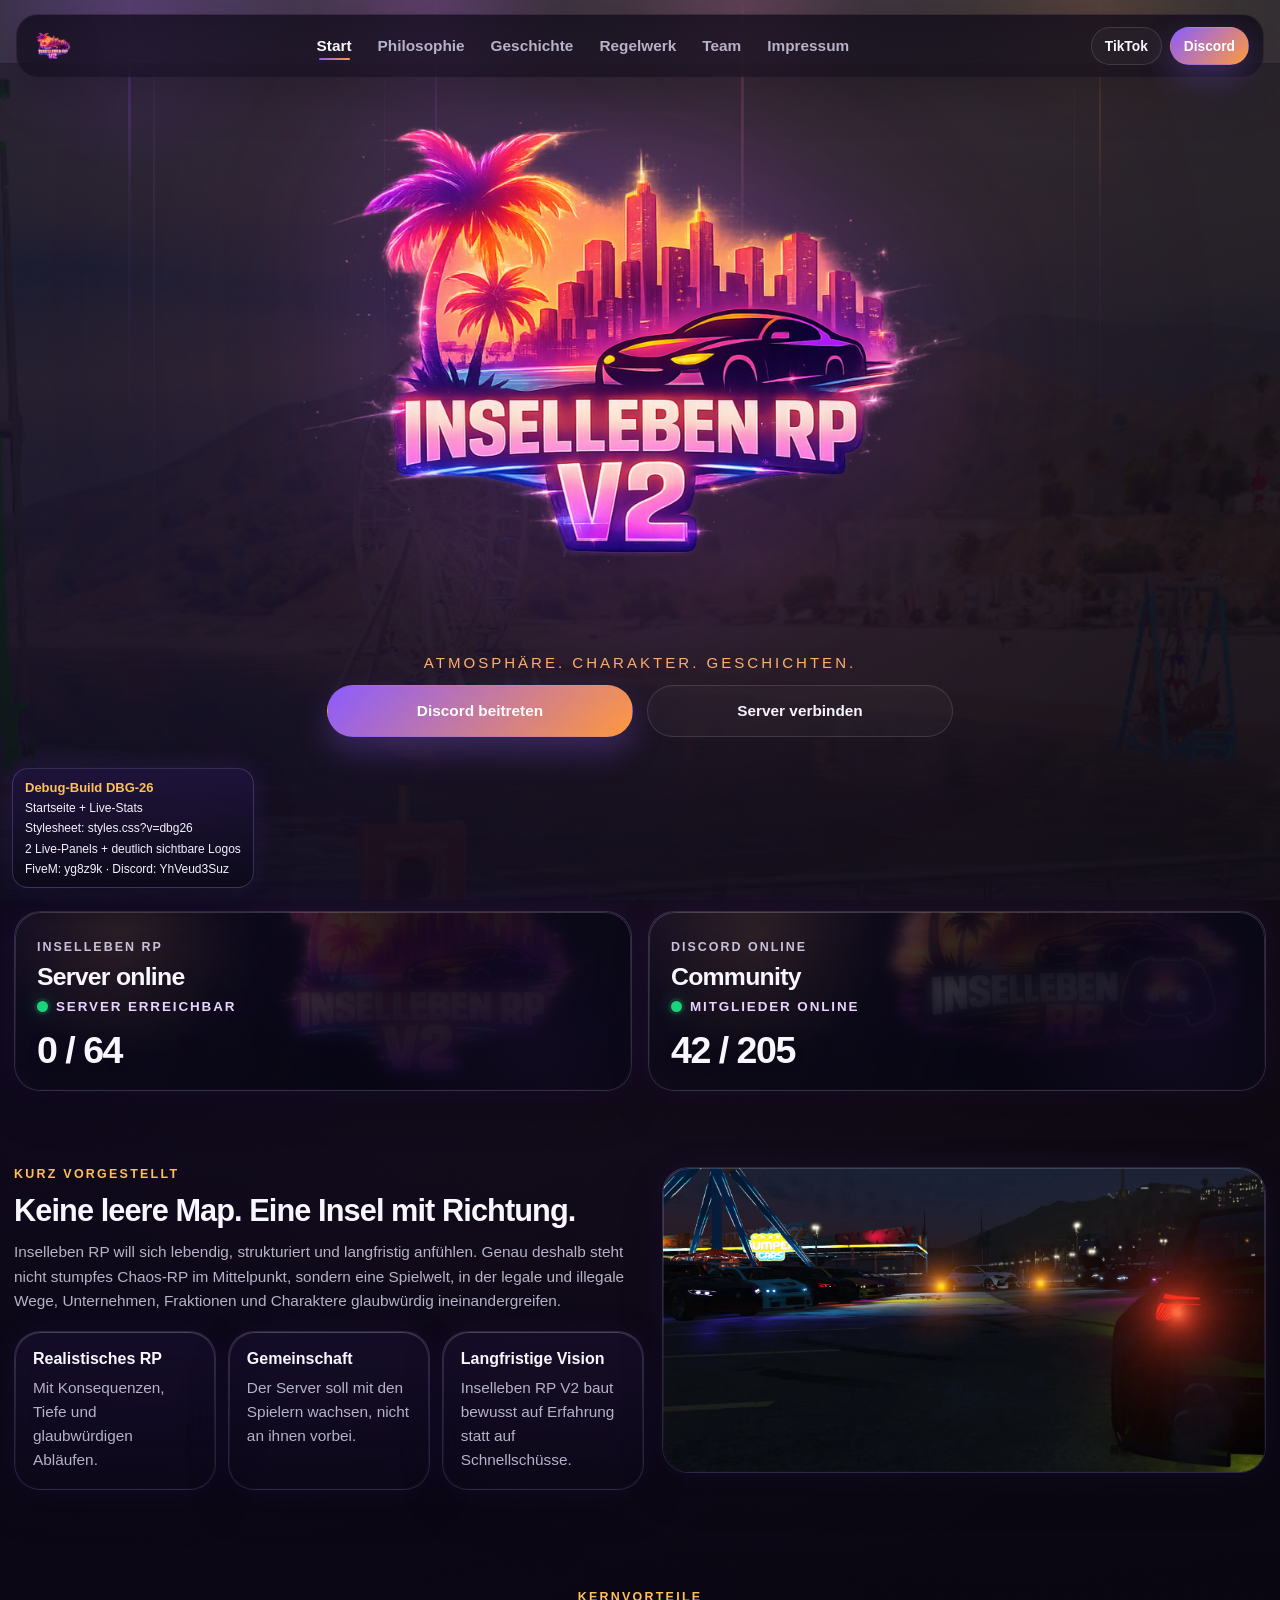
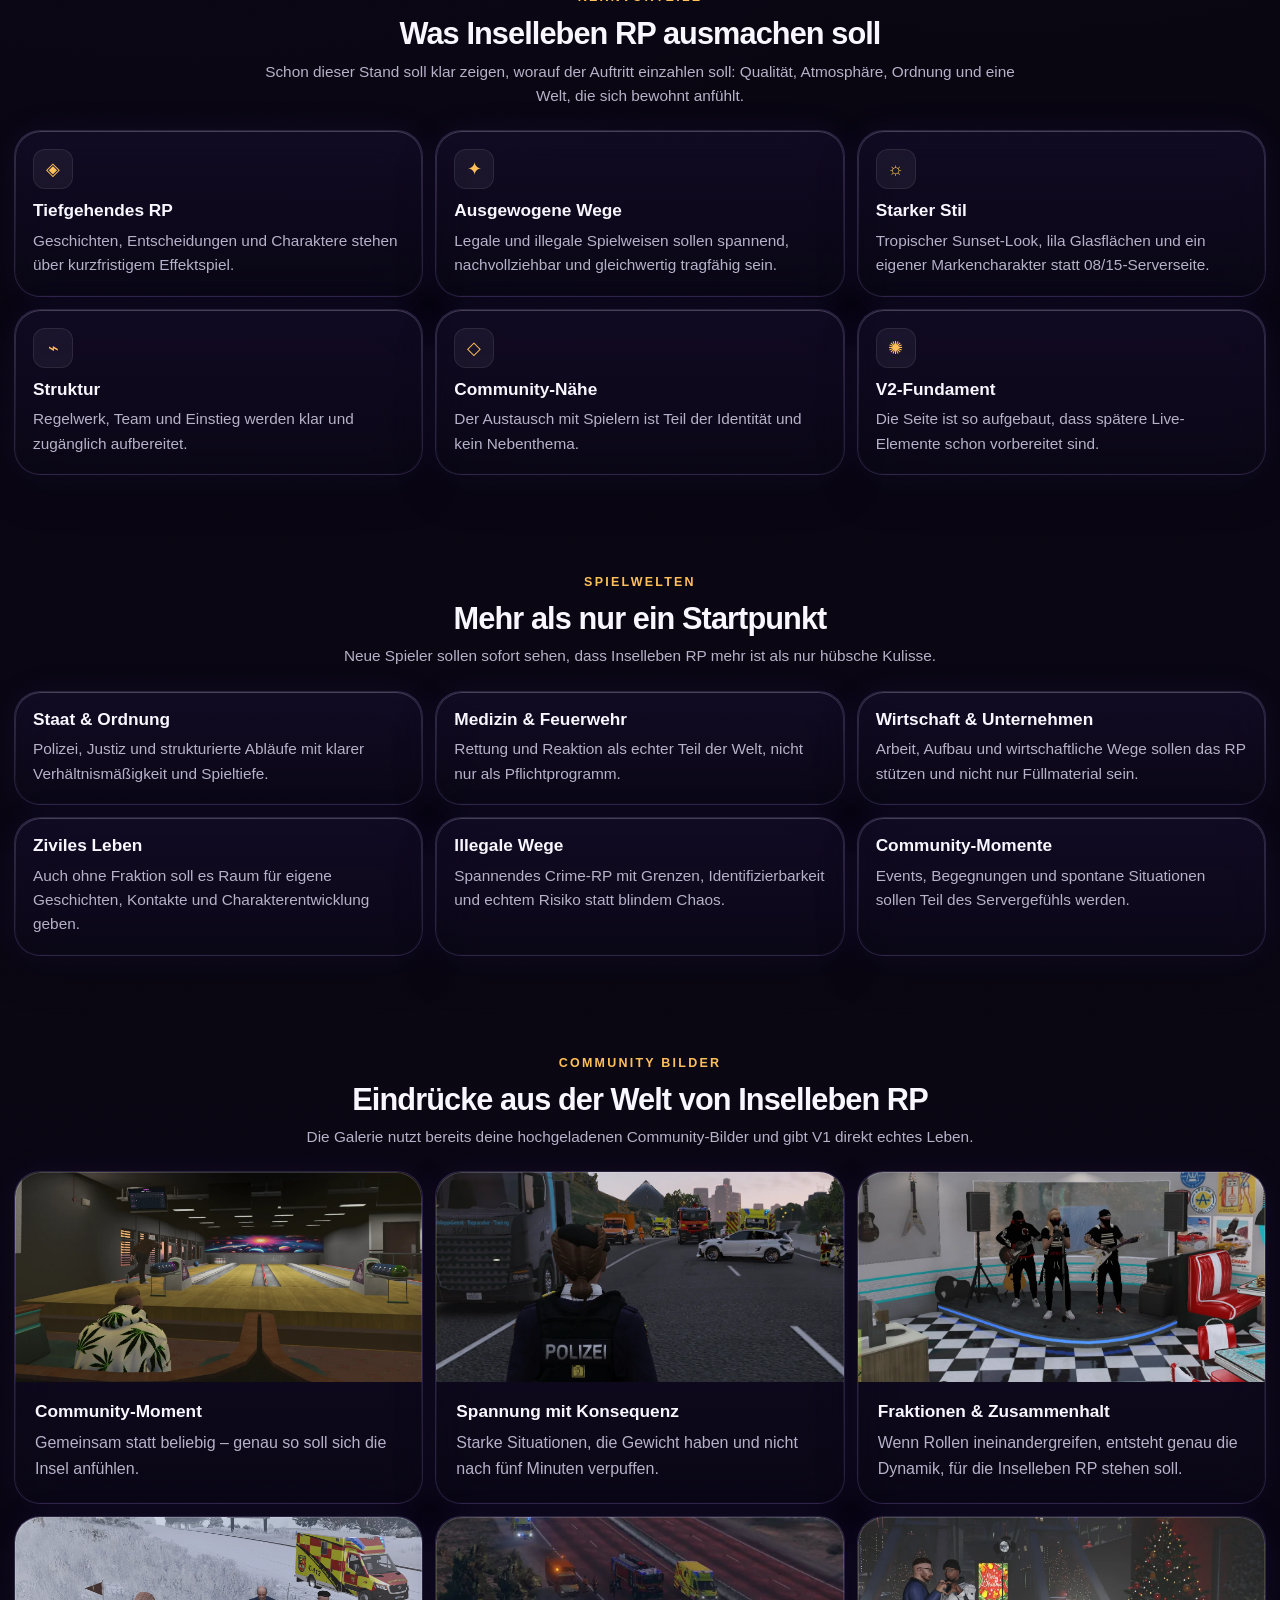
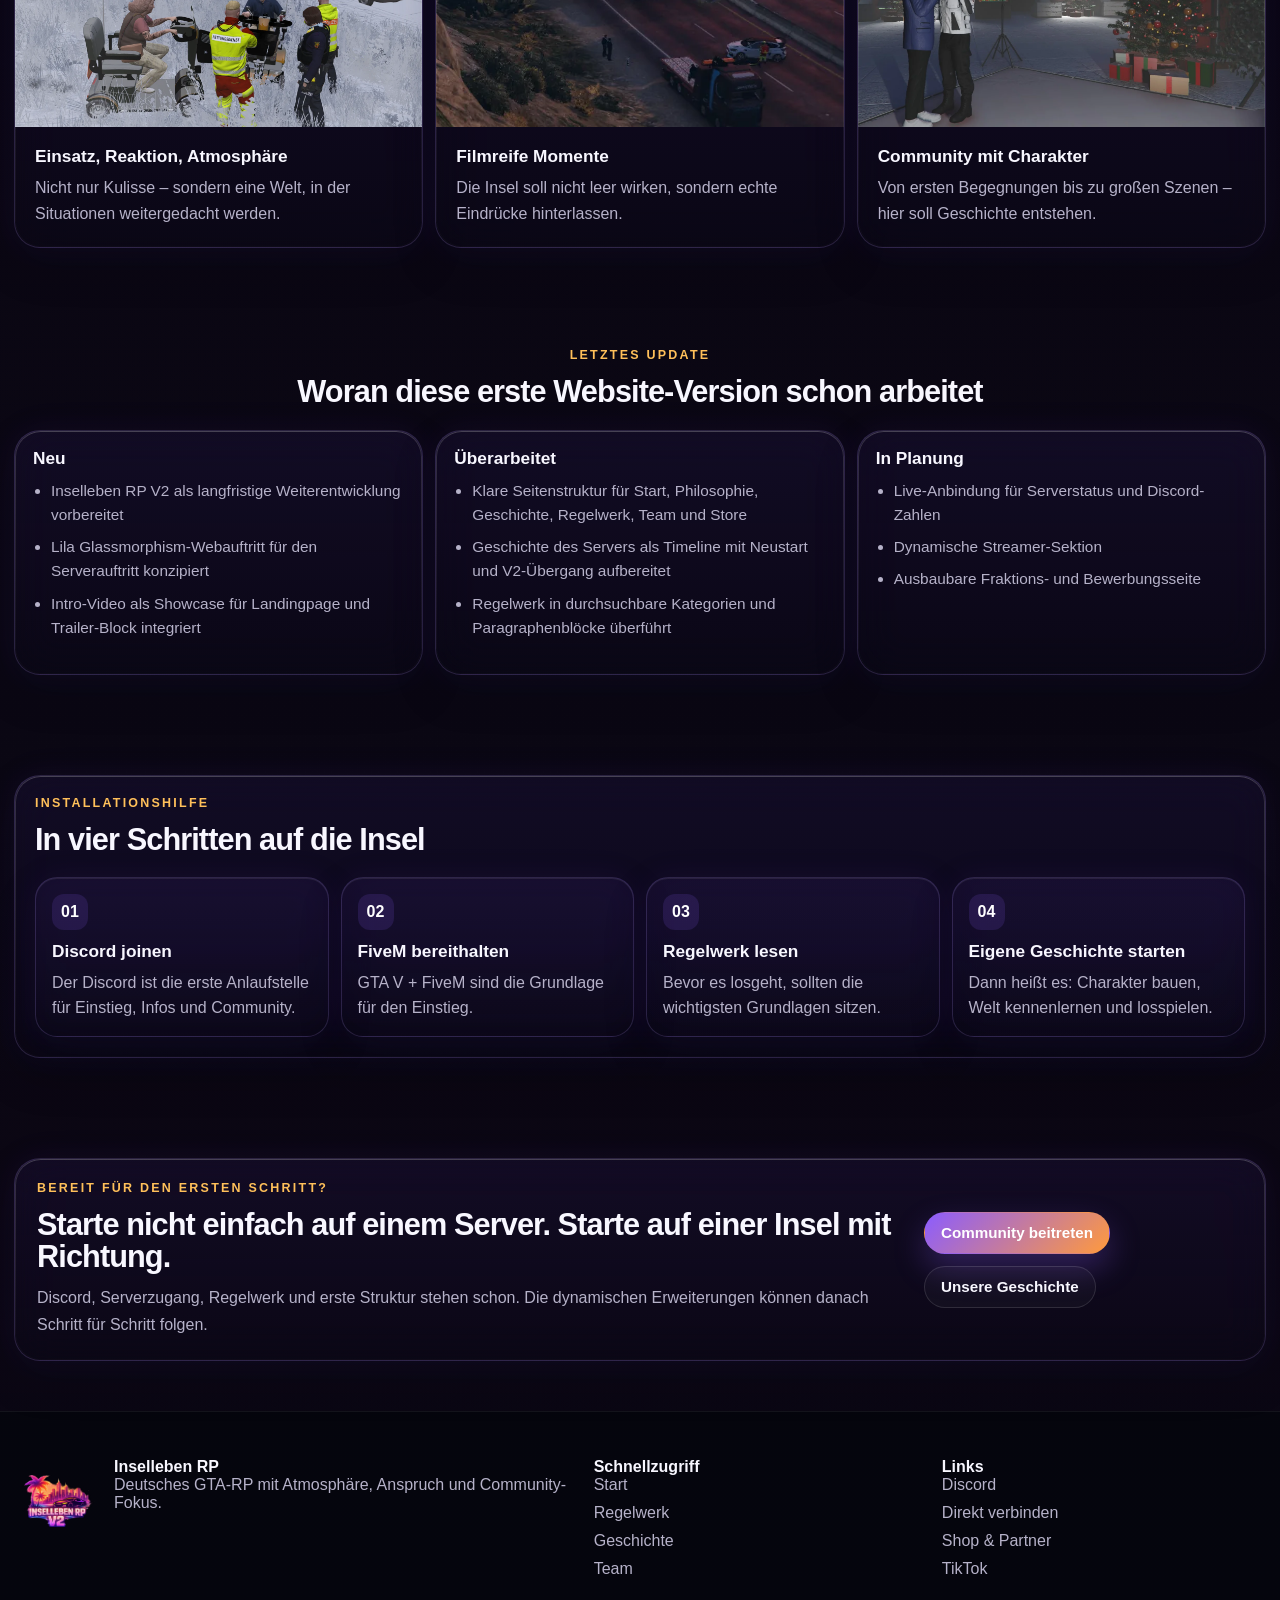
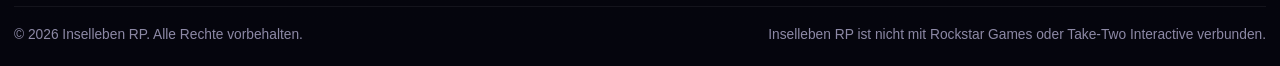
==== index.html @ b7d0c74d "Add files via upload" ====
<!doctype html>
<html lang="de">
<head>
  <meta charset="utf-8">
  <meta name="viewport" content="width=device-width, initial-scale=1">
  <title>Start – Inselleben RP – Inselleben RP</title>
  <meta name="description" content="Inselleben RP – deutscher GTA-RP-FiveM-Server mit Fokus auf tiefgehendes, realistisches und gemeinschaftliches Roleplay.">
  <link rel="stylesheet" href="assets/css/styles.css?v=dbg26">
  
</head>
<body class="page-home" data-page="Start">
  <div class="site-shell">
    <header class="site-header">
      <div class="container header-inner">
        <a href="index.html" class="brand">
          <img src="assets/media/logo-v4-cropped.png?v=dbg03" alt="Inselleben RP Logo">
          
        </a>

        <button class="mobile-menu-toggle" type="button" aria-label="Menü öffnen">
          <span></span><span></span><span></span>
        </button>

        <nav class="site-nav">
          <a href="index.html" data-page="index.html" class="nav-link is-active">Start</a>
<a href="philosophie.html" data-page="philosophie.html" class="nav-link">Philosophie</a>
<a href="geschichte.html" data-page="geschichte.html" class="nav-link">Geschichte</a>
<a href="regelwerk.html" data-page="regelwerk.html" class="nav-link">Regelwerk</a>
<a href="team.html" data-page="team.html" class="nav-link">Team</a>
<a href="impressum.html" data-page="impressum.html" class="nav-link">Impressum</a>
        </nav>

        <div class="header-actions">
          <a class="button button-secondary compact" href="https://www.tiktok.com/@insellebenrpv2" target="_blank" rel="noreferrer">TikTok</a>
          <a class="button button-primary compact" href="https://discord.gg/YhVeud3Suz" target="_blank" rel="noreferrer">Discord</a>
        </div>
      </div>
    </header>

    <main class="page-hero page-hero-bg-home.webp" style="--hero-image: url('assets/media/bg-home-beach-violet.webp')">
      
<section class="hero-section hero-focus-section">
  <div class="container hero-focus-inner">
    <div class="hero-logo-shell" aria-label="Inselleben RP Hero Logo">
      <img class="hero-logo hero-logo-main" src="assets/media/logo-hero-live-v7.png" alt="Inselleben RP V2 Logo">
    </div>
    <p class="hero-tagline hero-tagline-main">Atmosphäre. Charakter. Geschichten.</p>
    <div class="hero-buttons hero-buttons-centered">
      <a class="button button-primary hero-main-button" href="https://discord.gg/YhVeud3Suz" target="_blank" rel="noreferrer">Discord beitreten</a>
      <a class="button button-secondary hero-main-button" href="https://cfx.re/join/yg8z9k" target="_blank" rel="noreferrer">Server verbinden</a>
    </div>
  </div>
</section>


<section class="dual-live-section">
  <div class="container dual-live-grid">
    <article class="dual-live-card glass-card" data-live-card="server" aria-live="polite">
      <img class="dual-live-bg dual-live-bg-server" src="assets/media/logo-hero-live-v7.png" alt="Inselleben RP Hintergrundlogo">
      <div class="dual-live-overlay"></div>
      <div class="dual-live-content">
        <span class="dual-live-label">Inselleben RP</span>
        <strong class="dual-live-title">Server online</strong>
        <div class="dual-live-meta"><span class="status-dot is-live"></span><span class="dual-live-status">Server erreichbar</span></div>
        <div class="dual-live-count" data-live-server-count>0 / 64</div>
      </div>
    </article>

    <article class="dual-live-card glass-card" data-live-card="discord" aria-live="polite">
      <img class="dual-live-bg dual-live-bg-discord" src="assets/media/discord-panel-bg-dbg24.png" alt="Inselleben Discord Hintergrund">
      <div class="dual-live-overlay"></div>
      <div class="dual-live-content">
        <span class="dual-live-label">Discord online</span>
        <strong class="dual-live-title">Community</strong>
        <div class="dual-live-meta"><span class="status-dot is-live"></span><span class="dual-live-status">Mitglieder online</span></div>
        <div class="dual-live-count" data-live-discord-count>0 / 205</div>
      </div>
    </article>
  </div>
</section>

<section class="content-section">
  <div class="container split-section">
    <div class="section-copy">
      <div class="eyebrow">Kurz vorgestellt</div>
      <h2>Keine leere Map. Eine Insel mit Richtung.</h2>
      <p>Inselleben RP will sich lebendig, strukturiert und langfristig anfühlen. Genau deshalb steht nicht stumpfes Chaos-RP im Mittelpunkt, sondern eine Spielwelt, in der legale und illegale Wege, Unternehmen, Fraktionen und Charaktere glaubwürdig ineinandergreifen.</p>
      <div class="bullet-grid">
        <div class="bullet-card glass-card"><strong>Realistisches RP</strong><span>Mit Konsequenzen, Tiefe und glaubwürdigen Abläufen.</span></div>
        <div class="bullet-card glass-card"><strong>Gemeinschaft</strong><span>Der Server soll mit den Spielern wachsen, nicht an ihnen vorbei.</span></div>
        <div class="bullet-card glass-card"><strong>Langfristige Vision</strong><span>Inselleben RP V2 baut bewusst auf Erfahrung statt auf Schnellschüsse.</span></div>
      </div>
    </div>
    <div class="section-visual glass-card image-card">
      <img src="assets/media/bg-history.webp" alt="Inselleben RP Szene">
    </div>
  </div>
</section>

<section class="content-section">
  <div class="container">
    <div class="section-heading centered">
      <div class="eyebrow">Kernvorteile</div>
      <h2>Was Inselleben RP ausmachen soll</h2>
      <p>Schon dieser Stand soll klar zeigen, worauf der Auftritt einzahlen soll: Qualität, Atmosphäre, Ordnung und eine Welt, die sich bewohnt anfühlt.</p>
    </div>
    <div class="feature-grid">
      <article class="feature-card glass-card"><span class="feature-icon">◈</span><h3>Tiefgehendes RP</h3><p>Geschichten, Entscheidungen und Charaktere stehen über kurzfristigem Effektspiel.</p></article>
      <article class="feature-card glass-card"><span class="feature-icon">✦</span><h3>Ausgewogene Wege</h3><p>Legale und illegale Spielweisen sollen spannend, nachvollziehbar und gleichwertig tragfähig sein.</p></article>
      <article class="feature-card glass-card"><span class="feature-icon">☼</span><h3>Starker Stil</h3><p>Tropischer Sunset-Look, lila Glasflächen und ein eigener Markencharakter statt 08/15-Serverseite.</p></article>
      <article class="feature-card glass-card"><span class="feature-icon">⌁</span><h3>Struktur</h3><p>Regelwerk, Team und Einstieg werden klar und zugänglich aufbereitet.</p></article>
      <article class="feature-card glass-card"><span class="feature-icon">◇</span><h3>Community-Nähe</h3><p>Der Austausch mit Spielern ist Teil der Identität und kein Nebenthema.</p></article>
      <article class="feature-card glass-card"><span class="feature-icon">✺</span><h3>V2-Fundament</h3><p>Die Seite ist so aufgebaut, dass spätere Live-Elemente schon vorbereitet sind.</p></article>
    </div>
  </div>
</section>

<section class="content-section">
  <div class="container">
    <div class="section-heading centered">
      <div class="eyebrow">Spielwelten</div>
      <h2>Mehr als nur ein Startpunkt</h2>
      <p>Neue Spieler sollen sofort sehen, dass Inselleben RP mehr ist als nur hübsche Kulisse.</p>
    </div>
    <div class="world-grid">
      <article class="world-card glass-card"><h3>Staat & Ordnung</h3><p>Polizei, Justiz und strukturierte Abläufe mit klarer Verhältnismäßigkeit und Spieltiefe.</p></article>
      <article class="world-card glass-card"><h3>Medizin & Feuerwehr</h3><p>Rettung und Reaktion als echter Teil der Welt, nicht nur als Pflichtprogramm.</p></article>
      <article class="world-card glass-card"><h3>Wirtschaft & Unternehmen</h3><p>Arbeit, Aufbau und wirtschaftliche Wege sollen das RP stützen und nicht nur Füllmaterial sein.</p></article>
      <article class="world-card glass-card"><h3>Ziviles Leben</h3><p>Auch ohne Fraktion soll es Raum für eigene Geschichten, Kontakte und Charakterentwicklung geben.</p></article>
      <article class="world-card glass-card"><h3>Illegale Wege</h3><p>Spannendes Crime-RP mit Grenzen, Identifizierbarkeit und echtem Risiko statt blindem Chaos.</p></article>
      <article class="world-card glass-card"><h3>Community-Momente</h3><p>Events, Begegnungen und spontane Situationen sollen Teil des Servergefühls werden.</p></article>
    </div>
  </div>
</section>

<section class="content-section">
  <div class="container">
    <div class="section-heading centered">
      <div class="eyebrow">Community Bilder</div>
      <h2>Eindrücke aus der Welt von Inselleben RP</h2>
      <p>Die Galerie nutzt bereits deine hochgeladenen Community-Bilder und gibt V1 direkt echtes Leben.</p>
    </div>
    <div class="gallery-grid">
      <article class="gallery-card glass-card"><img src="assets/media/gallery-1.webp" alt="Community-Moment"><div class="gallery-copy"><h3>Community-Moment</h3><p>Gemeinsam statt beliebig – genau so soll sich die Insel anfühlen.</p></div></article><article class="gallery-card glass-card"><img src="assets/media/gallery-2.webp" alt="Spannung mit Konsequenz"><div class="gallery-copy"><h3>Spannung mit Konsequenz</h3><p>Starke Situationen, die Gewicht haben und nicht nach fünf Minuten verpuffen.</p></div></article><article class="gallery-card glass-card"><img src="assets/media/gallery-3.webp" alt="Fraktionen & Zusammenhalt"><div class="gallery-copy"><h3>Fraktionen & Zusammenhalt</h3><p>Wenn Rollen ineinandergreifen, entsteht genau die Dynamik, für die Inselleben RP stehen soll.</p></div></article><article class="gallery-card glass-card"><img src="assets/media/gallery-4.webp" alt="Einsatz, Reaktion, Atmosphäre"><div class="gallery-copy"><h3>Einsatz, Reaktion, Atmosphäre</h3><p>Nicht nur Kulisse – sondern eine Welt, in der Situationen weitergedacht werden.</p></div></article><article class="gallery-card glass-card"><img src="assets/media/gallery-5.webp" alt="Filmreife Momente"><div class="gallery-copy"><h3>Filmreife Momente</h3><p>Die Insel soll nicht leer wirken, sondern echte Eindrücke hinterlassen.</p></div></article><article class="gallery-card glass-card"><img src="assets/media/gallery-6.webp" alt="Community mit Charakter"><div class="gallery-copy"><h3>Community mit Charakter</h3><p>Von ersten Begegnungen bis zu großen Szenen – hier soll Geschichte entstehen.</p></div></article>
    </div>
  </div>
</section>

<section class="content-section">
  <div class="container">
    <div class="section-heading centered">
      <div class="eyebrow">Letztes Update</div>
      <h2>Woran diese erste Website-Version schon arbeitet</h2>
    </div>
    <div class="update-grid">
      <article class="update-card glass-card"><h3>Neu</h3><ul><li>Inselleben RP V2 als langfristige Weiterentwicklung vorbereitet</li><li>Lila Glassmorphism-Webauftritt für den Serverauftritt konzipiert</li><li>Intro-Video als Showcase für Landingpage und Trailer-Block integriert</li></ul></article><article class="update-card glass-card"><h3>Überarbeitet</h3><ul><li>Klare Seitenstruktur für Start, Philosophie, Geschichte, Regelwerk, Team und Store</li><li>Geschichte des Servers als Timeline mit Neustart und V2-Übergang aufbereitet</li><li>Regelwerk in durchsuchbare Kategorien und Paragraphenblöcke überführt</li></ul></article><article class="update-card glass-card"><h3>In Planung</h3><ul><li>Live-Anbindung für Serverstatus und Discord-Zahlen</li><li>Dynamische Streamer-Sektion</li><li>Ausbaubare Fraktions- und Bewerbungsseite</li></ul></article>
    </div>
  </div>
</section>

<section class="content-section">
  <div class="container steps-panel glass-card glow-card">
    <div class="section-heading">
      <div class="eyebrow">Installationshilfe</div>
      <h2>In vier Schritten auf die Insel</h2>
    </div>
    <div class="steps-grid">
      <article><span>01</span><h3>Discord joinen</h3><p>Der Discord ist die erste Anlaufstelle für Einstieg, Infos und Community.</p></article>
      <article><span>02</span><h3>FiveM bereithalten</h3><p>GTA V + FiveM sind die Grundlage für den Einstieg.</p></article>
      <article><span>03</span><h3>Regelwerk lesen</h3><p>Bevor es losgeht, sollten die wichtigsten Grundlagen sitzen.</p></article>
      <article><span>04</span><h3>Eigene Geschichte starten</h3><p>Dann heißt es: Charakter bauen, Welt kennenlernen und losspielen.</p></article>
    </div>
  </div>
</section>

<section class="content-section">
  <div class="container cta-panel glass-card glow-card">
    <div>
      <div class="eyebrow">Bereit für den ersten Schritt?</div>
      <h2>Starte nicht einfach auf einem Server. Starte auf einer Insel mit Richtung.</h2>
      <p>Discord, Serverzugang, Regelwerk und erste Struktur stehen schon. Die dynamischen Erweiterungen können danach Schritt für Schritt folgen.</p>
    </div>
    <div class="cta-actions">
      <a class="button button-primary" href="https://discord.gg/YhVeud3Suz" target="_blank" rel="noreferrer">Community beitreten</a>
      <a class="button button-secondary" href="geschichte.html">Unsere Geschichte</a>
    </div>
  </div>
</section>

    </main>

    <footer class="site-footer">
      <div class="container footer-grid">
        <div>
          <div class="footer-brand">
            <img src="assets/media/logo-v4-cropped.png" alt="Inselleben RP">
            <div>
              <strong>Inselleben RP</strong>
              <p>Deutsches GTA-RP mit Atmosphäre, Anspruch und Community-Fokus.</p>
            </div>
          </div>
        </div>
        <div>
          <h4>Schnellzugriff</h4>
          <ul class="footer-links">
            <li><a href="index.html">Start</a></li>
            <li><a href="regelwerk.html">Regelwerk</a></li>
            <li><a href="geschichte.html">Geschichte</a></li>
            <li><a href="team.html">Team</a></li>
          </ul>
        </div>
        <div>
          <h4>Links</h4>
          <ul class="footer-links">
            <li><a href="https://discord.gg/YhVeud3Suz" target="_blank" rel="noreferrer">Discord</a></li>
            <li><a href="cfx.re/join/yg8z9k" target="_blank" rel="noreferrer">Direkt verbinden</a></li>
            <li><a href="https://hammermodding.pages.dev/" target="_blank" rel="noreferrer">Shop & Partner</a></li>
            <li><a href="https://www.tiktok.com/@insellebenrpv2" target="_blank" rel="noreferrer">TikTok</a></li>
          </ul>
        </div>
      </div>
      <div class="container footer-bottom">
        <p>© 2026 Inselleben RP. Alle Rechte vorbehalten.</p>
        <p>Inselleben RP ist nicht mit Rockstar Games oder Take-Two Interactive verbunden.</p>
      </div>
    </footer>
  </div>
  <script src="assets/js/site.js?v=dbg25"></script>
</body>
</html>
---- assets/css/styles.css ----
:root{
  --bg:#080a14;
  --bg-soft:#0e1220;
  --panel:rgba(19,24,42,.62);
  --panel-strong:rgba(26,22,48,.72);
  --line:rgba(255,255,255,.08);
  --line-strong:rgba(255,255,255,.14);
  --text:#f8f7ff;
  --text-soft:#e7e5f2;
  --muted:#b6b2c9;
  --subtle:#8d89a6;
  --violet:#8b5cff;
  --violet-soft:#a77bff;
  --pink:#d45bff;
  --rose:#ff6fb3;
  --orange:#ff9a3d;
  --gold:#ffc05a;
  --cyan:#39d5ff;
  --green:#24d47a;
  --shadow:0 22px 70px rgba(0,0,0,.35);
  --radius-xl:26px;
  --radius-lg:18px;
  --radius-md:14px;
  --container:1360px;
  --transition:220ms ease;
}

*{box-sizing:border-box}
html{scroll-behavior:smooth}
body{
  margin:0;
  font-family:Inter,Segoe UI,Arial,sans-serif;
  color:var(--text);
  background:
    radial-gradient(circle at top left, rgba(139,92,255,.12), transparent 28%),
    radial-gradient(circle at top right, rgba(255,154,61,.10), transparent 32%),
    linear-gradient(180deg, #06070f 0%, #0a0d18 55%, #070910 100%);
  min-height:100vh;
  overflow-x:hidden;
}
body::before{
  content:"";
  position:fixed;
  inset:0;
  background:
    linear-gradient(180deg, rgba(7,9,16,.42), rgba(7,9,16,.82)),
    var(--global-page-image, url("../media/bg-default.webp")) center/cover no-repeat;
  opacity:.26;
  z-index:-2;
}
body::after{
  content:"";
  position:fixed;
  inset:0;
  pointer-events:none;
  z-index:-1;
  opacity:.72;
  mix-blend-mode:screen;
  background:
    radial-gradient(circle at 9% -2%, rgba(57,213,255,.18), transparent 13%),
    radial-gradient(circle at 28% -3%, rgba(82,168,255,.16), transparent 12%),
    radial-gradient(circle at 56% -2%, rgba(57,213,255,.14), transparent 13%),
    radial-gradient(circle at 82% -3%, rgba(82,168,255,.16), transparent 12%),
    linear-gradient(180deg, rgba(70,174,255,.0) 0%, rgba(70,174,255,.38) 12%, rgba(70,174,255,.06) 36%, rgba(70,174,255,0) 64%) 9% -8%/2px 118% no-repeat,
    linear-gradient(180deg, rgba(70,174,255,.0) 0%, rgba(70,174,255,.32) 10%, rgba(70,174,255,.05) 34%, rgba(70,174,255,0) 62%) 28% -16%/1px 122% no-repeat,
    linear-gradient(180deg, rgba(70,174,255,.0) 0%, rgba(70,174,255,.40) 13%, rgba(70,174,255,.08) 38%, rgba(70,174,255,0) 68%) 56% -12%/2px 120% no-repeat,
    linear-gradient(180deg, rgba(70,174,255,.0) 0%, rgba(70,174,255,.34) 12%, rgba(70,174,255,.05) 36%, rgba(70,174,255,0) 64%) 82% -4%/1px 120% no-repeat;
  filter:drop-shadow(0 0 18px rgba(57,213,255,.22));
  animation:lightningPulse 8s ease-in-out infinite;
}


@keyframes lightningPulse{
  0%,100%{opacity:.32;transform:translateY(0);}
  10%{opacity:.72;transform:translateY(4px);}
  13%{opacity:.54;transform:translateY(0);}
  28%{opacity:.58;transform:translateY(8px);}
  31%{opacity:.3;transform:translateY(0);}
  52%{opacity:.76;transform:translateY(6px);}
  56%{opacity:.34;transform:translateY(0);}
  78%{opacity:.62;transform:translateY(10px);}
}

img{max-width:100%;display:block}
a{color:inherit;text-decoration:none}
button,input{font:inherit}

.container{width:min(calc(100% - 28px), var(--container));margin:0 auto}
.narrow{width:min(calc(100% - 32px), 820px)}
.site-shell{position:relative}

.site-header{
  position:sticky;
  top:0;
  z-index:40;
  backdrop-filter:blur(18px);
  background:rgba(8,10,20,.64);
  border-bottom:1px solid rgba(255,255,255,.06);
}
.header-inner{
  display:flex;
  align-items:center;
  justify-content:space-between;
  gap:14px;
  min-height:72px;
}
.brand{
  display:flex;
  align-items:center;
  gap:12px;
  min-width:0;
}
.brand img{
  width:auto;
  height:48px;
  object-fit:contain;
  filter:drop-shadow(0 8px 18px rgba(0,0,0,.30));
}
.brand span{
  font-weight:800;
  letter-spacing:.02em;
  white-space:nowrap;
}
.site-nav{
  display:flex;
  align-items:center;
  gap:8px;
  flex-wrap:wrap;
  justify-content:center;
}
.nav-link{
  padding:10px 12px;
  border-radius:999px;
  color:var(--muted);
  transition:color var(--transition), background var(--transition), transform var(--transition);
  position:relative;
}
.nav-link:hover,.nav-link.is-active{
  color:var(--text);
  background:rgba(255,255,255,.04);
}
.nav-link.is-active::after{
  content:"";
  position:absolute;
  left:14px;right:14px;bottom:6px;height:2px;
  border-radius:999px;
  background:linear-gradient(90deg,var(--violet),var(--orange));
}
.header-actions{
  display:flex;align-items:center;gap:10px;flex-shrink:0;
}

.mobile-menu-toggle{
  display:none;
  width:48px;height:48px;border:1px solid var(--line);border-radius:14px;
  background:rgba(255,255,255,.03);color:white;
}
.mobile-menu-toggle span{display:block;width:18px;height:2px;background:#fff;margin:5px auto;border-radius:999px}

.button{
  display:inline-flex;align-items:center;justify-content:center;
  min-height:46px;padding:0 18px;border-radius:999px;
  transition:transform var(--transition), box-shadow var(--transition), border-color var(--transition), background var(--transition);
  border:1px solid transparent;font-weight:700;
}
.button:hover{transform:translateY(-2px)}
.button.compact{min-height:40px;padding:0 14px;font-size:.9rem}
.button-primary{
  color:#fff;
  background:linear-gradient(135deg,var(--violet),var(--orange));
  box-shadow:0 14px 32px rgba(139,92,255,.28);
}
.button-primary:hover{box-shadow:0 18px 44px rgba(139,92,255,.36)}
.button-secondary{
  color:var(--text);
  background:rgba(255,255,255,.03);
  border-color:rgba(255,255,255,.12);
}
.button-ghost{
  color:var(--muted);
  background:transparent;
  border-color:transparent;
}

.page-hero{
  padding:20px 0 78px;
  background:
    linear-gradient(180deg, rgba(8,10,20,.42), rgba(8,10,20,.9)),
    var(--hero-image) center/cover no-repeat;
}

.hero-section{padding-top:24px}
.hero-grid{
  display:grid;
  grid-template-columns:1.06fr .94fr;
  gap:18px;
  align-items:stretch;
}
.glass-card{
  position:relative;
  background:linear-gradient(180deg, rgba(24,28,49,.66), rgba(18,20,37,.72));
  border:1px solid var(--line);
  border-radius:var(--radius-xl);
  box-shadow:var(--shadow);
  backdrop-filter:blur(20px);
}
.glass-card::before{
  content:"";
  position:absolute;inset:0;border-radius:inherit;padding:1px;
  background:linear-gradient(180deg, rgba(255,255,255,.08), rgba(255,255,255,0));
  -webkit-mask:linear-gradient(#000 0 0) content-box, linear-gradient(#000 0 0);
  -webkit-mask-composite:xor;mask-composite:exclude;
  pointer-events:none;
}
.glow-card{
  box-shadow:var(--shadow), 0 0 0 1px rgba(139,92,255,.08), 0 0 60px rgba(139,92,255,.15);
}

.hero-copy,.hero-media,.inner-hero,.notice-panel,.milestone-panel,.steps-panel,.cta-panel,.rules-toolbar,.rules-aside,.store-placeholder,.legal-card{
  padding:20px;
}
.hero-logo{
  width:144px;
  margin-bottom:18px;
  filter:drop-shadow(0 16px 32px rgba(0,0,0,.34));
}
.eyebrow{
  color:var(--gold);
  text-transform:uppercase;
  letter-spacing:.18em;
  font-size:.78rem;
  font-weight:700;
  margin-bottom:14px;
}
h1,h2,h3,h4,p{margin:0}
h1{
  font-size:clamp(2.2rem, 4vw, 3.95rem);
  line-height:.98;
  letter-spacing:-.03em;
  max-width:10.2ch;
  margin-bottom:18px;
}
.inner-hero h1{max-width:none}
h2{
  font-size:clamp(1.9rem, 3.4vw, 3rem);
  line-height:1.02;
  letter-spacing:-.03em;
  margin-bottom:12px;
}
h3{
  font-size:1.24rem;
  line-height:1.15;
  margin-bottom:10px;
}
.lead{
  font-size:1rem;
  line-height:1.62;
  color:var(--text-soft);
}
.hero-buttons{
  display:flex;gap:12px;flex-wrap:wrap;
  margin-top:20px;
}
.hero-pill-row{
  display:flex;gap:10px;flex-wrap:wrap;margin-top:18px
}
.mini-pill{
  padding:8px 12px;border-radius:999px;
  background:rgba(255,255,255,.05);
  border:1px solid rgba(255,255,255,.08);
  color:var(--muted);font-size:.86rem
}

.hero-media{
  display:flex;flex-direction:column;gap:14px;justify-content:center
}
.video-frame{
  border-radius:22px;overflow:hidden;background:#06070f;border:1px solid rgba(255,255,255,.06);
  aspect-ratio:9/16;max-height:450px;
}
.video-frame video{width:100%;height:100%;object-fit:cover}
.video-copy p{color:var(--muted);line-height:1.68}

.stats-section{
  margin-top:-38px;
  position:relative;
  z-index:2;
}
.stats-grid{
  display:grid;grid-template-columns:repeat(4,1fr);gap:12px
}
.stat-card{padding:18px}
.stat-label{
  display:block;color:var(--subtle);text-transform:uppercase;letter-spacing:.14em;font-size:.75rem;margin-bottom:12px
}
.stat-card strong{display:block;font-size:1.08rem;margin-bottom:10px}
.stat-card p{color:var(--muted);line-height:1.55}

.content-section{padding:64px 0}
.split-section{
  display:grid;grid-template-columns:1fr .96fr;gap:20px;align-items:center
}
.section-copy p{
  color:var(--muted);
  line-height:1.8;
  margin-top:14px;
}
.bullet-grid{
  display:grid;grid-template-columns:repeat(3,1fr);gap:14px;margin-top:18px
}
.bullet-card{padding:20px}
.bullet-card strong{display:block;margin-bottom:8px}
.bullet-card span{color:var(--muted);line-height:1.55;font-size:.96rem}
.image-card{overflow:hidden;padding:0}
.image-card img{width:100%;height:100%;object-fit:cover;min-height:340px}

.section-heading{margin-bottom:22px}
.section-heading.centered{text-align:center}
.section-heading.centered p{
  width:min(100%,780px);margin:0 auto;color:var(--muted);line-height:1.75
}
.feature-grid,.world-grid,.update-grid,.team-grid,.legal-grid,.value-grid{
  display:grid;gap:12px
}
.feature-grid,.world-grid{grid-template-columns:repeat(3,1fr)}
.value-grid{grid-template-columns:repeat(3,1fr)}
.update-grid{grid-template-columns:repeat(3,1fr)}
.team-grid{grid-template-columns:repeat(3,1fr)}
.legal-grid{grid-template-columns:repeat(2,1fr)}
.feature-card,.world-card,.update-card,.team-card,.value-card{padding:20px}
.feature-icon,.value-card span{
  display:inline-grid;place-items:center;
  width:40px;height:40px;border-radius:12px;margin-bottom:12px;
  background:rgba(255,255,255,.05);border:1px solid rgba(255,255,255,.08);
  font-size:1.15rem;color:var(--gold);
}
.feature-card p,.world-card p,.update-card ul,.value-card p,.team-card p,.legal-card p{
  color:var(--muted);line-height:1.65
}
.world-card h3,.feature-card h3,.value-card h3{margin-bottom:10px}
.update-card ul{padding-left:18px;margin-top:10px}
.update-card li+li{margin-top:8px}

.gallery-grid{
  display:grid;grid-template-columns:repeat(3,1fr);gap:16px
}
.gallery-card{overflow:hidden;padding:0}
.gallery-card img{width:100%;height:220px;object-fit:cover}
.gallery-copy{padding:20px}
.gallery-copy p{color:var(--muted);line-height:1.65}

.steps-panel{padding:32px}
.steps-grid{
  display:grid;grid-template-columns:repeat(4,1fr);gap:14px;margin-top:18px
}
.steps-grid article{
  padding:20px;border-radius:22px;background:rgba(255,255,255,.03);border:1px solid rgba(255,255,255,.06)
}
.steps-grid span{
  display:inline-flex;align-items:center;justify-content:center;
  width:42px;height:42px;border-radius:14px;background:rgba(139,92,255,.14);color:#fff;font-weight:800;margin-bottom:12px
}
.steps-grid p{color:var(--muted);line-height:1.58}

.cta-panel{
  display:flex;align-items:center;justify-content:space-between;gap:18px;padding:26px
}
.cta-panel p{color:var(--muted);line-height:1.7;margin-top:12px}
.cta-actions{display:flex;gap:12px;flex-wrap:wrap}

.inner-hero{
  text-align:center;
  margin:28px auto 0;
  padding:30px 24px;
}
.inner-hero .lead{max-width:760px;margin:0 auto}

.timeline-shell{
  position:relative;
  display:grid;
  gap:14px;
}
.timeline-line{
  position:absolute;
  left:50%;top:0;bottom:0;width:2px;transform:translateX(-50%);
  background:linear-gradient(180deg, rgba(255,192,90,.0), rgba(255,192,90,.9), rgba(139,92,255,.75), rgba(255,192,90,0));
  opacity:.6;
}
.timeline-item{
  width:min(48%, 560px);
  padding:20px;
}
.timeline-item:nth-child(odd){margin-left:auto}
.timeline-date{
  display:inline-flex;
  padding:8px 12px;border-radius:999px;
  background:rgba(255,154,61,.12);color:var(--gold);border:1px solid rgba(255,154,61,.26);margin-bottom:12px;
  text-transform:uppercase;letter-spacing:.14em;font-size:.76rem;font-weight:700
}
.timeline-item p{color:var(--muted);line-height:1.7}

.milestone-panel,.notice-panel{text-align:left}
.notice-panel h2,.milestone-panel h2{margin-bottom:14px}
.notice-panel p,.milestone-panel p{color:var(--muted);line-height:1.76}
.notice-panel p + p{margin-top:14px}

.rules-shell{display:grid;gap:18px}
.rules-toolbar{
  display:grid;grid-template-columns:1fr;gap:18px
}
.tab-list{display:flex;flex-wrap:wrap;gap:10px}
.tab-pill{
  border:1px solid rgba(255,255,255,.1);background:rgba(255,255,255,.03);color:var(--muted);
  padding:10px 14px;border-radius:999px;cursor:pointer;transition:all var(--transition);font-weight:600
}
.tab-pill.is-active,.tab-pill:hover{
  color:var(--text);background:rgba(139,92,255,.14);border-color:rgba(139,92,255,.28)
}
.rules-search input{
  width:100%;min-height:52px;border-radius:18px;border:1px solid rgba(255,255,255,.08);
  background:rgba(255,255,255,.04);color:var(--text);padding:0 18px;outline:none
}
.rules-layout{
  display:grid;grid-template-columns:300px 1fr;gap:14px;align-items:start
}
.rules-aside ul{margin:14px 0 0;padding-left:18px;color:var(--muted);line-height:1.7}
.rules-content{display:grid;gap:12px}
.rule-section{padding:0;overflow:hidden}
.rule-section-header{
  padding:20px;display:flex;align-items:center;justify-content:space-between;gap:14px;cursor:pointer
}
.rule-section-header h3{margin:0}
.rule-section-header p{color:var(--muted);line-height:1.6;max-width:75ch}
.rule-chevron{width:18px;height:18px;border-right:2px solid var(--muted);border-bottom:2px solid var(--muted);transform:rotate(45deg);transition:transform var(--transition)}
.rule-section.is-open .rule-chevron{transform:rotate(225deg)}
.rule-section-body{
  display:none;padding:0 20px 20px
}
.rule-section.is-open .rule-section-body{display:block}
.rule-list{display:grid;gap:12px}
.rule-item{
  padding:16px;border-radius:16px;background:rgba(255,255,255,.03);border:1px solid rgba(255,255,255,.06)
}
.rule-item strong{display:block;margin-bottom:8px}
.rule-item p{color:var(--muted);line-height:1.7}
.hidden{display:none!important}

.store-placeholder{
  min-height:320px;display:flex;flex-direction:column;justify-content:center;align-items:flex-start
}
.store-placeholder ul{margin:16px 0 0;padding-left:18px;color:var(--text-soft);line-height:1.8}

.team-avatar{
  width:60px;height:60px;border-radius:18px;background:linear-gradient(135deg,var(--violet),var(--orange));
  display:grid;place-items:center;font-size:1.4rem;font-weight:800;margin-bottom:16px
}
.team-role{margin-bottom:14px}
.badge-row{display:flex;flex-wrap:wrap;gap:10px}
.badge-row span{
  padding:9px 12px;border-radius:999px;background:rgba(255,255,255,.04);border:1px solid rgba(255,255,255,.08);color:var(--text-soft);font-size:.88rem
}
.team-card.accent-sunset .team-avatar{background:linear-gradient(135deg,var(--orange),var(--gold))}
.team-card.accent-violet .team-avatar{background:linear-gradient(135deg,var(--violet),var(--pink))}
.team-card.accent-cyan .team-avatar{background:linear-gradient(135deg,var(--cyan),var(--violet))}
.team-card.accent-pink .team-avatar{background:linear-gradient(135deg,var(--rose),var(--pink))}
.team-card.accent-green .team-avatar{background:linear-gradient(135deg,var(--green),var(--cyan))}

.site-footer{
  padding:54px 0 28px;
  border-top:1px solid rgba(255,255,255,.06);
  background:rgba(6,8,15,.58);
}
.footer-grid{
  display:grid;grid-template-columns:1.2fr .7fr .7fr;gap:24px
}
.footer-brand{display:flex;gap:14px;align-items:flex-start}
.footer-brand img{width:86px;height:86px;object-fit:contain}
.footer-brand p,.footer-links{color:var(--muted)}
.footer-links{list-style:none;padding:0;margin:0}
.footer-links li+li{margin-top:10px}
.footer-bottom{
  display:flex;justify-content:space-between;gap:14px;flex-wrap:wrap;
  color:var(--subtle);font-size:.86rem;margin-top:28px;padding-top:20px;border-top:1px solid rgba(255,255,255,.06)
}

.hero-copy,.hero-media{align-self:start}
.hero-media .video-copy{padding-right:8px}
.rule-section-header > div{min-width:0}

@media (max-width: 1080px){
  .hero-grid,.split-section,.rules-layout,.cta-panel,.footer-grid{grid-template-columns:1fr}
  .stats-grid,.feature-grid,.world-grid,.gallery-grid,.update-grid,.team-grid,.value-grid,.steps-grid,.legal-grid,.bullet-grid{grid-template-columns:repeat(2,1fr)}
  .timeline-line{left:20px;transform:none}
  .timeline-item,.timeline-item:nth-child(odd){width:100%;margin-left:0;padding-left:54px}
}

@media (max-width: 820px){
  .mobile-menu-toggle{display:block}
  .site-nav{
    position:fixed;top:84px;left:16px;right:16px;display:none;flex-direction:column;align-items:stretch;
    padding:18px;border-radius:24px;background:rgba(9,11,22,.94);border:1px solid rgba(255,255,255,.08);box-shadow:var(--shadow)
  }
  body.menu-open .site-nav{display:flex}
  .nav-link{padding:14px 16px}
  .header-actions{display:none}
  .stats-grid,.feature-grid,.world-grid,.gallery-grid,.update-grid,.team-grid,.value-grid,.steps-grid,.legal-grid,.bullet-grid{grid-template-columns:1fr}
  .hero-copy,.hero-media,.inner-hero,.notice-panel,.milestone-panel,.steps-panel,.cta-panel,.rules-toolbar,.rules-aside,.store-placeholder,.legal-card{padding:20px}
  h1{font-size:clamp(2.2rem, 11vw, 3.6rem)}
  .hero-logo{width:132px}
  .video-frame{max-height:none}
  .brand span{display:none}
}

@media (max-width: 560px){
  .page-hero{padding-bottom:72px}
  .stats-section{margin-top:-34px}
  .container{width:min(calc(100% - 16px), var(--container))}
  .button{width:100%}
  .hero-buttons,.cta-actions{flex-direction:column}
  .mini-pill{width:100%;text-align:center}
  .timeline-item{padding-left:44px}
  .timeline-line{left:14px}
}


/* --- V4 overrides: tatsächlich kompakter + Blitz-Effekt + Regelwerk-Fix --- */
:root{--container:1440px;}
.page-hero{padding:14px 0 56px !important;}
.hero-section{padding-top:12px !important;}
.hero-grid{grid-template-columns:1.02fr .98fr !important;gap:16px !important;align-items:start !important;}
.hero-copy,.hero-media,.inner-hero,.notice-panel,.milestone-panel,.steps-panel,.cta-panel,.rules-toolbar,.rules-aside,.store-placeholder,.legal-card{padding:20px !important;}
.hero-logo{width:130px !important;margin-bottom:14px !important;}
h1{font-size:clamp(2rem,3.25vw,3.35rem) !important;max-width:10.2ch !important;margin-bottom:14px !important;}
h2{font-size:clamp(1.7rem,2.4vw,2.45rem) !important;margin-bottom:10px !important;}
h3{font-size:1.08rem !important;margin-bottom:8px !important;}
.lead,.section-copy p,.section-heading.centered p,.video-copy p,.stat-card p,.feature-card p,.world-card p,.update-card ul,.value-card p,.team-card p,.legal-card p,.notice-panel p,.milestone-panel p,.rule-item p{font-size:.96rem !important;line-height:1.58 !important;}
.button{min-height:42px !important;padding:0 16px !important;font-size:.95rem !important;}
.button.compact{min-height:38px !important;padding:0 13px !important;font-size:.86rem !important;}
.hero-buttons{gap:10px !important;margin-top:16px !important;}
.hero-pill-row{gap:8px !important;margin-top:14px !important;}
.mini-pill{padding:7px 11px !important;font-size:.82rem !important;}
.video-frame{max-height:380px !important;border-radius:18px !important;}
.stats-section{margin-top:-24px !important;}
.stats-grid{gap:10px !important;}
.stat-card{padding:16px !important;min-height:144px;}
.stat-card strong{font-size:1rem !important;margin-bottom:8px !important;}
.content-section{padding:50px 0 !important;}
.split-section{gap:18px !important;align-items:start !important;}
.bullet-grid,.feature-grid,.world-grid,.gallery-grid,.update-grid,.team-grid,.value-grid,.steps-grid,.legal-grid{gap:12px !important;}
.bullet-card,.feature-card,.world-card,.update-card,.team-card,.value-card{padding:18px !important;}
.image-card img{min-height:300px !important;}
.gallery-card img{height:210px !important;}
.steps-grid article{padding:16px !important;}
.steps-grid span{width:36px !important;height:36px !important;border-radius:12px !important;}
.cta-panel{padding:22px !important;gap:18px !important;}
.site-footer{padding:46px 0 24px !important;}
.rules-toolbar{padding:18px !important;gap:14px !important;}
.rules-layout{grid-template-columns:250px 1fr !important;gap:14px !important;align-items:start !important;}
.tab-list{gap:8px !important;}
.tab-pill{padding:9px 13px !important;font-size:.95rem !important;}
.rules-search input{min-height:50px !important;padding:0 16px !important;}
.rule-section{overflow:hidden !important;}
.rule-section-header{width:100% !important;text-align:left !important;border:0 !important;background:transparent !important;color:inherit !important;padding:16px 18px !important;display:flex !important;align-items:center !important;justify-content:space-between !important;gap:14px !important;appearance:none !important;-webkit-appearance:none !important;box-shadow:none !important;}
.rule-section-header:hover{background:rgba(255,255,255,.02) !important;}
.rule-section-header h3{font-size:1rem !important;}
.rule-section-header p{font-size:.92rem !important;line-height:1.45 !important;color:var(--muted) !important;}
.rule-section-body{padding:0 18px 18px !important;}
.rule-list{gap:10px !important;}
.rule-item{padding:14px !important;border-radius:14px !important;}
.rule-item strong{margin-bottom:6px !important;}
.site-shell::before{
  content:"";
  position:fixed;
  inset:0;
  pointer-events:none;
  z-index:-1;
  background:
    radial-gradient(circle at 10% 0%, rgba(160,92,255,.18), transparent 12%),
    radial-gradient(circle at 34% 0%, rgba(190,95,255,.14), transparent 10%),
    radial-gradient(circle at 58% 0%, rgba(255,118,188,.12), transparent 11%),
    radial-gradient(circle at 86% 0%, rgba(255,154,61,.10), transparent 10%),
    linear-gradient(180deg, rgba(53,163,255,0) 0%, rgba(160,92,255,.42) 10%, rgba(160,92,255,.10) 23%, rgba(53,163,255,0) 56%) 10% 0/3px 100% no-repeat,
    linear-gradient(180deg, rgba(53,163,255,0) 0%, rgba(190,95,255,.28) 11%, rgba(190,95,255,.08) 25%, rgba(53,163,255,0) 54%) 34% 0/2px 100% no-repeat,
    linear-gradient(180deg, rgba(53,163,255,0) 0%, rgba(255,118,188,.32) 9%, rgba(255,118,188,.08) 24%, rgba(53,163,255,0) 55%) 58% 0/3px 100% no-repeat,
    linear-gradient(180deg, rgba(53,163,255,0) 0%, rgba(255,154,61,.24) 12%, rgba(190,95,255,.08) 26%, rgba(53,163,255,0) 57%) 86% 0/2px 100% no-repeat;
  filter:drop-shadow(0 0 14px rgba(170,90,255,.28)) drop-shadow(0 0 32px rgba(255,154,61,.10));
  opacity:.9;
  animation:ilrpBoltPulse 6.2s linear infinite;
}
@keyframes ilrpBoltPulse{
  0%,100%{opacity:.42;}
  6%{opacity:.95;}
  9%{opacity:.46;}
  22%{opacity:.82;}
  25%{opacity:.58;}
  47%{opacity:.98;}
  50%{opacity:.4;}
  73%{opacity:.86;}
  76%{opacity:.44;}
}
@media (max-width:1080px){
  .rules-layout,.hero-grid,.split-section,.cta-panel,.footer-grid{grid-template-columns:1fr !important;}
}
@media (max-width:820px){
  .hero-copy,.hero-media,.inner-hero,.notice-panel,.milestone-panel,.steps-panel,.cta-panel,.rules-toolbar,.rules-aside,.store-placeholder,.legal-card{padding:18px !important;}
  h1{font-size:clamp(1.95rem,10vw,3rem) !important;}
}


/* --- Logo Reset V1 overrides --- */
:root{
  --container: 1440px;
}
body{
  background:
    radial-gradient(circle at 14% 12%, rgba(147,84,255,.14), transparent 28%),
    radial-gradient(circle at 78% 10%, rgba(255,154,61,.10), transparent 26%),
    linear-gradient(180deg, #05040b 0%, #090612 52%, #06040d 100%);
}
body::before{
  background:
    linear-gradient(180deg, rgba(8,5,14,.42), rgba(8,5,14,.82)),
    var(--global-page-image, url("../media/bg-home-beach-violet-v2.webp")) center/cover no-repeat;
  opacity:.34;
}
body::after{
  opacity:.48;
  background:
    radial-gradient(circle at 14% -4%, rgba(154,98,255,.20), transparent 14%),
    radial-gradient(circle at 52% -4%, rgba(255,129,92,.14), transparent 14%),
    radial-gradient(circle at 84% -4%, rgba(154,98,255,.16), transparent 14%),
    linear-gradient(180deg, rgba(170,104,255,.0) 0%, rgba(170,104,255,.26) 12%, rgba(170,104,255,.05) 42%, rgba(170,104,255,0) 75%) 14% -10%/2px 122% no-repeat,
    linear-gradient(180deg, rgba(255,146,84,.0) 0%, rgba(255,146,84,.22) 14%, rgba(255,146,84,.04) 44%, rgba(255,146,84,0) 76%) 52% -12%/1px 122% no-repeat,
    linear-gradient(180deg, rgba(170,104,255,.0) 0%, rgba(170,104,255,.24) 15%, rgba(170,104,255,.05) 44%, rgba(170,104,255,0) 78%) 84% -8%/2px 122% no-repeat;
  filter:drop-shadow(0 0 16px rgba(164,97,255,.18));
}
.site-header{
  position:sticky;
  top:14px;
  width:min(calc(100% - 32px), 1760px);
  margin:0 auto;
  border:1px solid rgba(255,255,255,.07);
  border-radius:22px;
  background:linear-gradient(180deg, rgba(12,8,22,.72), rgba(10,7,20,.58));
  box-shadow:0 18px 44px rgba(0,0,0,.22);
  backdrop-filter:blur(18px);
  -webkit-backdrop-filter:blur(18px);
  border-bottom:none;
}
.header-inner{
  min-height:62px;
  gap:12px;
}
.brand img{
  width:34px;
  height:34px;
}
.brand{
  gap:0;
}
.brand span{display:none !important}
.site-nav{
  gap:2px;
}
.nav-link{
  padding:9px 12px;
  font-size:.96rem;
  font-weight:700;
}
.nav-link.is-active, .nav-link:hover{
  background:transparent;
}
.nav-link.is-active::after{
  bottom:4px;
}
.header-actions{
  gap:8px;
}
.button.compact{
  min-height:36px;
  padding:0 14px;
  font-size:.84rem;
}
.page-hero{
  padding:16px 0 78px;
  background:
    linear-gradient(180deg, rgba(8,5,14,.34), rgba(8,5,14,.88)),
    var(--hero-image) center/cover no-repeat;
}
.hero-focus-section{
  min-height:calc(100vh - 130px);
  display:flex;
  align-items:center;
  justify-content:center;
  padding:12px 0 28px;
}
.hero-focus-inner{
  display:flex;
  flex-direction:column;
  align-items:center;
  justify-content:center;
  gap:16px;
  text-align:center;
}
.hero-logo-shell{
  position:relative;
  width:min(920px, 78vw);
  animation:heroFloat 6.8s ease-in-out infinite;
  transform-origin:center center;
  will-change:transform;
}
.hero-logo-shell::before{
  content:"";
  position:absolute;
  inset:11% 16% 16%;
  background:
    radial-gradient(circle at 50% 50%, rgba(255,149,76,.18), transparent 44%),
    radial-gradient(circle at 50% 40%, rgba(166,94,255,.16), transparent 52%);
  filter:blur(28px);
  z-index:0;
}
.hero-logo-main{
  position:relative;
  z-index:1;
  width:100%;
  max-width:none;
  margin:0 auto;
  transition:transform 220ms ease, filter 220ms ease;
  filter:
    drop-shadow(0 18px 36px rgba(0,0,0,.34))
    drop-shadow(0 0 44px rgba(161,93,255,.22))
    drop-shadow(0 0 88px rgba(255,113,179,.12));
}

.hero-logo-shell:hover .hero-logo-main{
  transform:scale(1.035);
  filter:
    drop-shadow(0 20px 40px rgba(0,0,0,.38))
    drop-shadow(0 0 56px rgba(161,93,255,.34))
    drop-shadow(0 0 110px rgba(255,113,179,.22))
    drop-shadow(0 0 150px rgba(255,154,61,.18));
}
@keyframes heroFloat{
  0%,100%{transform:translateY(0px);}
  50%{transform:translateY(-14px);}
}

.hero-tagline-main{
  margin:-2px 0 0;
  font-size:clamp(1rem, 1.22vw, 1.28rem);
  letter-spacing:.20em;
  text-transform:uppercase;
  color:#ffb46d;
  text-shadow:0 0 18px rgba(255,159,67,.18);
}
.hero-buttons-centered{
  justify-content:center;
  margin-top:0;
  gap:18px;
}
.hero-main-button{
  min-width:320px;
  min-height:56px;
  font-size:1rem;
}
.hero-copy .hero-logo{display:none;}
.hero-grid{
  grid-template-columns:1fr;
}
.hero-copy,
.hero-media{display:none;}
@media (max-width: 1040px){
  .site-header{
    width:calc(100% - 20px);
    top:10px;
  }
  .hero-focus-section{
    min-height:calc(100vh - 116px);
  }
  .hero-logo-shell{
    width:min(760px, 84vw);
  }
}
@media (max-width: 760px){
  .site-header{
    border-radius:18px;
  }
  .header-inner{
    min-height:56px;
  }
  .hero-focus-section{
    min-height:calc(100vh - 108px);
    padding:6px 0 20px;
  }
  .hero-logo-shell{
    width:min(92vw, 560px);
  }
  .hero-tagline-main{
    font-size:.92rem;
    letter-spacing:.14em;
    max-width:94%;
  }
  .hero-buttons-centered{
    width:100%;
    gap:12px;
  }
  .hero-main-button{
    min-width:0;
    width:100%;
    min-height:50px;
  }
}


/* V5 huge hero overrides */
.page-home .page-hero{padding:12px 0 24px;}
.page-home .hero-focus-section{
  min-height:calc(100vh - 86px);
  align-items:flex-start;
  padding:28px 0 10px;
}
.page-home .hero-focus-inner{
  min-height:calc(100vh - 130px);
  justify-content:flex-start;
  gap:10px;
}
.page-home .hero-logo-shell{
  width:min(1500px, 92vw);
  max-width:1500px;
}
.page-home .hero-logo-shell::before{
  inset:8% 14% 10%;
  filter:blur(44px);
}
.page-home .hero-logo-main{
  filter:
    drop-shadow(0 24px 40px rgba(0,0,0,.36))
    drop-shadow(0 0 64px rgba(161,93,255,.28))
    drop-shadow(0 0 120px rgba(255,113,179,.18));
}
.page-home .hero-logo-shell:hover .hero-logo-main{
  transform:scale(1.045);
  filter:
    drop-shadow(0 24px 44px rgba(0,0,0,.38))
    drop-shadow(0 0 80px rgba(161,93,255,.40))
    drop-shadow(0 0 140px rgba(255,113,179,.28))
    drop-shadow(0 0 180px rgba(255,154,61,.22));
}
.page-home .hero-tagline-main{
  margin-top:-12px;
  font-size:clamp(1.08rem, 1.34vw, 1.4rem);
}
.page-home .hero-buttons-centered{
  margin-top:8px;
}
.page-home .stats-section{
  margin-top:18px !important;
}
@media (max-width: 1280px){
  .page-home .hero-logo-shell{width:min(1300px, 94vw);}
}
@media (max-width: 1040px){
  .page-home .hero-focus-section{min-height:calc(100vh - 82px); padding-top:24px;}
  .page-home .hero-focus-inner{min-height:calc(100vh - 120px);}
  .page-home .hero-logo-shell{width:min(1120px, 96vw);}
}
@media (max-width: 760px){
  .page-home .hero-focus-section{min-height:calc(100vh - 76px); padding-top:18px;}
  .page-home .hero-focus-inner{min-height:calc(100vh - 104px); gap:12px;}
  .page-home .hero-logo-shell{width:min(98vw, 900px);}
  .page-home .hero-tagline-main{margin-top:-4px; font-size:.94rem; letter-spacing:.16em;}
  .page-home .stats-section{margin-top:12px !important;}
}


/* V6 hero size correction */
.page-home .page-hero{padding:12px 0 0 !important;}
.page-home .hero-focus-section{
  min-height:calc(100vh - 84px) !important;
  align-items:flex-start !important;
  justify-content:flex-start !important;
  padding:20px 0 0 !important;
}
.page-home .hero-focus-inner{
  min-height:calc(100vh - 110px) !important;
  justify-content:flex-start !important;
  gap:12px !important;
}
.page-home .hero-logo-shell{
  width:min(1040px, 68vw) !important;
  max-width:1040px !important;
  margin:0 auto !important;
  animation:heroFloatV6 8s ease-in-out infinite !important;
}
.page-home .hero-logo-shell::before{
  inset:8% 10% 12% !important;
  filter:blur(50px) !important;
  background:
    radial-gradient(circle at 50% 45%, rgba(255,149,76,.22), transparent 40%),
    radial-gradient(circle at 50% 38%, rgba(166,94,255,.18), transparent 48%) !important;
}
.page-home .hero-logo-main{
  filter:
    drop-shadow(0 28px 44px rgba(0,0,0,.38))
    drop-shadow(0 0 72px rgba(161,93,255,.32))
    drop-shadow(0 0 140px rgba(255,113,179,.20)) !important;
}
.page-home .hero-logo-shell:hover .hero-logo-main{
  transform:scale(1.035) !important;
  filter:
    drop-shadow(0 30px 48px rgba(0,0,0,.40))
    drop-shadow(0 0 88px rgba(161,93,255,.48))
    drop-shadow(0 0 160px rgba(255,113,179,.30))
    drop-shadow(0 0 210px rgba(255,154,61,.24)) !important;
}
.page-home .hero-tagline-main{
  margin-top:-26px !important;
  font-size:clamp(1.06rem, 1.35vw, 1.42rem) !important;
  letter-spacing:.22em !important;
}
.page-home .hero-buttons-centered{
  margin-top:6px !important;
  gap:18px !important;
}
.page-home .hero-main-button{
  min-width:376px !important;
  min-height:58px !important;
}
.page-home .stats-section{
  margin-top:48px !important;
}
@keyframes heroFloatV6{
  0%,100%{transform:translateY(0px);}
  50%{transform:translateY(-16px);}
}
@media (max-width: 1440px){
  .page-home .hero-logo-shell{width:min(960px, 70vw) !important; max-width:960px !important;}
}
@media (max-width: 1040px){
  .page-home .hero-focus-section{min-height:calc(100vh - 82px) !important; padding-top:18px !important;}
  .page-home .hero-focus-inner{min-height:calc(100vh - 108px) !important;}
  .page-home .hero-logo-shell{width:min(820px, 82vw) !important; max-width:820px !important;}
  .page-home .hero-tagline-main{margin-top:-18px !important;}
}
@media (max-width: 760px){
  .page-home .hero-focus-section{min-height:calc(100vh - 74px) !important; padding-top:14px !important;}
  .page-home .hero-focus-inner{min-height:calc(100vh - 96px) !important; gap:10px !important;}
  .page-home .hero-logo-shell{width:min(94vw, 660px) !important; max-width:660px !important;}
  .page-home .hero-tagline-main{margin-top:-10px !important; font-size:.94rem !important; letter-spacing:.16em !important;}
  .page-home .hero-main-button{min-width:0 !important; width:100% !important; min-height:52px !important;}
}


/* V7 live hero alignment fix */
.page-home .hero-focus-section{
  min-height:calc(100vh - 82px) !important;
  padding:22px 0 8px !important;
  display:flex !important;
  align-items:flex-start !important;
  justify-content:center !important;
}
.page-home .hero-focus-inner{
  min-height:calc(100vh - 112px) !important;
  width:100% !important;
  display:flex !important;
  flex-direction:column !important;
  align-items:center !important;
  justify-content:flex-start !important;
  gap:14px !important;
  text-align:center !important;
}
.page-home .hero-logo-shell{
  width:min(980px, 74vw) !important;
  max-width:980px !important;
  margin:0 auto !important;
  animation:heroFloatV6 8s ease-in-out infinite !important;
}
.page-home .hero-logo-main{
  width:100% !important;
  max-width:none !important;
}
.page-home .hero-tagline-main{
  margin-top:-18px !important;
  margin-bottom:4px !important;
  font-size:clamp(1rem, 1.18vw, 1.22rem) !important;
  letter-spacing:.22em !important;
}
.page-home .hero-buttons-centered{
  margin-top:0 !important;
  gap:16px !important;
  justify-content:center !important;
  align-items:center !important;
}
.page-home .hero-main-button{
  min-width:340px !important;
  min-height:56px !important;
}
.page-home .stats-section{
  margin-top:36px !important;
}
@media (max-width: 1440px){
  .page-home .hero-logo-shell{width:min(900px, 76vw) !important; max-width:900px !important;}
}
@media (max-width: 1040px){
  .page-home .hero-focus-section{min-height:calc(100vh - 80px) !important; padding-top:20px !important;}
  .page-home .hero-focus-inner{min-height:calc(100vh - 106px) !important;}
  .page-home .hero-logo-shell{width:min(760px, 84vw) !important; max-width:760px !important;}
  .page-home .hero-tagline-main{margin-top:-10px !important;}
  .page-home .hero-main-button{min-width:300px !important; min-height:54px !important;}
}
@media (max-width: 760px){
  .page-home .hero-focus-section{min-height:calc(100vh - 74px) !important; padding-top:18px !important;}
  .page-home .hero-focus-inner{min-height:calc(100vh - 96px) !important; gap:12px !important;}
  .page-home .hero-logo-shell{width:min(96vw, 620px) !important; max-width:620px !important;}
  .page-home .hero-tagline-main{margin-top:-4px !important; font-size:.92rem !important; letter-spacing:.16em !important;}
  .page-home .hero-main-button{min-width:0 !important; width:100% !important;}
}


/* Home background patch: beach image + more purple, less blue */
.page-home::before{
  background:
    linear-gradient(180deg, rgba(10,7,18,.36), rgba(10,7,18,.78)),
    var(--global-page-image, url("../media/bg-home-beach-purple-fix-v3.png")) center/cover no-repeat !important;
  opacity:.34 !important;
}
.page-home::after{
  opacity:.58 !important;
  background:
    radial-gradient(circle at 12% -3%, rgba(170,90,255,.20), transparent 14%),
    radial-gradient(circle at 30% -2%, rgba(215,91,255,.18), transparent 14%),
    radial-gradient(circle at 58% -4%, rgba(255,111,179,.12), transparent 15%),
    radial-gradient(circle at 84% -2%, rgba(255,154,61,.10), transparent 14%),
    linear-gradient(180deg, rgba(162,88,255,0) 0%, rgba(162,88,255,.24) 14%, rgba(162,88,255,.05) 36%, rgba(162,88,255,0) 66%) 12% -8%/2px 118% no-repeat,
    linear-gradient(180deg, rgba(215,91,255,0) 0%, rgba(215,91,255,.20) 13%, rgba(215,91,255,.04) 34%, rgba(215,91,255,0) 63%) 30% -14%/1px 122% no-repeat,
    linear-gradient(180deg, rgba(255,111,179,0) 0%, rgba(255,111,179,.16) 15%, rgba(255,111,179,.04) 38%, rgba(255,111,179,0) 68%) 58% -10%/2px 120% no-repeat,
    linear-gradient(180deg, rgba(255,154,61,0) 0%, rgba(255,154,61,.14) 14%, rgba(255,154,61,.03) 36%, rgba(255,154,61,0) 64%) 84% -4%/1px 120% no-repeat !important;
  filter:drop-shadow(0 0 18px rgba(170,90,255,.16)) !important;
}
.page-home .page-hero{
  background:
    linear-gradient(180deg, rgba(12,8,21,.34), rgba(12,8,21,.84)),
    var(--hero-image) center/cover no-repeat !important;
}


/* DBG-02: home hero ca. 10% kleiner + Header-Logo sichtbar */
.site-header .brand{gap:10px !important;}
.site-header .brand img{
  width:44px !important;
  height:44px !important;
  object-fit:contain !important;
  filter:drop-shadow(0 8px 18px rgba(0,0,0,.28)) !important;
}
.page-home .hero-focus-section{
  min-height:calc(100vh - 76px) !important;
  padding:18px 0 6px !important;
}
.page-home .hero-focus-inner{
  min-height:calc(100vh - 100px) !important;
  gap:12px !important;
}
.page-home .hero-logo-shell{
  width:min(880px, 66vw) !important;
  max-width:880px !important;
}
.page-home .hero-tagline-main{
  margin-top:-12px !important;
  margin-bottom:2px !important;
  font-size:clamp(.94rem, 1.06vw, 1.12rem) !important;
  letter-spacing:.20em !important;
}
.page-home .hero-buttons-centered{
  gap:14px !important;
}
.page-home .hero-main-button{
  min-width:306px !important;
  min-height:52px !important;
  font-size:.96rem !important;
}
.page-home .stats-section{
  margin-top:26px !important;
}
@media (max-width: 1440px){
  .page-home .hero-logo-shell{width:min(820px, 68vw) !important; max-width:820px !important;}
}
@media (max-width: 1040px){
  .page-home .hero-focus-section{min-height:calc(100vh - 74px) !important; padding-top:16px !important;}
  .page-home .hero-focus-inner{min-height:calc(100vh - 96px) !important;}
  .page-home .hero-logo-shell{width:min(700px, 80vw) !important; max-width:700px !important;}
  .page-home .hero-tagline-main{margin-top:-6px !important;}
  .page-home .hero-main-button{min-width:280px !important; min-height:50px !important;}
}
@media (max-width: 760px){
  .site-header .brand img{width:40px !important; height:40px !important;}
  .page-home .hero-focus-section{min-height:calc(100vh - 72px) !important; padding-top:16px !important;}
  .page-home .hero-focus-inner{min-height:calc(100vh - 92px) !important; gap:10px !important;}
  .page-home .hero-logo-shell{width:min(92vw, 580px) !important; max-width:580px !important;}
  .page-home .hero-tagline-main{font-size:.88rem !important; letter-spacing:.16em !important; margin-top:0 !important;}
  .page-home .hero-main-button{min-width:0 !important; width:100% !important; min-height:50px !important;}
}


/* === DBG-17 LIVE MERGE OVERRIDES === */
.glass-card,
.rule-item,
.steps-grid article,
.badge-row span,
.mini-pill,
.tab-pill,
.rules-search input{
  background: linear-gradient(180deg, rgba(44,28,86,.24), rgba(14,12,30,.14)) !important;
  border: 1px solid rgba(182,155,255,.18) !important;
  box-shadow:
    0 18px 42px rgba(6,7,18,.22),
    inset 0 1px 0 rgba(255,255,255,.08),
    0 0 34px rgba(139,92,255,.08) !important;
  backdrop-filter: blur(20px) saturate(120%) !important;
  -webkit-backdrop-filter: blur(20px) saturate(120%) !important;
}
.glass-card::before{
  background: linear-gradient(180deg, rgba(255,255,255,.16), rgba(255,255,255,.02)) !important;
}
.glass-card:hover,
.rule-item:hover,
.steps-grid article:hover,
.badge-row span:hover,
.tab-pill:hover,
.rules-search input:hover,
.rules-search input:focus{
  background: linear-gradient(180deg, rgba(74,42,132,.28), rgba(18,13,40,.18)) !important;
  border-color: rgba(215,188,255,.34) !important;
  box-shadow:
    0 20px 48px rgba(7,8,20,.26),
    inset 0 1px 0 rgba(255,255,255,.12),
    0 0 48px rgba(139,92,255,.18),
    0 0 22px rgba(255,154,61,.12) !important;
  transform: translateY(-3px);
}
.stat-card,
.bullet-card,
.feature-card,
.world-card,
.update-card,
.value-card,
.team-card,
.legal-card,
.notice-panel,
.milestone-panel,
.cta-panel,
.rules-toolbar,
.rules-aside,
.store-placeholder{
  transition: transform 220ms ease, box-shadow 220ms ease, border-color 220ms ease, background 220ms ease !important;
}

/* Subpage hero titles centered */
.page-philo .inner-hero,
.page-history .inner-hero,
.page-rules .inner-hero,
.page-team .inner-hero,
.page-imprint .inner-hero{
  width: min(calc(100% - 36px), 1120px) !important;
  margin: 28px auto 0 !important;
  padding: 34px 28px !important;
  text-align: center !important;
  display: flex !important;
  flex-direction: column !important;
  align-items: center !important;
  justify-content: center !important;
}
.page-philo .inner-hero .container.narrow,
.page-history .inner-hero .container.narrow,
.page-rules .inner-hero .container.narrow,
.page-team .inner-hero .container.narrow,
.page-imprint .inner-hero .container.narrow{
  width: min(100%, 980px) !important;
  max-width: 980px !important;
  margin: 0 auto !important;
  text-align: center !important;
  display: flex !important;
  flex-direction: column !important;
  align-items: center !important;
}
.page-philo .inner-hero h1,
.page-history .inner-hero h1,
.page-rules .inner-hero h1,
.page-team .inner-hero h1,
.page-imprint .inner-hero h1{
  width: min(100%, 860px) !important;
  max-width: 860px !important;
  text-wrap: balance !important;
  margin: 0 auto 18px !important;
  text-align: center !important;
  line-height: .98 !important;
}
.page-philo .inner-hero .lead,
.page-history .inner-hero .lead,
.page-rules .inner-hero .lead,
.page-team .inner-hero .lead,
.page-imprint .inner-hero .lead{
  width: min(100%, 900px) !important;
  max-width: 900px !important;
  margin: 0 auto !important;
  text-align: center !important;
}

.debug-badge{
  position: fixed;
  left: 12px;
  bottom: 12px;
  z-index: 9999;
  display: flex;
  flex-direction: column;
  gap: 4px;
  max-width: min(92vw, 420px);
  padding: 10px 12px;
  border-radius: 16px;
  background: linear-gradient(180deg, rgba(33,20,66,.72), rgba(10,9,22,.72));
  border: 1px solid rgba(182,155,255,.24);
  box-shadow: 0 16px 36px rgba(4,5,14,.42), 0 0 28px rgba(139,92,255,.18);
  backdrop-filter: blur(16px) saturate(120%);
  -webkit-backdrop-filter: blur(16px) saturate(120%);
  font-size: 12px;
  line-height: 1.35;
  color: #f6f2ff;
}
.debug-badge strong{color:#ffc05a; font-size:13px;}
@media (max-width: 900px){
  .page-philo .inner-hero,
  .page-history .inner-hero,
  .page-rules .inner-hero,
  .page-team .inner-hero,
  .page-imprint .inner-hero{
    width:min(calc(100% - 24px), 96vw) !important;
    padding:28px 18px !important;
  }
  .page-philo .inner-hero h1,
  .page-history .inner-hero h1,
  .page-rules .inner-hero h1,
  .page-team .inner-hero h1,
  .page-imprint .inner-hero h1{
    width:min(100%, 11ch) !important;
    max-width:11ch !important;
  }
  .debug-badge{font-size:11px; left:8px; right:8px; max-width:none;}
}


/* === DBG-17 START CARD / SUBPAGE CENTER FIX === */
.page-home .stats-grid{grid-template-columns:repeat(3,minmax(0,1fr)) !important;}
.page-home .stat-card{min-height:136px !important;}
.page-home .stat-card strong{display:flex !important;align-items:center !important;gap:10px !important;margin-bottom:0 !important;}
.page-home .stat-card p:empty{display:none !important;}
.status-dot{width:11px;height:11px;border-radius:999px;display:inline-block;flex:0 0 11px;}
.status-dot.is-live{background:#19d37d;box-shadow:0 0 0 3px rgba(25,211,125,.12),0 0 18px rgba(25,211,125,.42);}

.page-philo .inner-hero h1,
.page-history .inner-hero h1,
.page-rules .inner-hero h1,
.page-team .inner-hero h1,
.page-imprint .inner-hero h1{
  width:min(100%, 860px) !important;
  max-width:860px !important;
  margin:0 auto 18px !important;
  text-align:center !important;
  text-wrap:balance !important;
}
.page-philo .inner-hero .container.narrow,
.page-history .inner-hero .container.narrow,
.page-rules .inner-hero .container.narrow,
.page-team .inner-hero .container.narrow,
.page-imprint .inner-hero .container.narrow{
  width:min(100%, 980px) !important;
  max-width:980px !important;
  margin:0 auto !important;
  display:flex !important;
  flex-direction:column !important;
  align-items:center !important;
  justify-content:center !important;
  text-align:center !important;
}
@media (max-width: 1200px){
  .page-home .stats-grid{grid-template-columns:repeat(3,minmax(0,1fr)) !important;}
}
@media (max-width: 900px){
  .page-home .stats-grid{grid-template-columns:1fr !important;}
  .page-philo .inner-hero h1,
  .page-history .inner-hero h1,
  .page-rules .inner-hero h1,
  .page-team .inner-hero h1,
  .page-imprint .inner-hero h1{max-width:16ch !important;}
}


/* === DBG-17 FINAL CARD + SUBPAGE HERO CENTER === */
.page-home .stats-grid{grid-template-columns:repeat(4,minmax(0,1fr)) !important;gap:12px !important;}
.page-home .stat-card{min-height:132px !important;display:flex !important;flex-direction:column !important;justify-content:flex-start !important;}
.page-home .stat-card strong{display:flex !important;align-items:center !important;gap:10px !important;margin-bottom:10px !important;}
.page-home .stat-card p{display:block !important;margin-top:0 !important;}
.page-home .stat-card p:empty{display:none !important;}
.page-home .stat-card:nth-child(1) p,
.page-home .stat-card:nth-child(2) p{display:none !important;}

.page-philo .inner-hero .container.narrow,
.page-history .inner-hero .container.narrow,
.page-rules .inner-hero .container.narrow,
.page-team .inner-hero .container.narrow,
.page-imprint .inner-hero .container.narrow{
  max-width:1180px !important;
  width:min(100%,1180px) !important;
  margin:0 auto !important;
  display:flex !important;
  flex-direction:column !important;
  align-items:center !important;
  justify-content:center !important;
  text-align:center !important;
}
.page-philo .inner-hero h1,
.page-history .inner-hero h1,
.page-rules .inner-hero h1,
.page-team .inner-hero h1,
.page-imprint .inner-hero h1{
  max-width:12.5ch !important;
  width:auto !important;
  margin:0 auto 18px !important;
  text-align:center !important;
}
.page-philo .inner-hero .lead,
.page-history .inner-hero .lead,
.page-rules .inner-hero .lead,
.page-team .inner-hero .lead,
.page-imprint .inner-hero .lead{
  max-width:900px !important;
  width:min(100%,900px) !important;
  margin:0 auto !important;
  text-align:center !important;
}

@media (max-width: 1280px){
  .page-home .stats-grid{grid-template-columns:repeat(2,minmax(0,1fr)) !important;}
}
@media (max-width: 760px){
  .page-home .stats-grid{grid-template-columns:1fr !important;}
  .page-philo .inner-hero h1,
  .page-history .inner-hero h1,
  .page-rules .inner-hero h1,
  .page-team .inner-hero h1,
  .page-imprint .inner-hero h1{max-width:10ch !important;}
}


/* === DBG-18 LIVE CARD + HEADER STATUS === */
.live-spotlight-section{
  padding: 8px 0 20px;
}
.live-spotlight-wrap{
  display:flex;
  justify-content:center;
}
.live-spotlight-card{
  width:min(100%, 760px);
  padding:22px 24px 20px;
  background:
    radial-gradient(circle at 18% 18%, rgba(139,92,255,.16), transparent 34%),
    radial-gradient(circle at 82% 18%, rgba(57,213,255,.10), transparent 26%),
    linear-gradient(180deg, rgba(33,24,60,.38), rgba(13,14,28,.34)) !important;
  border-color: rgba(196,166,255,.22) !important;
  box-shadow:
    0 20px 52px rgba(5,8,16,.28),
    inset 0 1px 0 rgba(255,255,255,.12),
    0 0 42px rgba(139,92,255,.10) !important;
  backdrop-filter: blur(28px) saturate(138%) !important;
  -webkit-backdrop-filter: blur(28px) saturate(138%) !important;
}
.live-spotlight-card:hover{
  transform: translateY(-3px);
  border-color: rgba(211,186,255,.3) !important;
  box-shadow:
    0 26px 64px rgba(5,8,16,.34),
    inset 0 1px 0 rgba(255,255,255,.14),
    0 0 56px rgba(139,92,255,.16) !important;
}
.live-spotlight-top{
  display:flex;
  align-items:center;
  justify-content:space-between;
  gap:18px;
  margin-bottom:18px;
}
.live-spotlight-brand{
  display:flex;
  align-items:center;
  gap:16px;
}
.live-spotlight-logo{
  width:68px;
  height:68px;
  border-radius:20px;
  display:flex;
  align-items:center;
  justify-content:center;
  background:linear-gradient(180deg, rgba(52,32,94,.55), rgba(23,18,42,.46));
  border:1px solid rgba(207,184,255,.2);
  box-shadow: inset 0 1px 0 rgba(255,255,255,.08);
}
.live-spotlight-logo img{
  width:46px;
  height:46px;
  object-fit:contain;
  filter:drop-shadow(0 10px 18px rgba(0,0,0,.28));
}
.live-spotlight-copy{
  display:flex;
  flex-direction:column;
  gap:6px;
}
.live-spotlight-name{
  font-size:1.36rem;
  letter-spacing:-.02em;
}
.live-spotlight-state{
  display:inline-flex;
  align-items:center;
  gap:8px;
  color:#14f6a4;
  font-weight:800;
  letter-spacing:.1em;
  text-transform:uppercase;
  font-size:.78rem;
}
.live-spotlight-signal{
  display:flex;
  align-items:flex-end;
  gap:6px;
  min-width:46px;
  justify-content:flex-end;
}
.live-spotlight-signal span{
  display:block;
  width:6px;
  border-radius:999px;
  background:linear-gradient(180deg, rgba(40,245,174,.96), rgba(21,188,118,.86));
  box-shadow:0 0 16px rgba(36,212,122,.34);
}
.live-spotlight-signal span:nth-child(1){height:10px; opacity:.56;}
.live-spotlight-signal span:nth-child(2){height:18px; opacity:.8;}
.live-spotlight-signal span:nth-child(3){height:26px;}
.live-spotlight-metric{
  display:flex;
  align-items:flex-end;
  justify-content:space-between;
  gap:16px;
  margin-bottom:14px;
}
.live-spotlight-label{
  color:var(--muted);
  text-transform:uppercase;
  letter-spacing:.18em;
  font-size:.78rem;
  font-weight:700;
}
.live-spotlight-count{
  font-size:clamp(1.8rem, 3vw, 2.4rem);
  line-height:1;
  letter-spacing:-.03em;
  white-space:nowrap;
}
.live-spotlight-progress{
  width:100%;
  height:12px;
  border-radius:999px;
  background:rgba(255,255,255,.08);
  overflow:hidden;
  box-shadow: inset 0 1px 0 rgba(255,255,255,.08);
}
.live-spotlight-progress-bar{
  display:block;
  height:100%;
  width:0;
  border-radius:inherit;
  background:linear-gradient(90deg, var(--violet), #b46dff 38%, #ff9a3d 100%);
  box-shadow:0 0 20px rgba(139,92,255,.28);
  transition:width 320ms ease;
}

.header-live-badge{
  min-height:40px;
  padding:6px 12px 6px 8px;
  display:inline-flex;
  align-items:center;
  gap:10px;
  border-radius:18px;
  border:1px solid rgba(207,184,255,.18);
  background:
    radial-gradient(circle at 18% 24%, rgba(139,92,255,.14), transparent 38%),
    linear-gradient(180deg, rgba(25,20,46,.44), rgba(10,12,22,.34));
  box-shadow:0 14px 28px rgba(0,0,0,.18), inset 0 1px 0 rgba(255,255,255,.08);
  backdrop-filter:blur(16px) saturate(132%);
  -webkit-backdrop-filter:blur(16px) saturate(132%);
}
.header-live-badge-logo{
  width:28px;
  height:28px;
  border-radius:10px;
  display:flex;
  align-items:center;
  justify-content:center;
  background:rgba(255,255,255,.05);
  border:1px solid rgba(255,255,255,.06);
}
.header-live-badge-logo img{
  width:18px;
  height:18px;
  object-fit:contain;
}
.header-live-badge-copy{
  display:flex;
  flex-direction:column;
  gap:2px;
}
.header-live-badge-state{
  display:inline-flex;
  align-items:center;
  gap:6px;
  font-size:.64rem;
  text-transform:uppercase;
  letter-spacing:.14em;
  color:var(--muted);
  line-height:1;
}
.header-live-badge-value{
  font-size:1rem;
  line-height:1.05;
  letter-spacing:-.02em;
}
.header-live-badge:hover{
  transform:translateY(-2px);
  border-color: rgba(221,201,255,.26);
  box-shadow:0 18px 34px rgba(0,0,0,.22), 0 0 28px rgba(139,92,255,.16);
}

.page-home .stats-grid{
  grid-template-columns:repeat(4,minmax(0,1fr)) !important;
  gap:12px !important;
}
.page-home .stat-card{
  min-height:150px !important;
  padding:18px 18px 16px !important;
  display:flex !important;
  flex-direction:column !important;
  justify-content:flex-start !important;
}
.page-home .stat-card strong{
  display:block !important;
  margin-bottom:10px !important;
  font-size:1.08rem !important;
}
.page-home .stat-card p{
  display:block !important;
  color:var(--text-soft) !important;
  opacity:.92;
}
.page-home .stat-card[data-stat-card="discord"] p:empty{
  display:none !important;
}

@media (max-width: 1280px){
  .header-live-badge{
    display:none;
  }
  .page-home .stats-grid{
    grid-template-columns:repeat(2,minmax(0,1fr)) !important;
  }
}
@media (max-width: 900px){
  .live-spotlight-card{
    width:100%;
    padding:20px 18px 18px;
  }
  .live-spotlight-top{
    gap:12px;
  }
  .live-spotlight-logo{
    width:58px;
    height:58px;
  }
  .live-spotlight-logo img{
    width:40px;
    height:40px;
  }
  .live-spotlight-name{
    font-size:1.16rem;
  }
  .live-spotlight-count{
    font-size:1.7rem;
  }
  .page-home .stats-grid{
    grid-template-columns:1fr !important;
  }
}


/* === DBG-19 DISCORD PANEL VISUAL === */
.page-home .stat-card[data-stat-card="discord"]{
  position:relative !important;
  overflow:hidden !important;
  isolation:isolate;
  background:
    linear-gradient(180deg, rgba(21,14,43,.24), rgba(15,11,30,.30)) !important;
  border:1px solid rgba(216,190,255,.18) !important;
  box-shadow:
    inset 0 1px 0 rgba(255,255,255,.05),
    0 20px 38px rgba(0,0,0,.24),
    0 0 34px rgba(124,58,237,.12) !important;
}
.page-home .stat-card[data-stat-card="discord"]::before{
  content:"";
  position:absolute;
  inset:0;
  background:
    radial-gradient(circle at 16% 18%, rgba(255,181,85,.18), transparent 28%),
    radial-gradient(circle at 82% 76%, rgba(168,85,247,.20), transparent 36%),
    linear-gradient(135deg, rgba(16,10,34,.22), rgba(11,9,24,.08)),
    var(--discord-bg, url("../media/discord-panel-bg-dbg19.webp")) center/cover no-repeat;
  opacity:.34;
  transform:scale(1.06);
  filter:saturate(1.06) contrast(1.02);
  z-index:-2;
}
.page-home .stat-card[data-stat-card="discord"]::after{
  content:"";
  position:absolute;
  inset:0;
  background:
    linear-gradient(120deg, rgba(10,7,21,.22) 0%, rgba(10,7,21,.08) 30%, rgba(255,255,255,.02) 48%, rgba(10,7,21,.18) 100%);
  backdrop-filter: blur(8px) saturate(1.05);
  -webkit-backdrop-filter: blur(8px) saturate(1.05);
  z-index:-1;
}
.page-home .stat-card[data-stat-card="discord"] .stat-label{
  position:relative;
  z-index:1;
}
.page-home .stat-card[data-stat-card="discord"] strong{
  display:flex !important;
  flex-direction:column !important;
  align-items:flex-start !important;
  gap:6px !important;
  margin-top:auto;
  position:relative;
  z-index:1;
}
.page-home .stat-card[data-stat-card="discord"] .discord-count-number{
  font-size:1.45rem;
  line-height:1;
  font-weight:800;
  letter-spacing:-.03em;
  text-shadow:0 2px 10px rgba(0,0,0,.22);
}
.page-home .stat-card[data-stat-card="discord"] .discord-count-copy{
  display:inline-flex;
  align-items:center;
  gap:8px;
  font-size:.86rem;
  text-transform:uppercase;
  letter-spacing:.16em;
  color:#e9d4ff;
  opacity:.94;
}
.page-home .stat-card[data-stat-card="discord"] .discord-count-copy::before{
  content:"";
  width:10px;
  height:10px;
  border-radius:999px;
  background:#22c55e;
  box-shadow:0 0 14px rgba(34,197,94,.6);
}
.page-home .stat-card[data-stat-card="discord"] p{
  position:relative;
  z-index:1;
  margin-top:6px !important;
  font-size:.95rem !important;
  color:rgba(244,239,255,.86) !important;
  text-shadow:0 1px 8px rgba(0,0,0,.16);
}
.page-home .stat-card[data-stat-card="discord"]:hover::before{
  opacity:.46;
  transform:scale(1.09);
}
.page-home .stat-card[data-stat-card="discord"]:hover{
  border-color:rgba(236,216,255,.26) !important;
  box-shadow:
    inset 0 1px 0 rgba(255,255,255,.06),
    0 24px 42px rgba(0,0,0,.28),
    0 0 40px rgba(168,85,247,.18) !important;
}
@media (max-width:900px){
  .page-home .stat-card[data-stat-card="discord"] .discord-count-number{
    font-size:1.28rem;
  }
}


/* === DBG-24 TWO LIVE PANELS === */
.dual-live-section{padding:12px 0 26px;}
.dual-live-grid{display:grid;grid-template-columns:repeat(2,minmax(0,1fr));gap:16px;align-items:stretch;}
.dual-live-card{position:relative;overflow:hidden;min-height:180px;padding:0;isolation:isolate;background:linear-gradient(180deg, rgba(23,18,43,.36), rgba(12,11,24,.44)) !important;border:1px solid rgba(216,190,255,.18) !important;box-shadow:inset 0 1px 0 rgba(255,255,255,.05),0 20px 38px rgba(0,0,0,.24),0 0 34px rgba(124,58,237,.12) !important;}
.dual-live-card:hover{transform:translateY(-3px);border-color:rgba(236,216,255,.28) !important;box-shadow:inset 0 1px 0 rgba(255,255,255,.06),0 24px 42px rgba(0,0,0,.28),0 0 40px rgba(168,85,247,.18) !important;}
.dual-live-bg{position:absolute;inset:auto -2% -14% auto;max-width:none;pointer-events:none;z-index:-3;opacity:.38;filter:drop-shadow(0 18px 30px rgba(0,0,0,.26)) saturate(1.04);transition:transform .3s ease,opacity .3s ease;user-select:none;}
.dual-live-bg-server{width:72%;right:-3%;bottom:-18%;object-fit:contain;filter:drop-shadow(0 18px 30px rgba(0,0,0,.26)) saturate(1.06) brightness(1.03);}
.dual-live-bg-discord{width:82%;right:-8%;bottom:-14%;object-fit:contain;filter:drop-shadow(0 18px 30px rgba(0,0,0,.26)) saturate(1.08) brightness(1.05);}
.dual-live-card:hover .dual-live-bg{opacity:.82;transform:scale(1.03);}
.dual-live-overlay{position:absolute;inset:0;z-index:-2;background:linear-gradient(110deg, rgba(8,7,20,.08) 0%, rgba(8,7,20,.20) 16%, rgba(8,7,20,.58) 42%, rgba(8,7,20,.78) 58%, rgba(8,7,20,.76) 100%),radial-gradient(circle at 84% 76%, rgba(168,85,247,.20), transparent 28%),radial-gradient(circle at 18% 12%, rgba(255,181,85,.14), transparent 24%);backdrop-filter:blur(8px) saturate(1.06);-webkit-backdrop-filter:blur(8px) saturate(1.06);}
.dual-live-content{position:relative;z-index:1;display:flex;flex-direction:column;justify-content:flex-end;height:100%;padding:20px 22px;}
.dual-live-label{display:block;margin-bottom:10px;color:#c7c2db;text-transform:uppercase;letter-spacing:.16em;font-size:.78rem;font-weight:700;}
.dual-live-title{display:block;font-size:1.55rem;line-height:1.03;letter-spacing:-.03em;margin-bottom:10px;max-width:14ch;}
.dual-live-meta{display:inline-flex;align-items:center;gap:8px;color:#e9d4ff;font-size:.84rem;text-transform:uppercase;letter-spacing:.14em;font-weight:700;margin-bottom:18px;}
.dual-live-count{font-size:2.35rem;line-height:1;letter-spacing:-.04em;font-weight:800;text-shadow:0 2px 10px rgba(0,0,0,.22);}
.page-home .stats-grid{display:none !important;}
.page-home .live-spotlight-section{display:none !important;}
@media (max-width: 980px){.dual-live-grid{grid-template-columns:1fr;}.dual-live-card{min-height:168px;}.dual-live-bg-server,.dual-live-bg-discord{width:62%;opacity:.52;}.dual-live-title{font-size:1.34rem;}.dual-live-count{font-size:2rem;}}
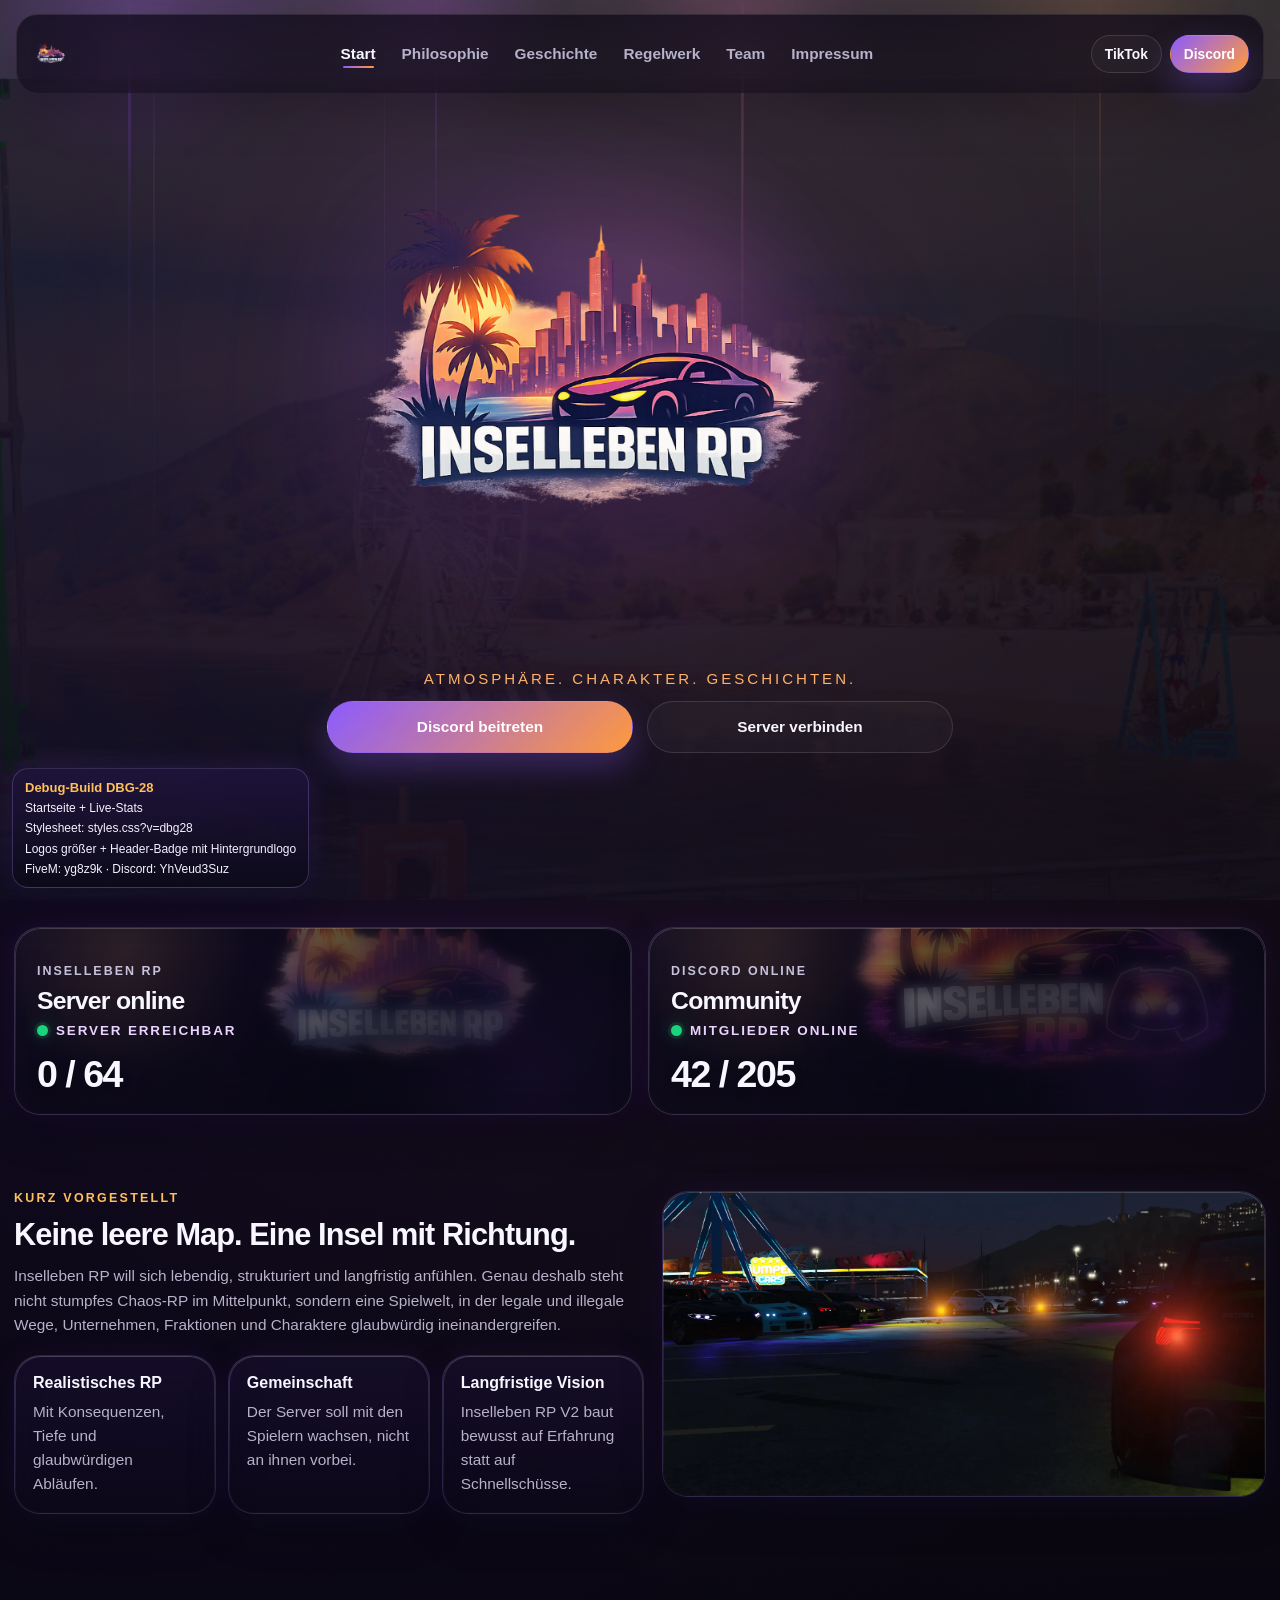
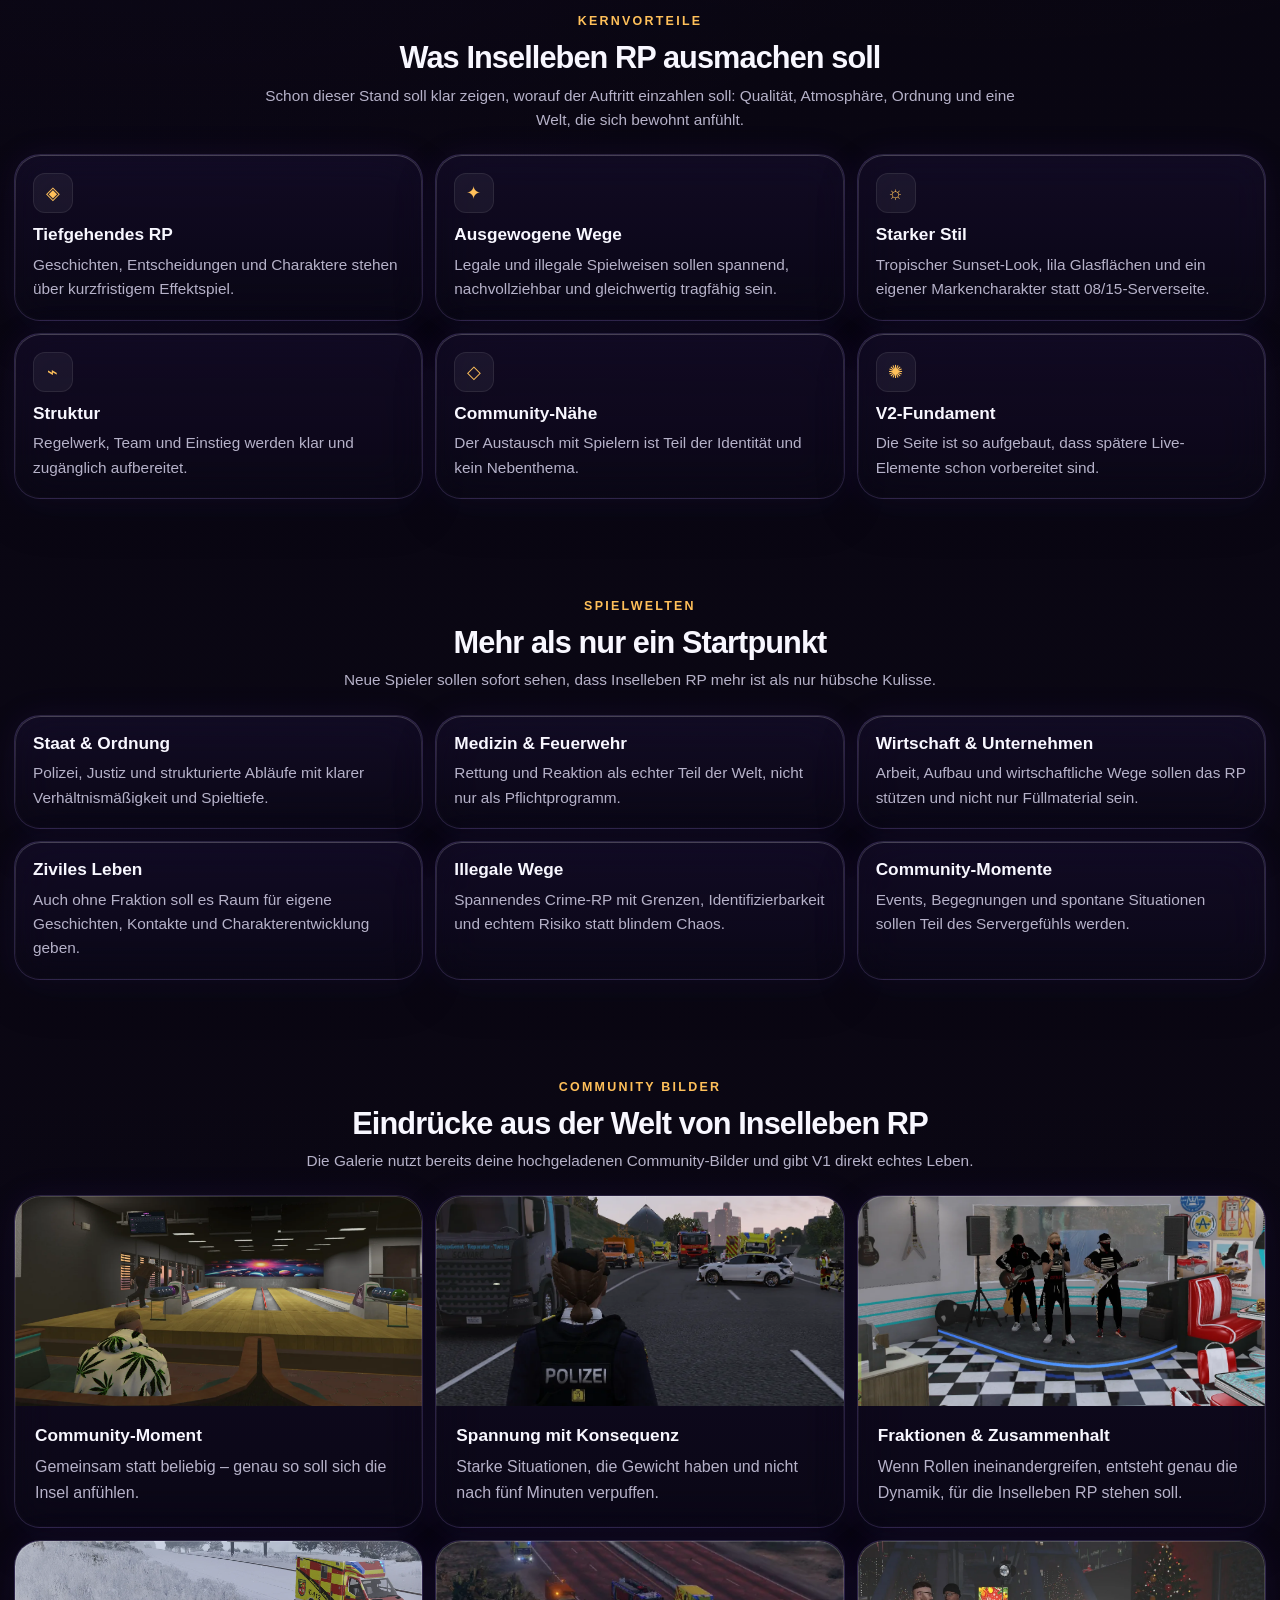
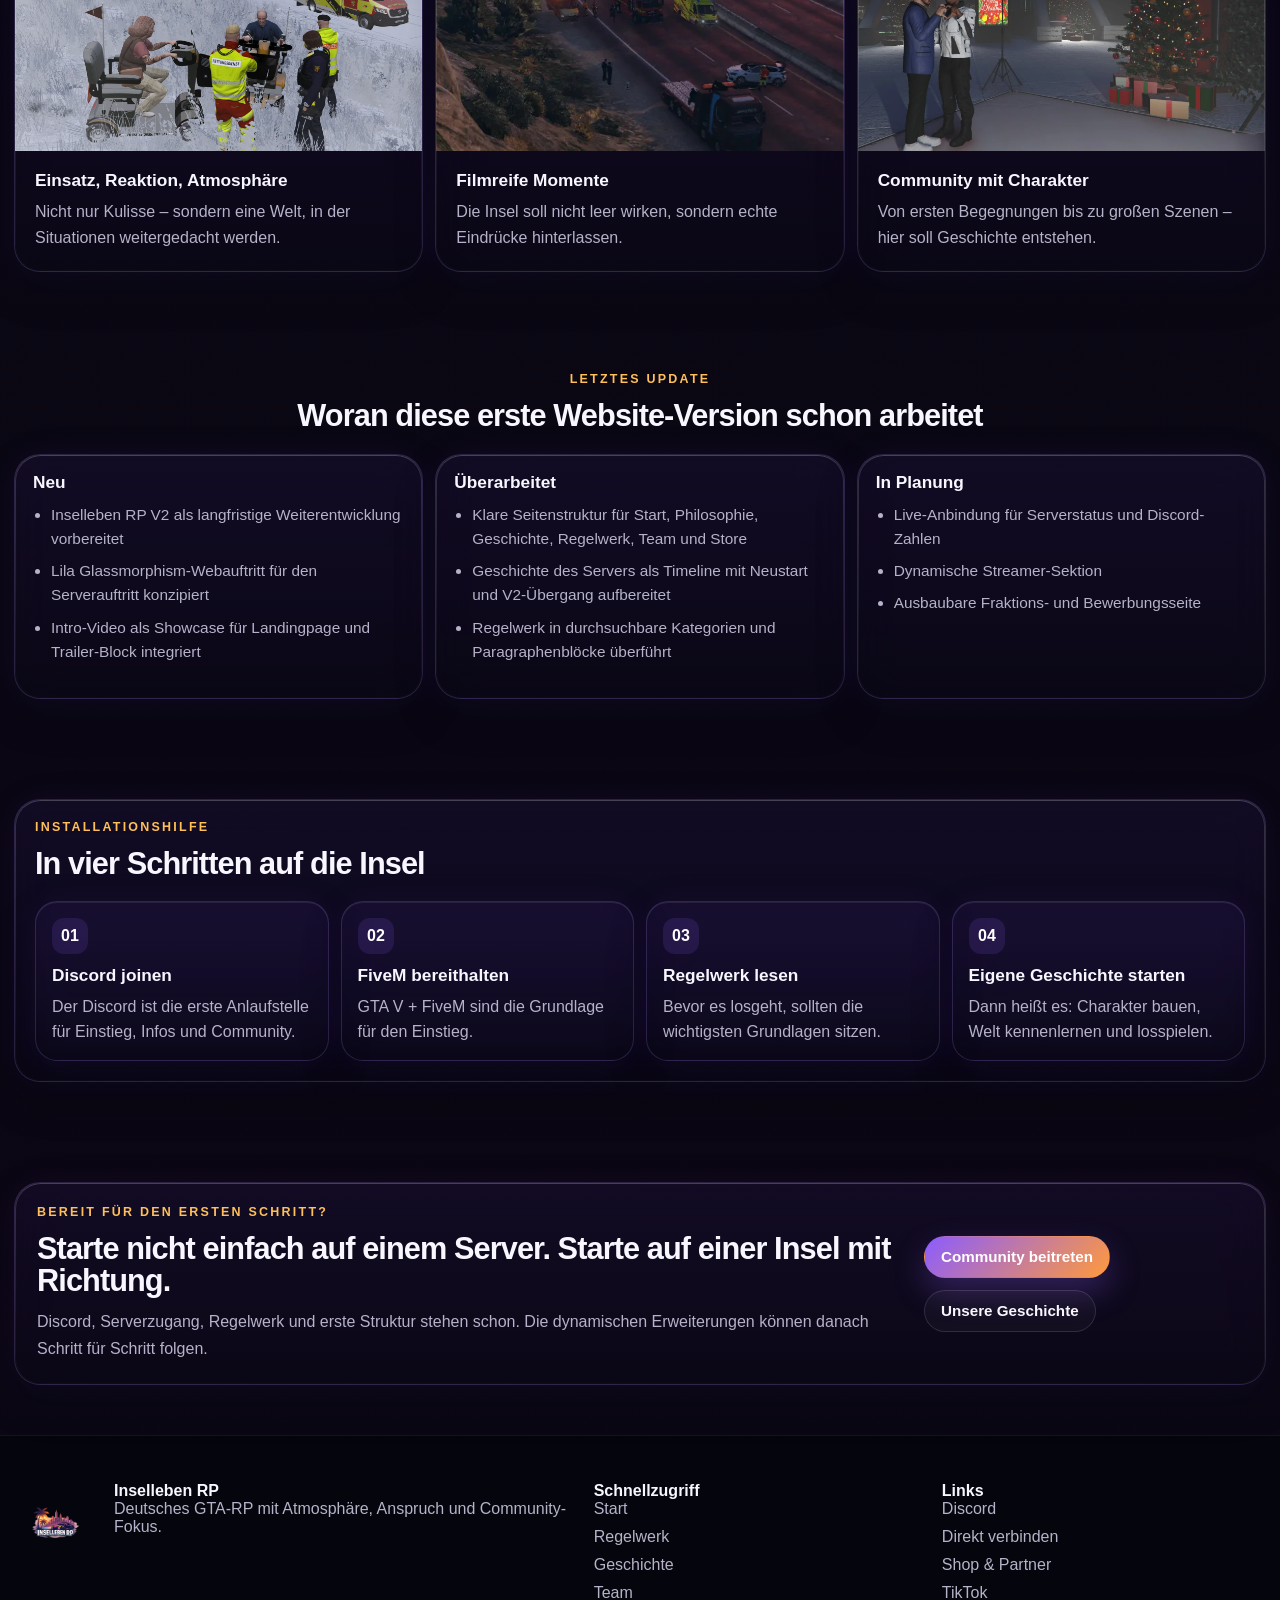
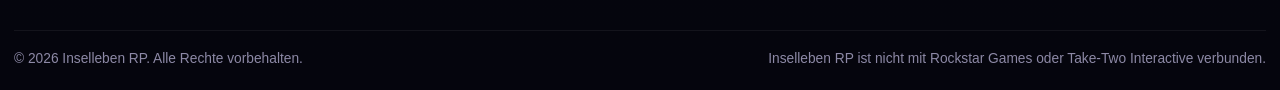
==== commit e1187423: "new" ====
--- a/index.html
+++ b/index.html
@@ -5,7 +5,7 @@
   <meta name="viewport" content="width=device-width, initial-scale=1">
   <title>Start – Inselleben RP – Inselleben RP</title>
   <meta name="description" content="Inselleben RP – deutscher GTA-RP-FiveM-Server mit Fokus auf tiefgehendes, realistisches und gemeinschaftliches Roleplay.">
-  <link rel="stylesheet" href="assets/css/styles.css?v=dbg26">
+  <link rel="stylesheet" href="assets/css/styles.css?v=dbg28">
   
 </head>
 <body class="page-home" data-page="Start">
@@ -13,7 +13,7 @@
     <header class="site-header">
       <div class="container header-inner">
         <a href="index.html" class="brand">
-          <img src="assets/media/logo-v4-cropped.png?v=dbg03" alt="Inselleben RP Logo">
+          <img src="assets/media/logo-v4-cropped.png?v=dbg28" alt="Inselleben RP Logo">
           
         </a>
 
@@ -42,7 +42,7 @@
 <section class="hero-section hero-focus-section">
   <div class="container hero-focus-inner">
     <div class="hero-logo-shell" aria-label="Inselleben RP Hero Logo">
-      <img class="hero-logo hero-logo-main" src="assets/media/logo-hero-live-v7.png" alt="Inselleben RP V2 Logo">
+      <img class="hero-logo hero-logo-main" src="assets/media/logo-hero-live-v7.png?v=dbg28" alt="Inselleben RP V2 Logo">
     </div>
     <p class="hero-tagline hero-tagline-main">Atmosphäre. Charakter. Geschichten.</p>
     <div class="hero-buttons hero-buttons-centered">
@@ -56,7 +56,7 @@
 <section class="dual-live-section">
   <div class="container dual-live-grid">
     <article class="dual-live-card glass-card" data-live-card="server" aria-live="polite">
-      <img class="dual-live-bg dual-live-bg-server" src="assets/media/logo-hero-live-v7.png" alt="Inselleben RP Hintergrundlogo">
+      <img class="dual-live-bg dual-live-bg-server" src="assets/media/logo-hero-live-v7.png?v=dbg28" alt="Inselleben RP Hintergrundlogo">
       <div class="dual-live-overlay"></div>
       <div class="dual-live-content">
         <span class="dual-live-label">Inselleben RP</span>
@@ -193,7 +193,7 @@
       <div class="container footer-grid">
         <div>
           <div class="footer-brand">
-            <img src="assets/media/logo-v4-cropped.png" alt="Inselleben RP">
+            <img src="assets/media/logo-v4-cropped.png?v=dbg28" alt="Inselleben RP">
             <div>
               <strong>Inselleben RP</strong>
               <p>Deutsches GTA-RP mit Atmosphäre, Anspruch und Community-Fokus.</p>
@@ -225,6 +225,6 @@
       </div>
     </footer>
   </div>
-  <script src="assets/js/site.js?v=dbg25"></script>
+  <script src="assets/js/site.js?v=dbg28"></script>
 </body>
 </html>
--- a/assets/css/styles.css
+++ b/assets/css/styles.css
@@ -1721,3 +1721,142 @@
 .page-home .stats-grid{display:none !important;}
 .page-home .live-spotlight-section{display:none !important;}
 @media (max-width: 980px){.dual-live-grid{grid-template-columns:1fr;}.dual-live-card{min-height:168px;}.dual-live-bg-server,.dual-live-bg-discord{width:62%;opacity:.52;}.dual-live-title{font-size:1.34rem;}.dual-live-count{font-size:2rem;}}
+
+
+/* === DBG-28 LOGO SCALE + HEADER LIVE BADGE WATERMARK === */
+.site-header .header-inner{
+  min-height:78px;
+}
+.site-header .brand{
+  width:92px;
+  height:58px;
+  flex:0 0 92px;
+  overflow:hidden;
+  display:flex;
+  align-items:center;
+  justify-content:flex-start;
+}
+.site-header .brand img{
+  height:92px;
+  max-width:none;
+  width:auto;
+  transform:translateX(-5px) translateY(1px) scale(1.18);
+  transform-origin:left center;
+  filter:drop-shadow(0 10px 24px rgba(0,0,0,.34));
+}
+
+.page-home .hero-logo-shell{
+  width:min(1020px, 80vw);
+}
+.page-home .hero-logo-main{
+  width:108%;
+  max-width:108%;
+  margin-left:-4%;
+}
+
+.header-live-badge{
+  position:relative;
+  overflow:hidden;
+  min-height:46px;
+  min-width:144px;
+  padding:7px 16px 7px 14px;
+  border-radius:18px;
+  border:1px solid rgba(208,184,255,.18);
+  background:
+    radial-gradient(circle at 18% 24%, rgba(139,92,255,.16), transparent 40%),
+    linear-gradient(180deg, rgba(23,18,43,.40), rgba(11,12,24,.36));
+  box-shadow:0 16px 30px rgba(0,0,0,.18), inset 0 1px 0 rgba(255,255,255,.08);
+}
+.header-live-badge::before{
+  content:"";
+  position:absolute;
+  inset:0;
+  background:linear-gradient(120deg, rgba(255,255,255,.04), rgba(255,255,255,0) 30%, rgba(255,255,255,.02) 55%, rgba(0,0,0,.05) 100%);
+  pointer-events:none;
+}
+.header-live-badge-bg{
+  position:absolute;
+  right:-12px;
+  top:50%;
+  width:74px;
+  max-width:none;
+  transform:translateY(-50%) scale(1.1);
+  opacity:.24;
+  filter:drop-shadow(0 14px 20px rgba(0,0,0,.18)) saturate(1.08);
+  pointer-events:none;
+  user-select:none;
+}
+.header-live-badge .header-live-badge-logo{display:none !important;}
+.header-live-badge-copy{
+  position:relative;
+  z-index:1;
+  display:flex;
+  flex-direction:column;
+  align-items:flex-start;
+  gap:4px;
+}
+.header-live-badge-state{
+  gap:6px;
+  font-size:.64rem;
+  letter-spacing:.18em;
+}
+.header-live-badge-value{
+  font-size:1.12rem;
+  line-height:1;
+  letter-spacing:-.03em;
+}
+.header-live-badge:hover{
+  transform:translateY(-2px);
+  border-color:rgba(225,205,255,.28);
+  box-shadow:0 18px 34px rgba(0,0,0,.22), 0 0 30px rgba(139,92,255,.18);
+}
+.header-live-badge:hover .header-live-badge-bg{
+  opacity:.34;
+  transform:translateY(-50%) scale(1.16);
+}
+
+.dual-live-card{
+  min-height:188px;
+}
+.dual-live-bg{
+  opacity:.54;
+}
+.dual-live-bg-server{
+  width:80%;
+  right:-4%;
+  bottom:-18%;
+  opacity:.58;
+  filter:drop-shadow(0 18px 30px rgba(0,0,0,.24)) saturate(1.08) brightness(1.06);
+}
+.dual-live-bg-discord{
+  width:88%;
+  right:-8%;
+  bottom:-12%;
+  opacity:.56;
+  filter:drop-shadow(0 18px 30px rgba(0,0,0,.24)) saturate(1.08) brightness(1.06);
+}
+.dual-live-overlay{
+  background:
+    linear-gradient(110deg, rgba(8,7,20,.12) 0%, rgba(8,7,20,.20) 18%, rgba(8,7,20,.46) 42%, rgba(8,7,20,.66) 60%, rgba(8,7,20,.70) 100%),
+    radial-gradient(circle at 84% 76%, rgba(168,85,247,.20), transparent 28%),
+    radial-gradient(circle at 18% 12%, rgba(255,181,85,.14), transparent 24%);
+  backdrop-filter:blur(7px) saturate(1.05);
+  -webkit-backdrop-filter:blur(7px) saturate(1.05);
+}
+.dual-live-card:hover .dual-live-bg{
+  opacity:.88;
+  transform:scale(1.035);
+}
+
+@media (max-width: 1040px){
+  .page-home .hero-logo-shell{
+    width:min(860px, 84vw);
+  }
+}
+@media (max-width: 760px){
+  .site-header .header-inner{min-height:64px;}
+  .site-header .brand{width:72px;height:46px;flex-basis:72px;}
+  .site-header .brand img{height:70px;transform:translateX(-4px) scale(1.12);}
+  .page-home .hero-logo-shell{width:min(94vw, 620px);}
+  .page-home .hero-logo-main{width:104%;max-width:104%;margin-left:-2%;}
+}
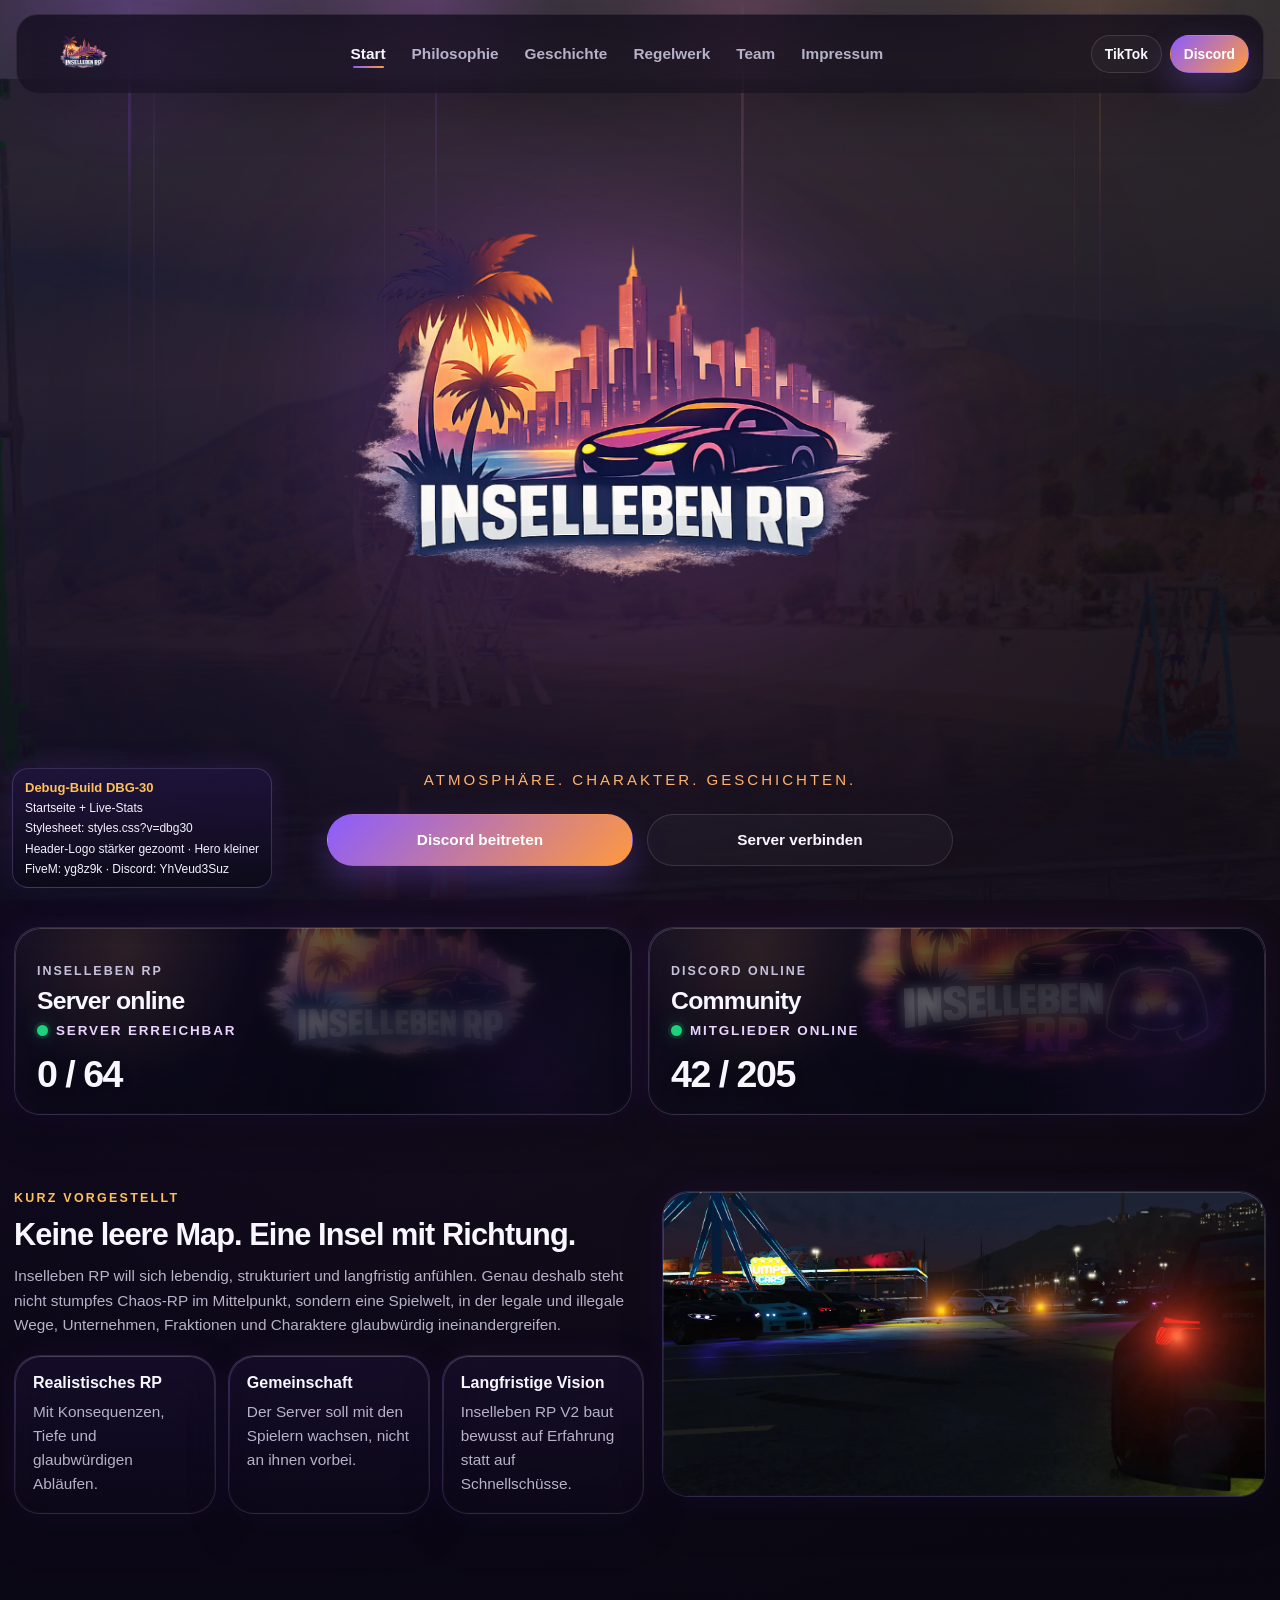
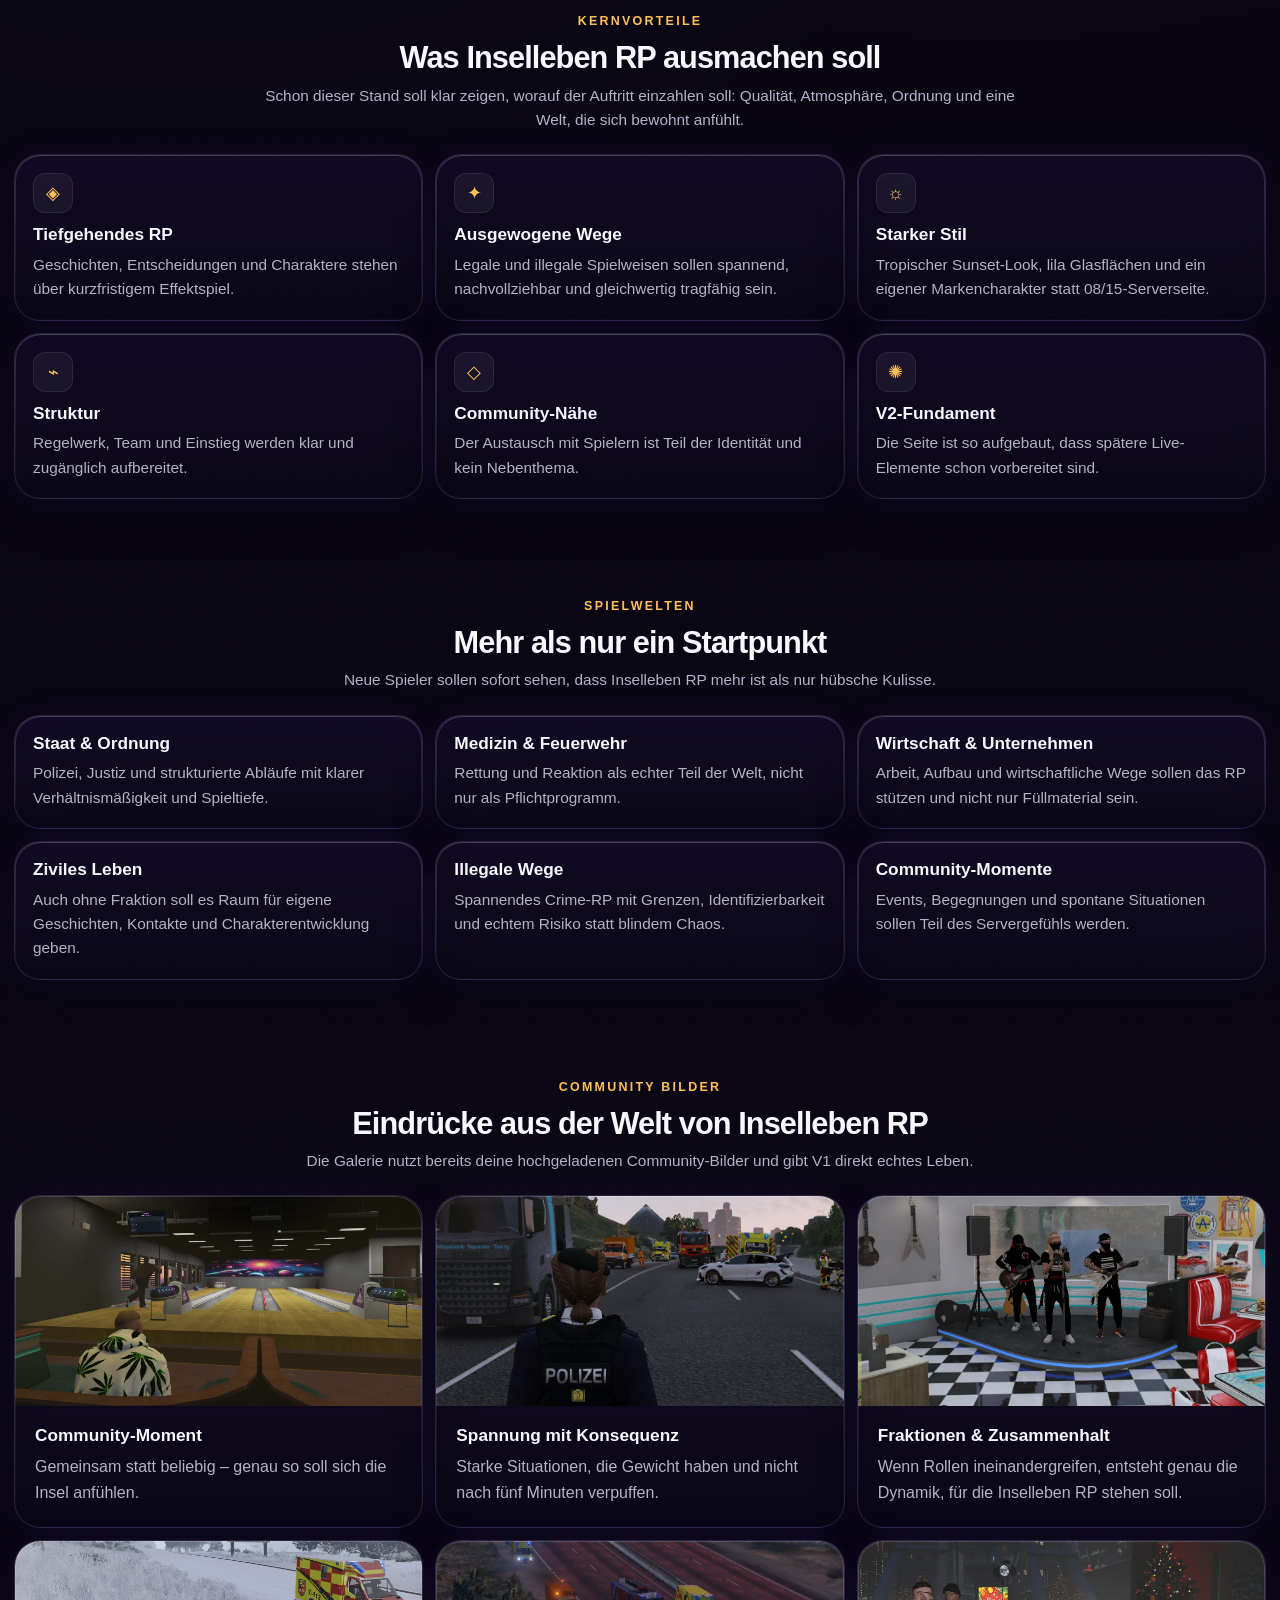
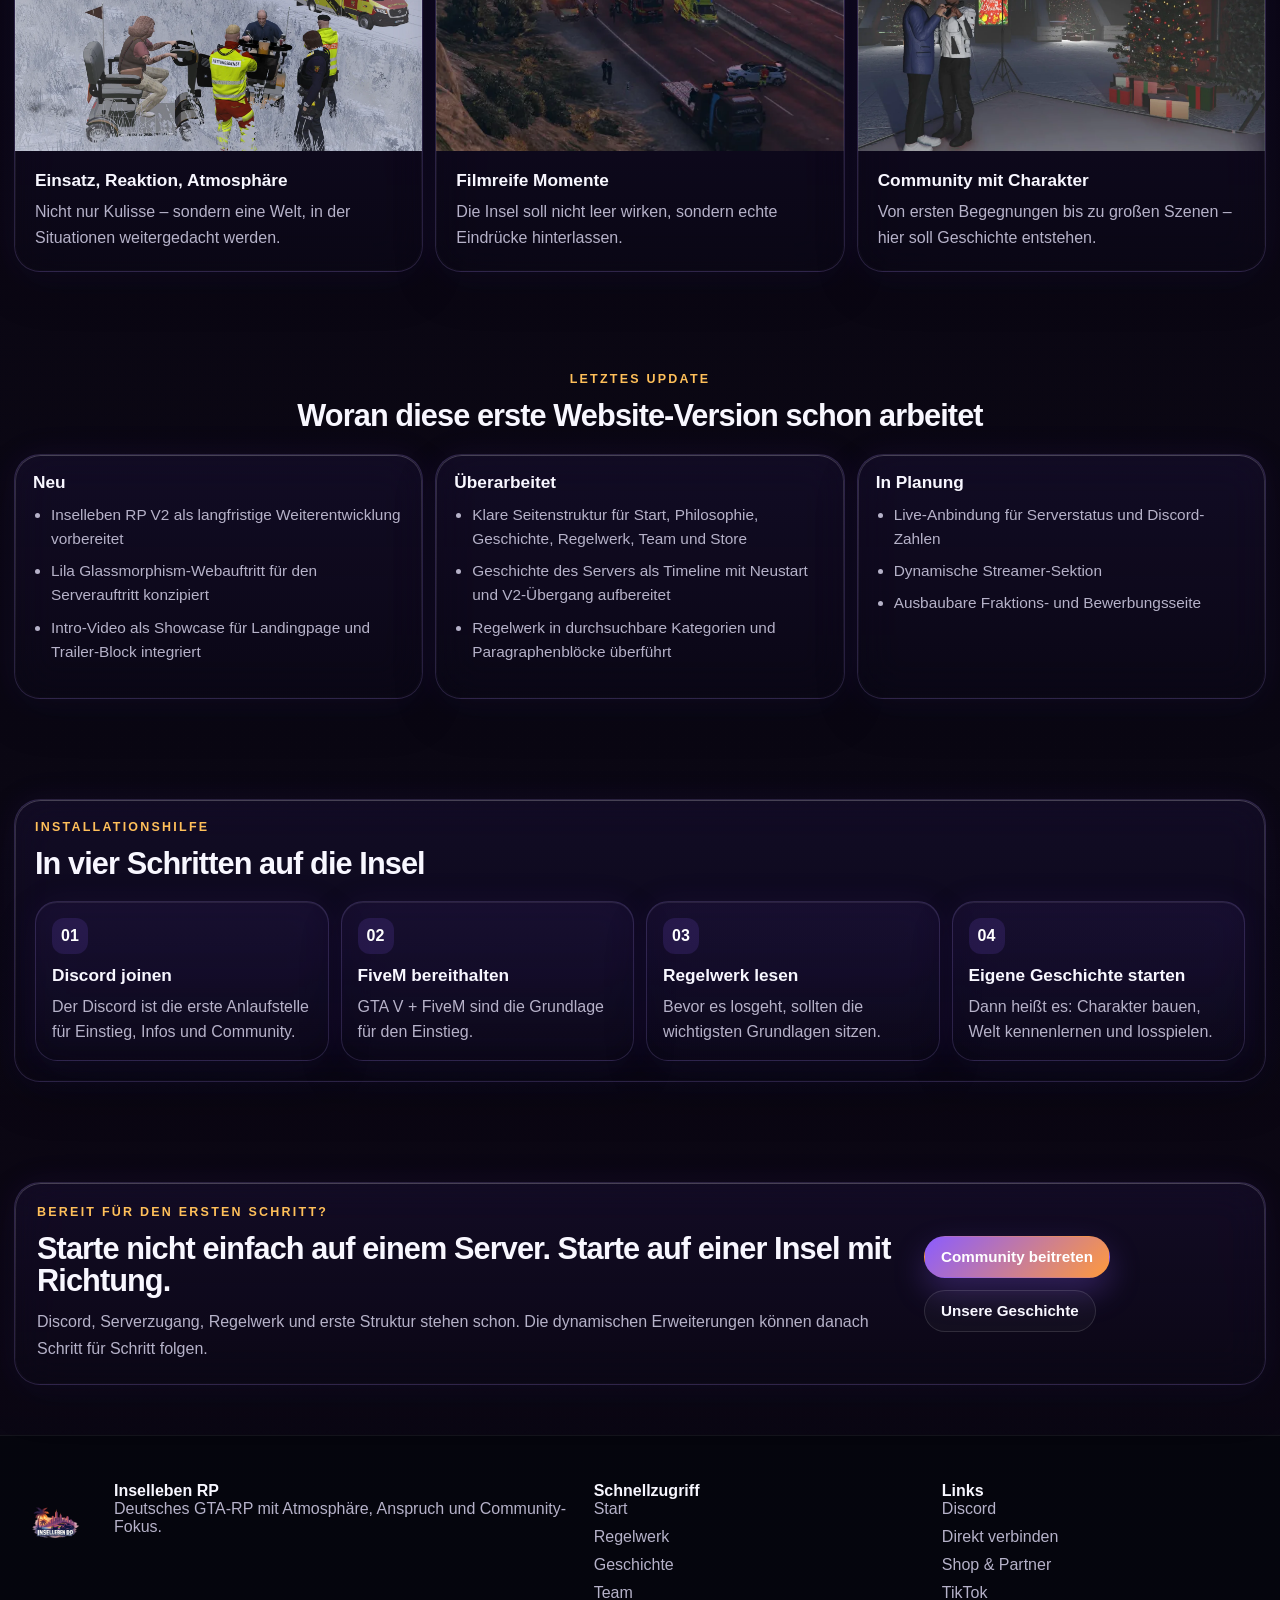
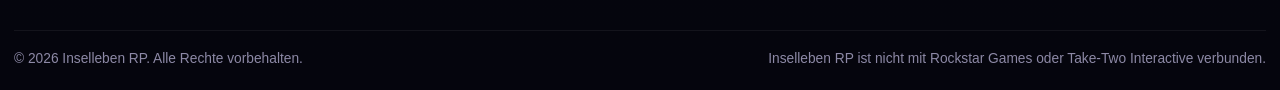
==== commit bfca3d09: "Add files via upload" ====
--- a/index.html
+++ b/index.html
@@ -5,7 +5,7 @@
   <meta name="viewport" content="width=device-width, initial-scale=1">
   <title>Start – Inselleben RP – Inselleben RP</title>
   <meta name="description" content="Inselleben RP – deutscher GTA-RP-FiveM-Server mit Fokus auf tiefgehendes, realistisches und gemeinschaftliches Roleplay.">
-  <link rel="stylesheet" href="assets/css/styles.css?v=dbg28">
+  <link rel="stylesheet" href="assets/css/styles.css?v=dbg30">
   
 </head>
 <body class="page-home" data-page="Start">
@@ -13,7 +13,7 @@
     <header class="site-header">
       <div class="container header-inner">
         <a href="index.html" class="brand">
-          <img src="assets/media/logo-v4-cropped.png?v=dbg28" alt="Inselleben RP Logo">
+          <img src="assets/media/logo-v4-cropped.png?v=dbg29" alt="Inselleben RP Logo">
           
         </a>
 
@@ -42,7 +42,7 @@
 <section class="hero-section hero-focus-section">
   <div class="container hero-focus-inner">
     <div class="hero-logo-shell" aria-label="Inselleben RP Hero Logo">
-      <img class="hero-logo hero-logo-main" src="assets/media/logo-hero-live-v7.png?v=dbg28" alt="Inselleben RP V2 Logo">
+      <img class="hero-logo hero-logo-main" src="assets/media/logo-hero-live-v7.png?v=dbg29" alt="Inselleben RP V2 Logo">
     </div>
     <p class="hero-tagline hero-tagline-main">Atmosphäre. Charakter. Geschichten.</p>
     <div class="hero-buttons hero-buttons-centered">
@@ -56,7 +56,7 @@
 <section class="dual-live-section">
   <div class="container dual-live-grid">
     <article class="dual-live-card glass-card" data-live-card="server" aria-live="polite">
-      <img class="dual-live-bg dual-live-bg-server" src="assets/media/logo-hero-live-v7.png?v=dbg28" alt="Inselleben RP Hintergrundlogo">
+      <img class="dual-live-bg dual-live-bg-server" src="assets/media/logo-hero-live-v7.png?v=dbg29" alt="Inselleben RP Hintergrundlogo">
       <div class="dual-live-overlay"></div>
       <div class="dual-live-content">
         <span class="dual-live-label">Inselleben RP</span>
@@ -193,7 +193,7 @@
       <div class="container footer-grid">
         <div>
           <div class="footer-brand">
-            <img src="assets/media/logo-v4-cropped.png?v=dbg28" alt="Inselleben RP">
+            <img src="assets/media/logo-v4-cropped.png?v=dbg29" alt="Inselleben RP">
             <div>
               <strong>Inselleben RP</strong>
               <p>Deutsches GTA-RP mit Atmosphäre, Anspruch und Community-Fokus.</p>
@@ -225,6 +225,6 @@
       </div>
     </footer>
   </div>
-  <script src="assets/js/site.js?v=dbg28"></script>
+  <script src="assets/js/site.js?v=dbg30"></script>
 </body>
 </html>
--- a/assets/css/styles.css
+++ b/assets/css/styles.css
@@ -1860,3 +1860,85 @@
   .page-home .hero-logo-shell{width:min(94vw, 620px);}
   .page-home .hero-logo-main{width:104%;max-width:104%;margin-left:-2%;}
 }
+
+/* === DBG-30 HEADER LOGO ZOOM + HERO SIZE REBALANCE === */
+.site-header .brand{
+  width:112px;
+  height:66px;
+  flex:0 0 112px;
+  overflow:hidden;
+  display:flex;
+  align-items:center;
+  justify-content:center;
+}
+.site-header .brand img{
+  height:112px;
+  max-width:none;
+  width:auto;
+  transform:translateX(-2px) translateY(1px) scale(1.96);
+  transform-origin:center center;
+  filter:drop-shadow(0 12px 26px rgba(0,0,0,.36));
+}
+
+.page-home .hero-logo-shell{
+  width:min(960px, 74vw) !important;
+  max-width:960px !important;
+}
+.page-home .hero-logo-main{
+  width:108% !important;
+  max-width:108% !important;
+  margin-left:-4% !important;
+}
+.page-home .hero-tagline-main{
+  margin-top:-12px !important;
+}
+.page-home .hero-buttons-centered{
+  margin-top:12px !important;
+}
+
+@media (max-width: 1280px){
+  .page-home .hero-logo-shell{
+    width:min(900px, 80vw) !important;
+    max-width:900px !important;
+  }
+}
+@media (max-width: 1040px){
+  .site-header .brand{
+    width:92px;
+    height:58px;
+    flex-basis:92px;
+  }
+  .site-header .brand img{
+    height:94px;
+    transform:translateX(-2px) scale(1.72);
+  }
+  .page-home .hero-logo-shell{
+    width:min(820px, 84vw) !important;
+    max-width:820px !important;
+  }
+  .page-home .hero-logo-main{
+    width:106% !important;
+    max-width:106% !important;
+    margin-left:-3% !important;
+  }
+}
+@media (max-width: 760px){
+  .site-header .brand{
+    width:78px;
+    height:48px;
+    flex-basis:78px;
+  }
+  .site-header .brand img{
+    height:72px;
+    transform:translateX(-1px) scale(1.46);
+  }
+  .page-home .hero-logo-shell{
+    width:min(94vw, 640px) !important;
+    max-width:640px !important;
+  }
+  .page-home .hero-logo-main{
+    width:104% !important;
+    max-width:104% !important;
+    margin-left:-2% !important;
+  }
+}
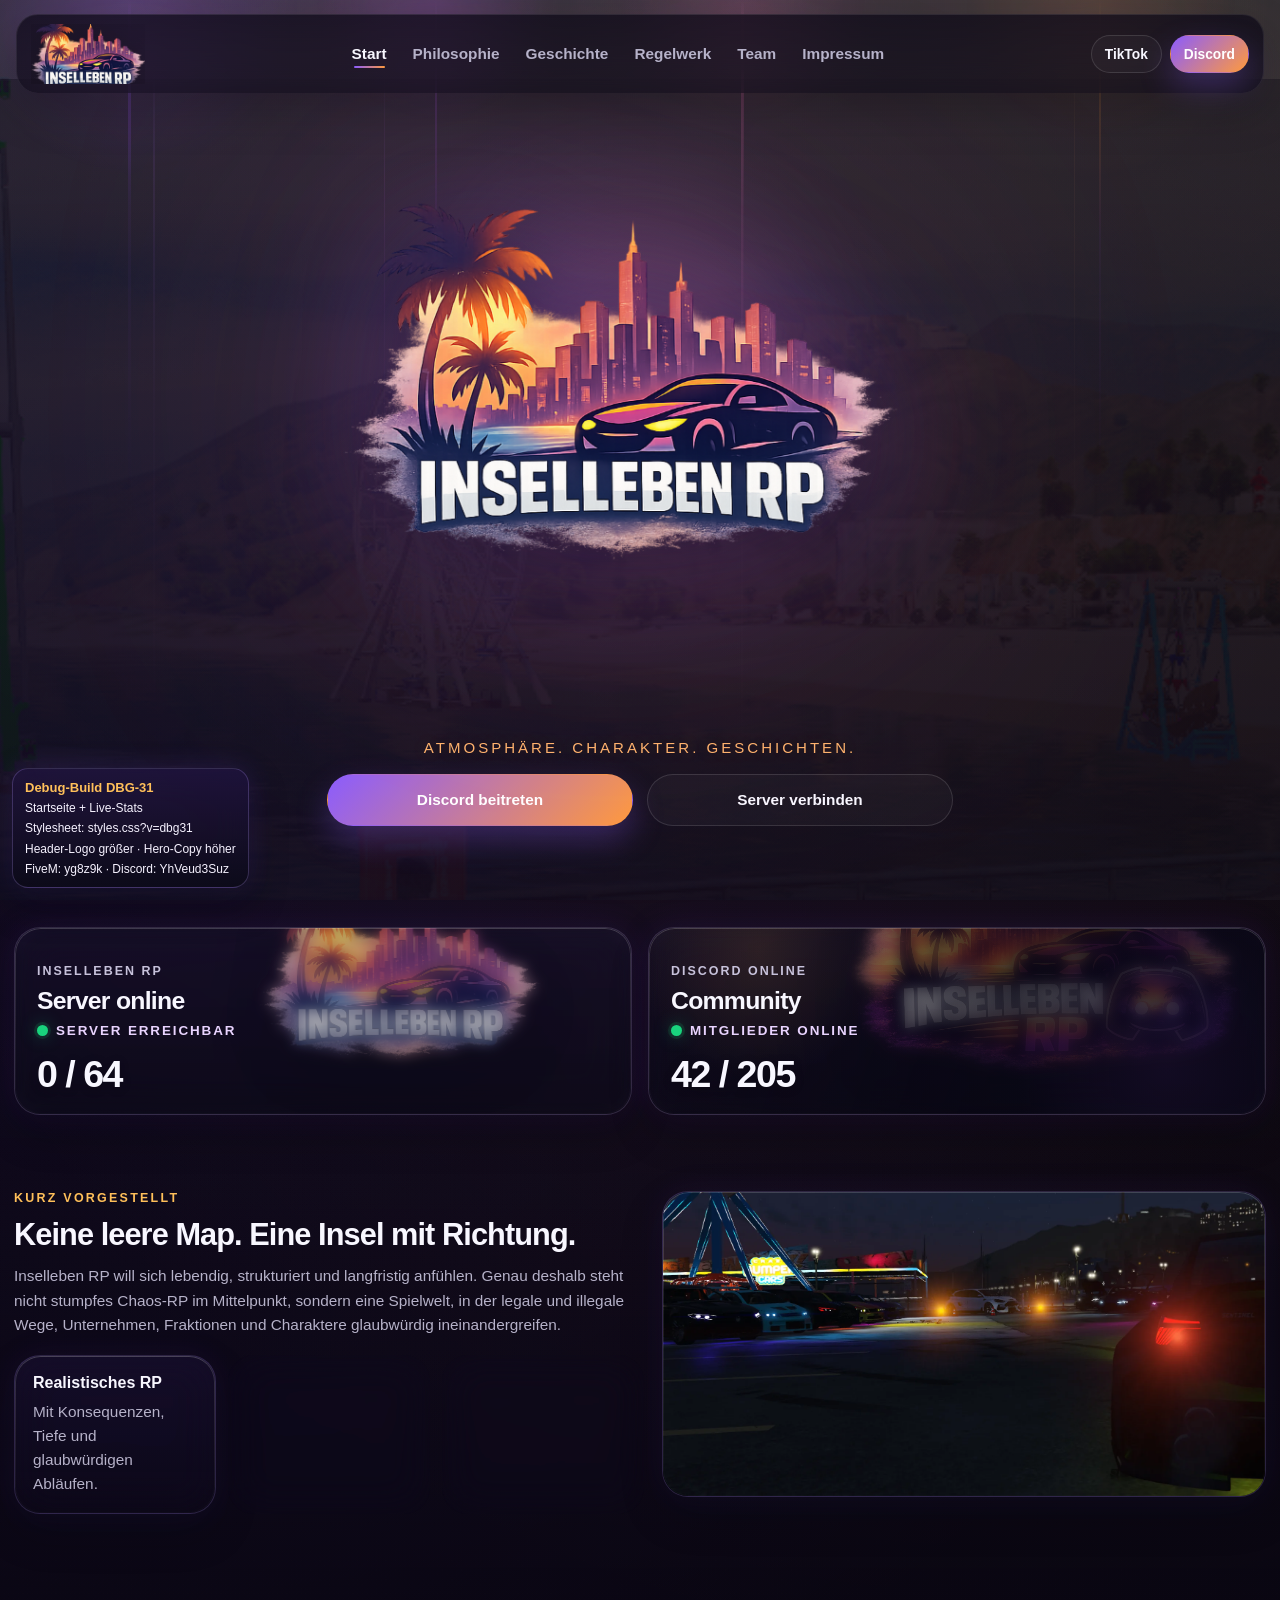
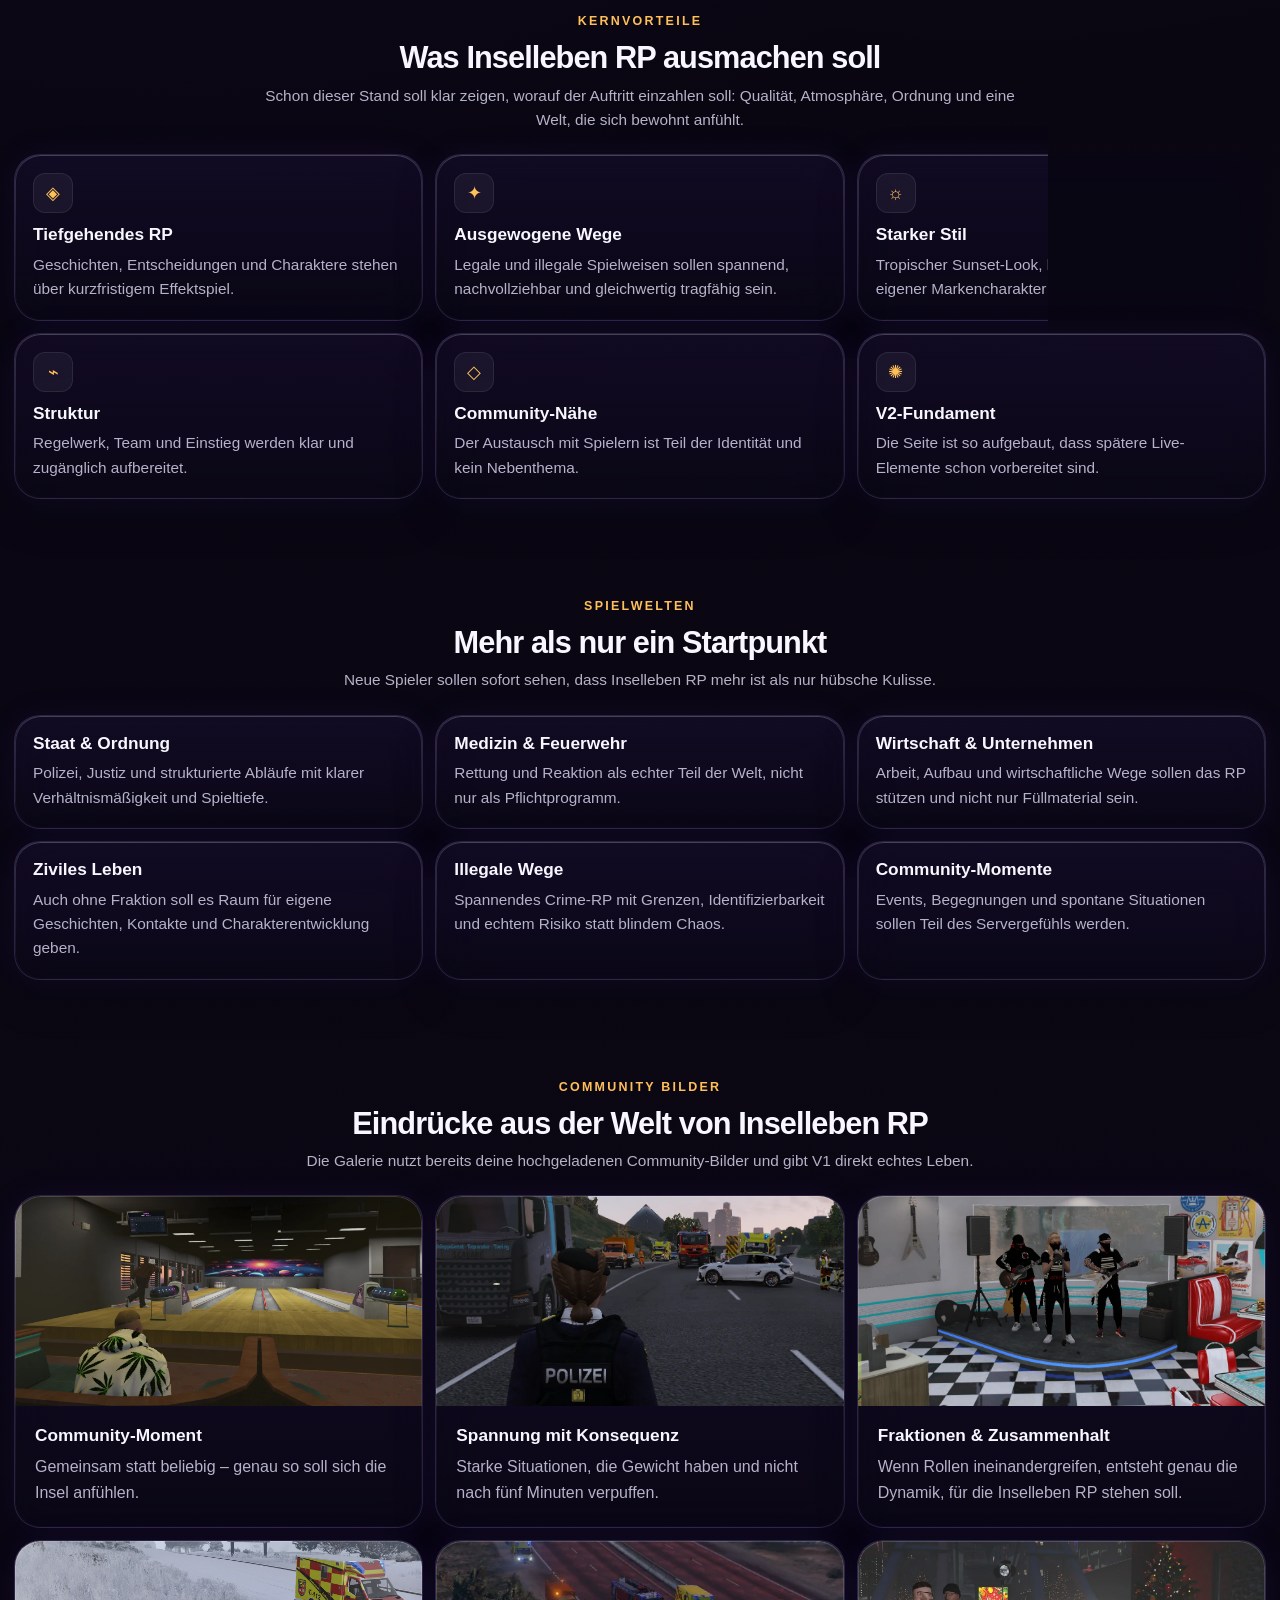
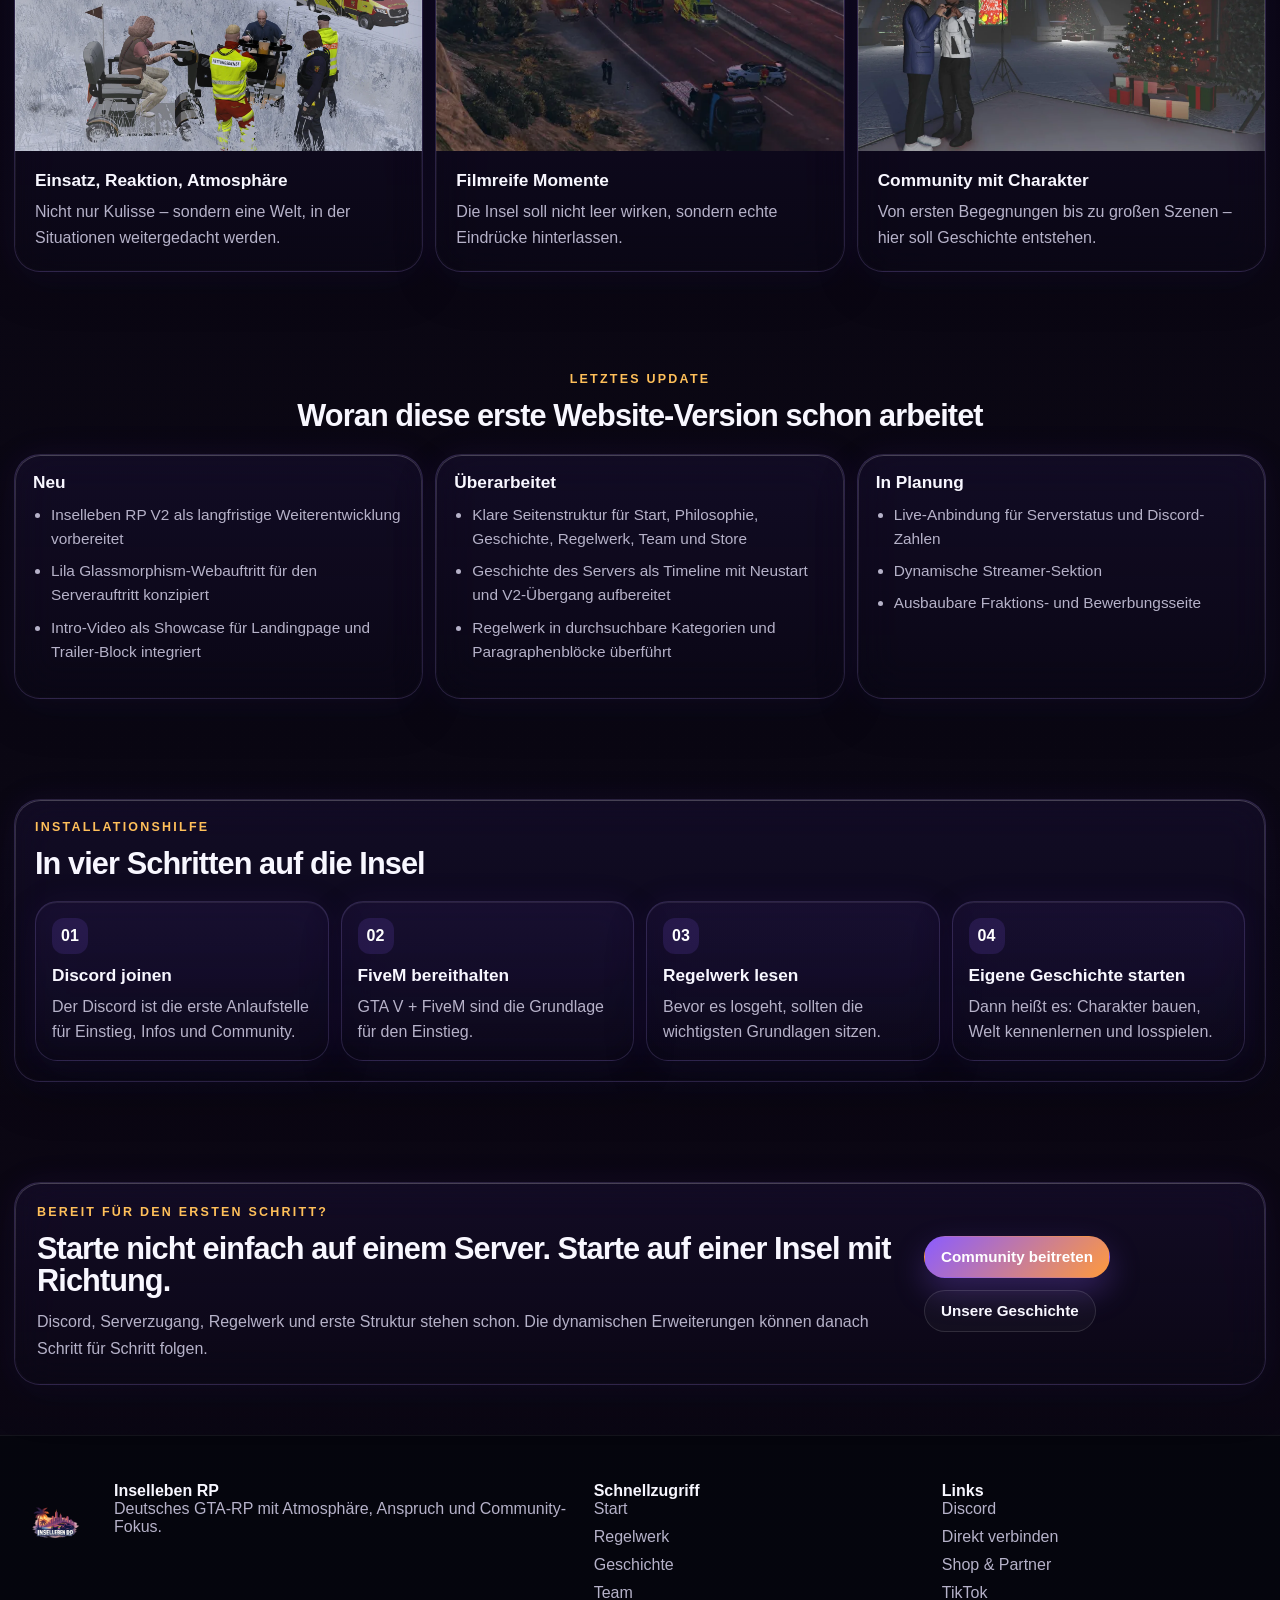
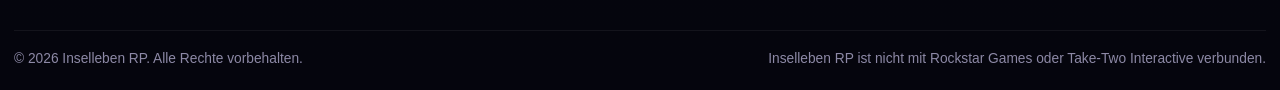
==== commit 1bc127c0: "Add files via upload" ====
--- a/index.html
+++ b/index.html
@@ -5,7 +5,7 @@
   <meta name="viewport" content="width=device-width, initial-scale=1">
   <title>Start – Inselleben RP – Inselleben RP</title>
   <meta name="description" content="Inselleben RP – deutscher GTA-RP-FiveM-Server mit Fokus auf tiefgehendes, realistisches und gemeinschaftliches Roleplay.">
-  <link rel="stylesheet" href="assets/css/styles.css?v=dbg30">
+  <link rel="stylesheet" href="assets/css/styles.css?v=dbg31">
   
 </head>
 <body class="page-home" data-page="Start">
@@ -13,7 +13,7 @@
     <header class="site-header">
       <div class="container header-inner">
         <a href="index.html" class="brand">
-          <img src="assets/media/logo-v4-cropped.png?v=dbg29" alt="Inselleben RP Logo">
+          <img class="brand-header-logo" src="assets/media/logo-header-dbg31.png?v=dbg31" alt="Inselleben RP Logo">
           
         </a>
 
@@ -225,6 +225,6 @@
       </div>
     </footer>
   </div>
-  <script src="assets/js/site.js?v=dbg30"></script>
+  <script src="assets/js/site.js?v=dbg31"></script>
 </body>
 </html>
--- a/assets/css/styles.css
+++ b/assets/css/styles.css
@@ -1941,4 +1941,86 @@
     max-width:104% !important;
     margin-left:-2% !important;
   }
-}+}
+
+/* === DBG-31 HEADER LOGO BIGGER + HERO COPY HIGHER === */
+.site-header .brand{
+  width:124px !important;
+  height:64px !important;
+  flex:0 0 124px !important;
+  overflow:hidden !important;
+  display:flex !important;
+  align-items:center !important;
+  justify-content:center !important;
+}
+.site-header .brand img.brand-header-logo{
+  width:122px !important;
+  height:auto !important;
+  max-width:none !important;
+  transform:translateY(1px) scale(1.08) !important;
+  transform-origin:center center !important;
+  filter:drop-shadow(0 12px 28px rgba(0,0,0,.38)) !important;
+}
+
+.page-home .hero-focus-section{
+  padding:8px 0 0 !important;
+}
+.page-home .hero-focus-inner{
+  transform:translateY(-18px) !important;
+}
+.page-home .hero-tagline-main{
+  margin-top:-20px !important;
+}
+.page-home .hero-buttons-centered{
+  margin-top:4px !important;
+}
+
+@media (max-width: 1280px){
+  .site-header .brand{
+    width:114px !important;
+    height:60px !important;
+    flex-basis:114px !important;
+  }
+  .site-header .brand img.brand-header-logo{
+    width:112px !important;
+  }
+  .page-home .hero-focus-inner{
+    transform:translateY(-14px) !important;
+  }
+}
+@media (max-width: 1040px){
+  .site-header .brand{
+    width:96px !important;
+    height:54px !important;
+    flex-basis:96px !important;
+  }
+  .site-header .brand img.brand-header-logo{
+    width:94px !important;
+  }
+  .page-home .hero-focus-inner{
+    transform:translateY(-10px) !important;
+  }
+  .page-home .hero-tagline-main{
+    margin-top:-14px !important;
+  }
+}
+@media (max-width: 760px){
+  .site-header .brand{
+    width:84px !important;
+    height:46px !important;
+    flex-basis:84px !important;
+  }
+  .site-header .brand img.brand-header-logo{
+    width:82px !important;
+    transform:translateY(0) scale(1.03) !important;
+  }
+  .page-home .hero-focus-inner{
+    transform:none !important;
+  }
+  .page-home .hero-tagline-main{
+    margin-top:-6px !important;
+  }
+  .page-home .hero-buttons-centered{
+    margin-top:2px !important;
+  }
+}
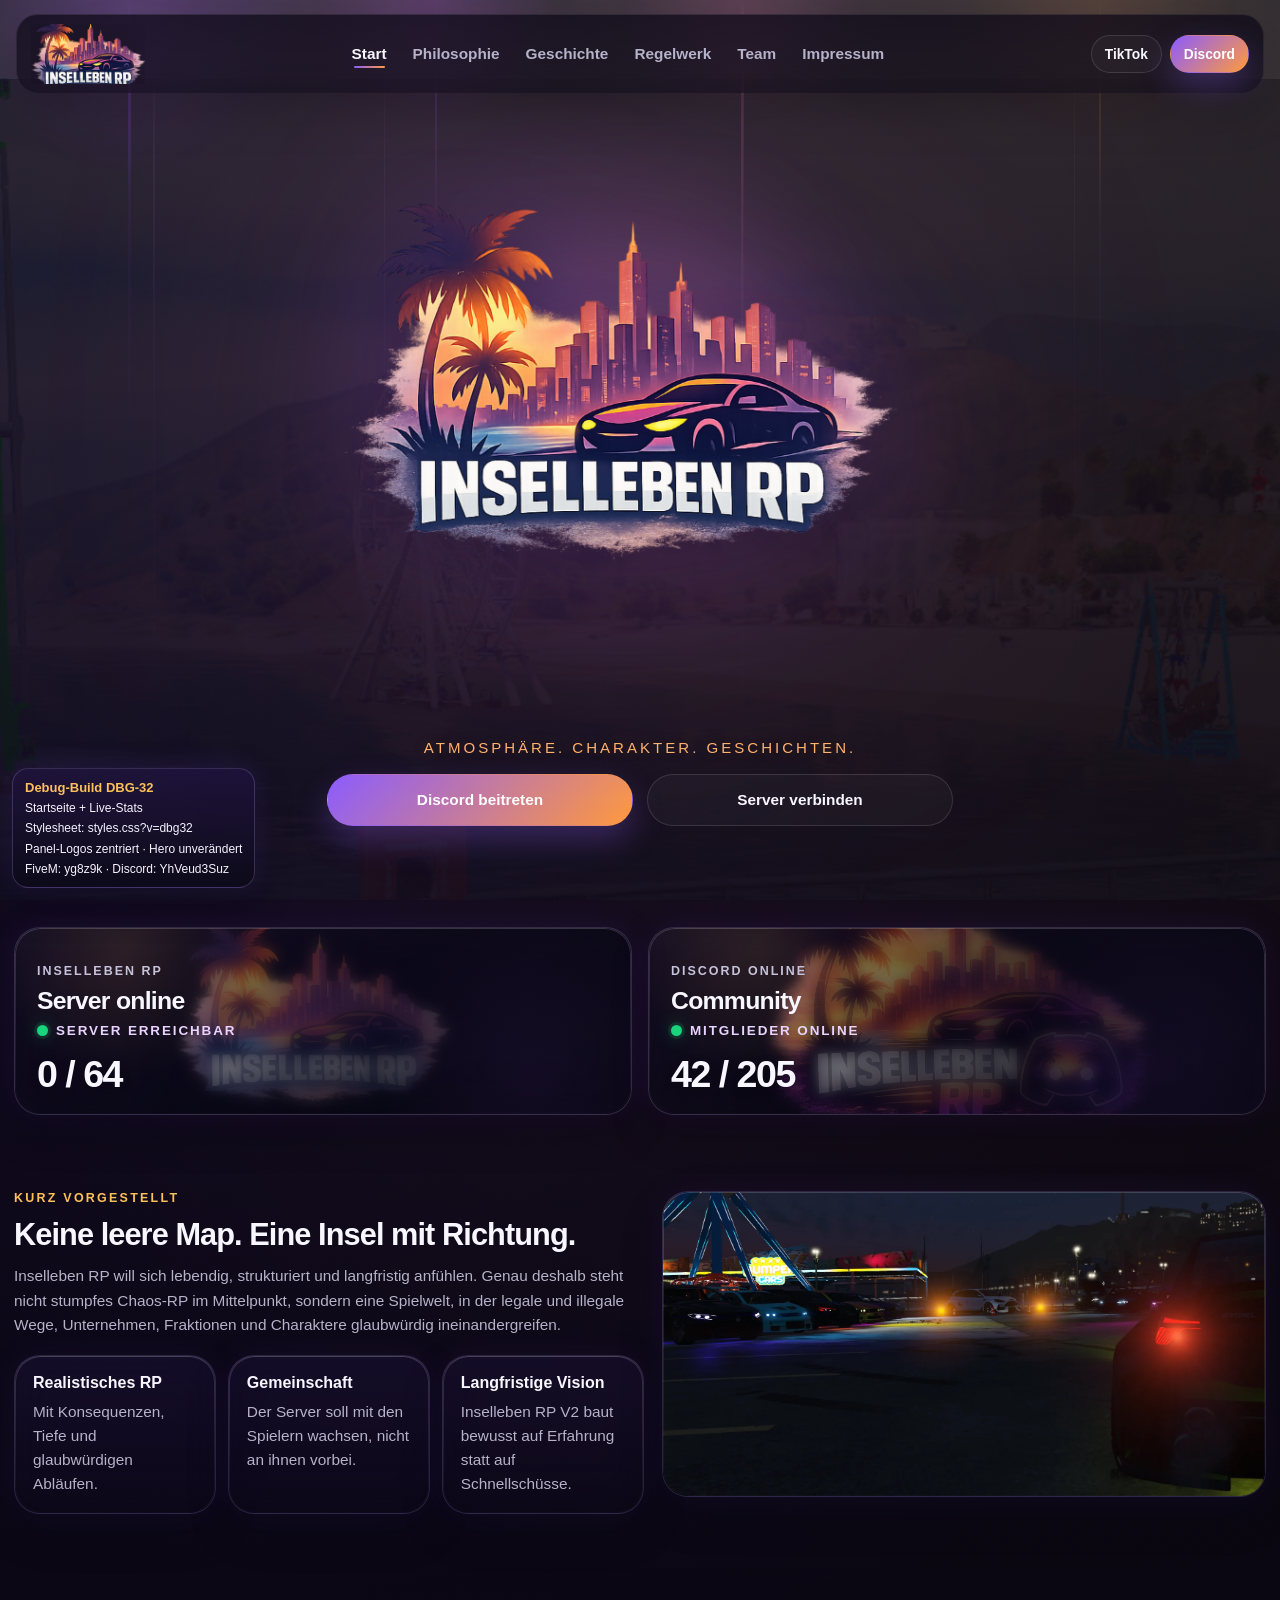
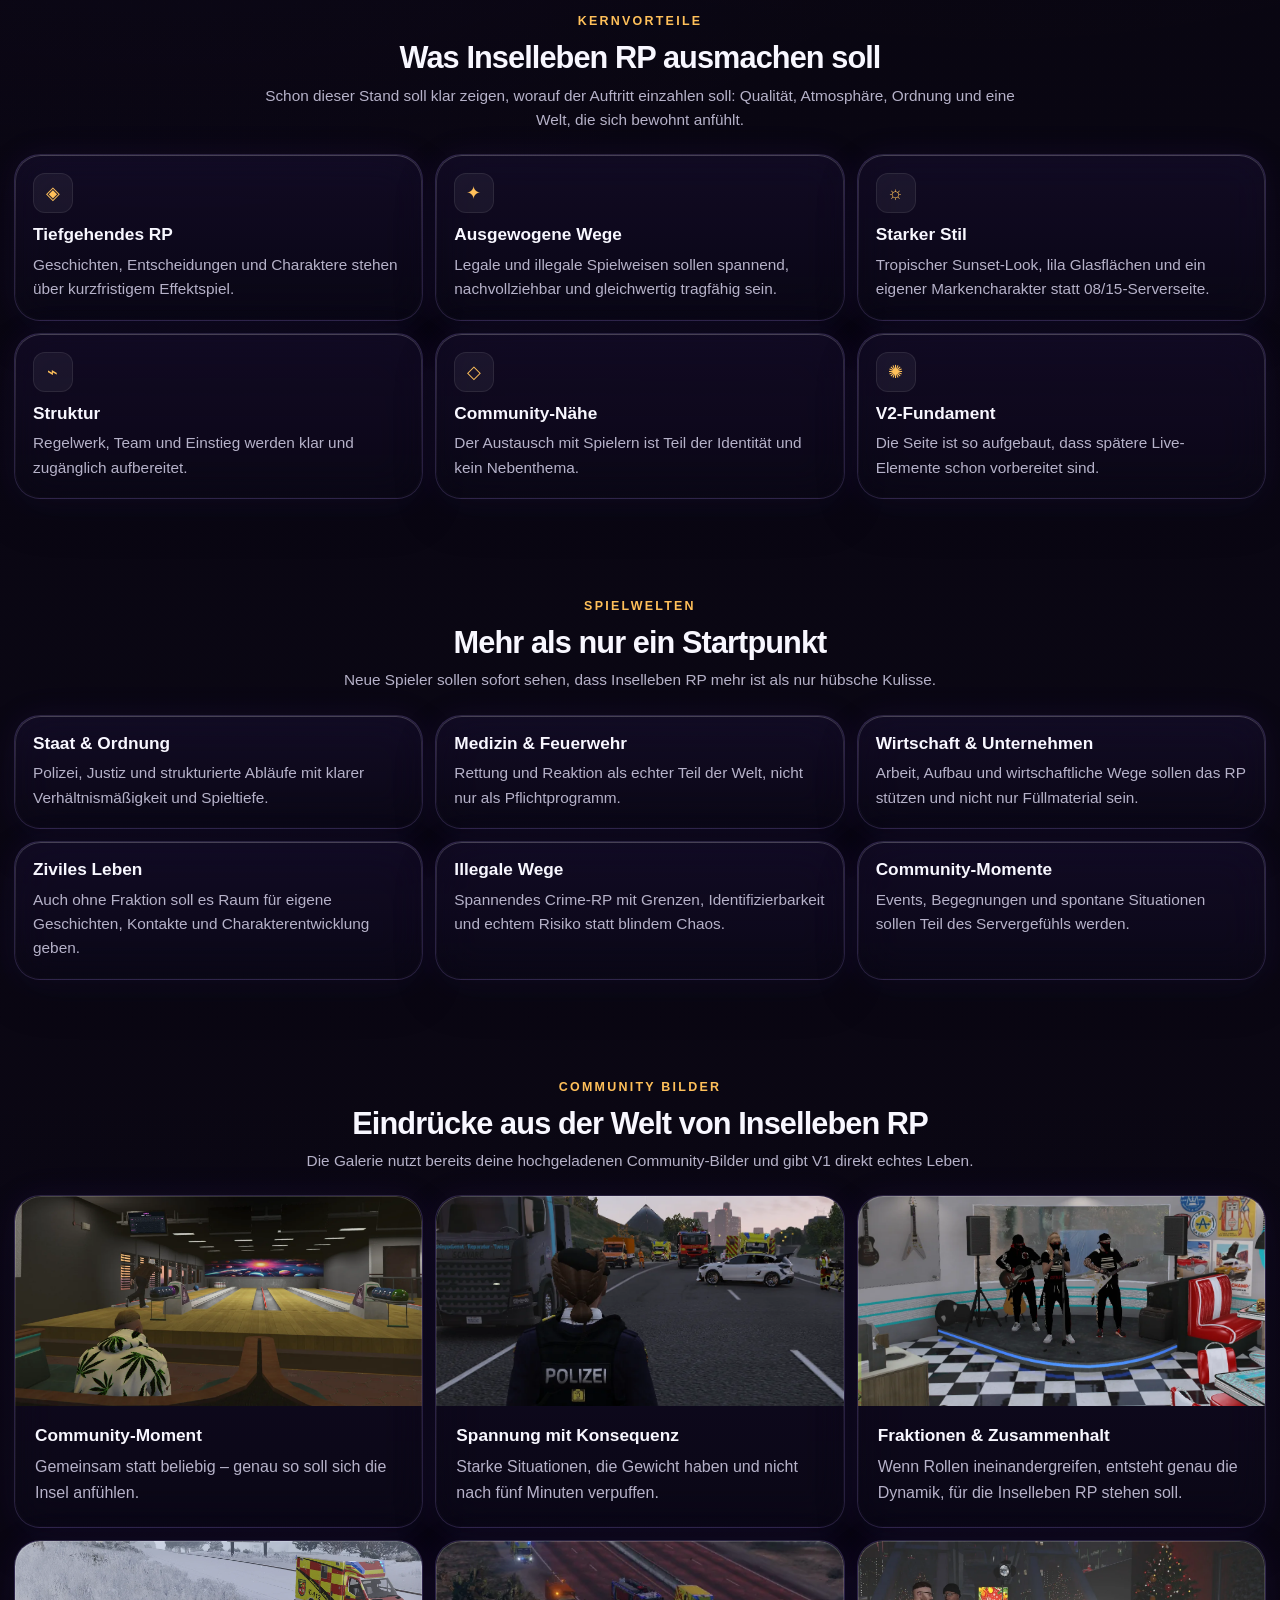
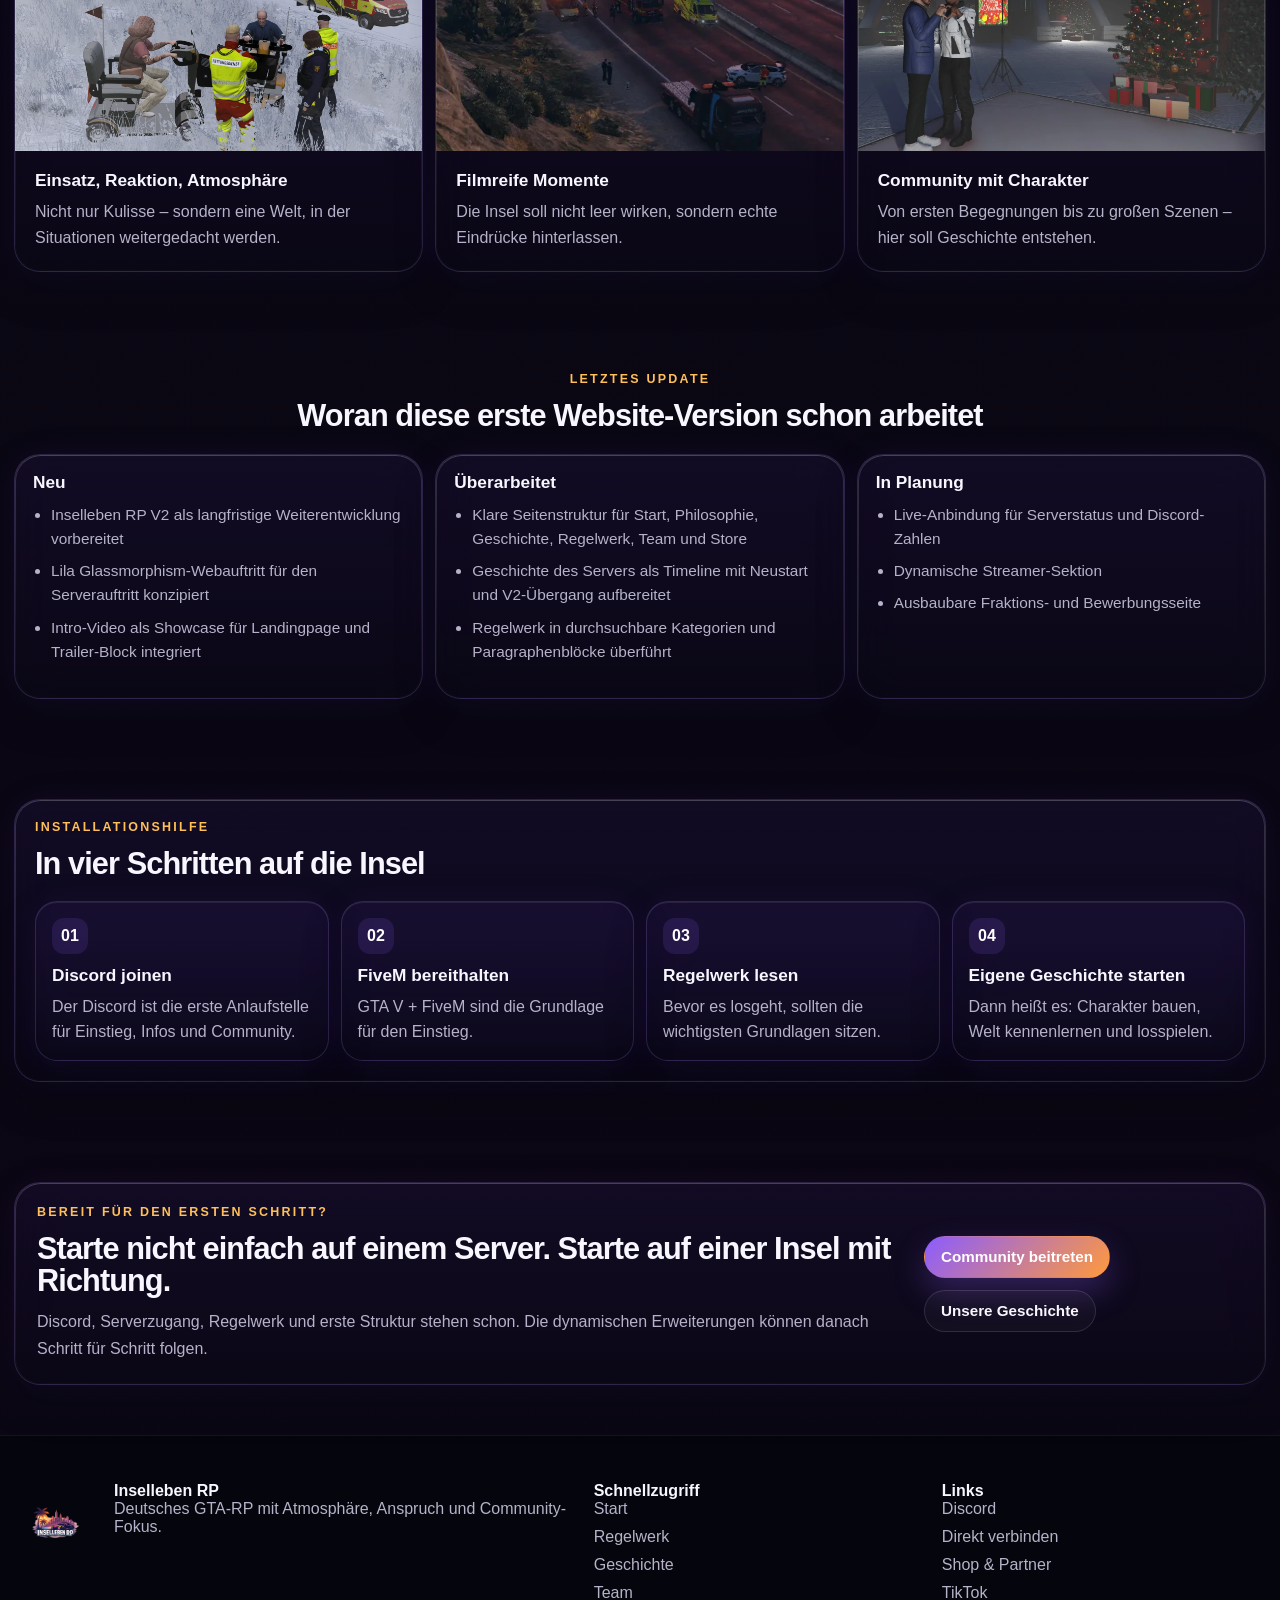
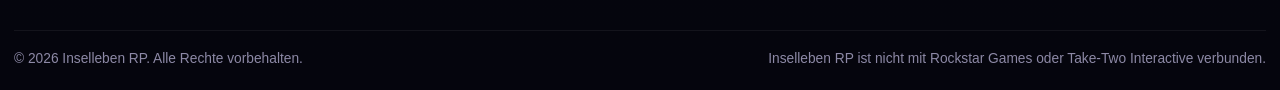
==== commit 15e034dc: "Add files via upload" ====
--- a/index.html
+++ b/index.html
@@ -5,7 +5,7 @@
   <meta name="viewport" content="width=device-width, initial-scale=1">
   <title>Start – Inselleben RP – Inselleben RP</title>
   <meta name="description" content="Inselleben RP – deutscher GTA-RP-FiveM-Server mit Fokus auf tiefgehendes, realistisches und gemeinschaftliches Roleplay.">
-  <link rel="stylesheet" href="assets/css/styles.css?v=dbg31">
+  <link rel="stylesheet" href="assets/css/styles.css?v=dbg32">
   
 </head>
 <body class="page-home" data-page="Start">
@@ -225,6 +225,6 @@
       </div>
     </footer>
   </div>
-  <script src="assets/js/site.js?v=dbg31"></script>
+  <script src="assets/js/site.js?v=dbg32"></script>
 </body>
 </html>
--- a/assets/css/styles.css
+++ b/assets/css/styles.css
@@ -1708,10 +1708,12 @@
 .dual-live-grid{display:grid;grid-template-columns:repeat(2,minmax(0,1fr));gap:16px;align-items:stretch;}
 .dual-live-card{position:relative;overflow:hidden;min-height:180px;padding:0;isolation:isolate;background:linear-gradient(180deg, rgba(23,18,43,.36), rgba(12,11,24,.44)) !important;border:1px solid rgba(216,190,255,.18) !important;box-shadow:inset 0 1px 0 rgba(255,255,255,.05),0 20px 38px rgba(0,0,0,.24),0 0 34px rgba(124,58,237,.12) !important;}
 .dual-live-card:hover{transform:translateY(-3px);border-color:rgba(236,216,255,.28) !important;box-shadow:inset 0 1px 0 rgba(255,255,255,.06),0 24px 42px rgba(0,0,0,.28),0 0 40px rgba(168,85,247,.18) !important;}
-.dual-live-bg{position:absolute;inset:auto -2% -14% auto;max-width:none;pointer-events:none;z-index:-3;opacity:.38;filter:drop-shadow(0 18px 30px rgba(0,0,0,.26)) saturate(1.04);transition:transform .3s ease,opacity .3s ease;user-select:none;}
-.dual-live-bg-server{width:72%;right:-3%;bottom:-18%;object-fit:contain;filter:drop-shadow(0 18px 30px rgba(0,0,0,.26)) saturate(1.06) brightness(1.03);}
-.dual-live-bg-discord{width:82%;right:-8%;bottom:-14%;object-fit:contain;filter:drop-shadow(0 18px 30px rgba(0,0,0,.26)) saturate(1.08) brightness(1.05);}
-.dual-live-card:hover .dual-live-bg{opacity:.82;transform:scale(1.03);}
+.dual-live-bg{position:absolute;inset:auto;max-width:none;pointer-events:none;z-index:-3;opacity:.42;filter:drop-shadow(0 18px 30px rgba(0,0,0,.26)) saturate(1.04);transition:transform .3s ease,opacity .3s ease;user-select:none;}
+.dual-live-bg-server{width:80%;left:50%;top:54%;right:auto;bottom:auto;object-fit:contain;transform:translate(-50%,-50%);filter:drop-shadow(0 18px 30px rgba(0,0,0,.26)) saturate(1.06) brightness(1.03);}
+.dual-live-bg-discord{width:78%;left:50%;top:50%;right:auto;bottom:auto;object-fit:contain;transform:translate(-50%,-50%);filter:drop-shadow(0 18px 30px rgba(0,0,0,.26)) saturate(1.08) brightness(1.05);}
+.dual-live-card:hover .dual-live-bg{opacity:.86;}
+.dual-live-card:hover .dual-live-bg-server{transform:translate(-50%,-50%) scale(1.03);}
+.dual-live-card:hover .dual-live-bg-discord{transform:translate(-50%,-50%) scale(1.03);}
 .dual-live-overlay{position:absolute;inset:0;z-index:-2;background:linear-gradient(110deg, rgba(8,7,20,.08) 0%, rgba(8,7,20,.20) 16%, rgba(8,7,20,.58) 42%, rgba(8,7,20,.78) 58%, rgba(8,7,20,.76) 100%),radial-gradient(circle at 84% 76%, rgba(168,85,247,.20), transparent 28%),radial-gradient(circle at 18% 12%, rgba(255,181,85,.14), transparent 24%);backdrop-filter:blur(8px) saturate(1.06);-webkit-backdrop-filter:blur(8px) saturate(1.06);}
 .dual-live-content{position:relative;z-index:1;display:flex;flex-direction:column;justify-content:flex-end;height:100%;padding:20px 22px;}
 .dual-live-label{display:block;margin-bottom:10px;color:#c7c2db;text-transform:uppercase;letter-spacing:.16em;font-size:.78rem;font-weight:700;}
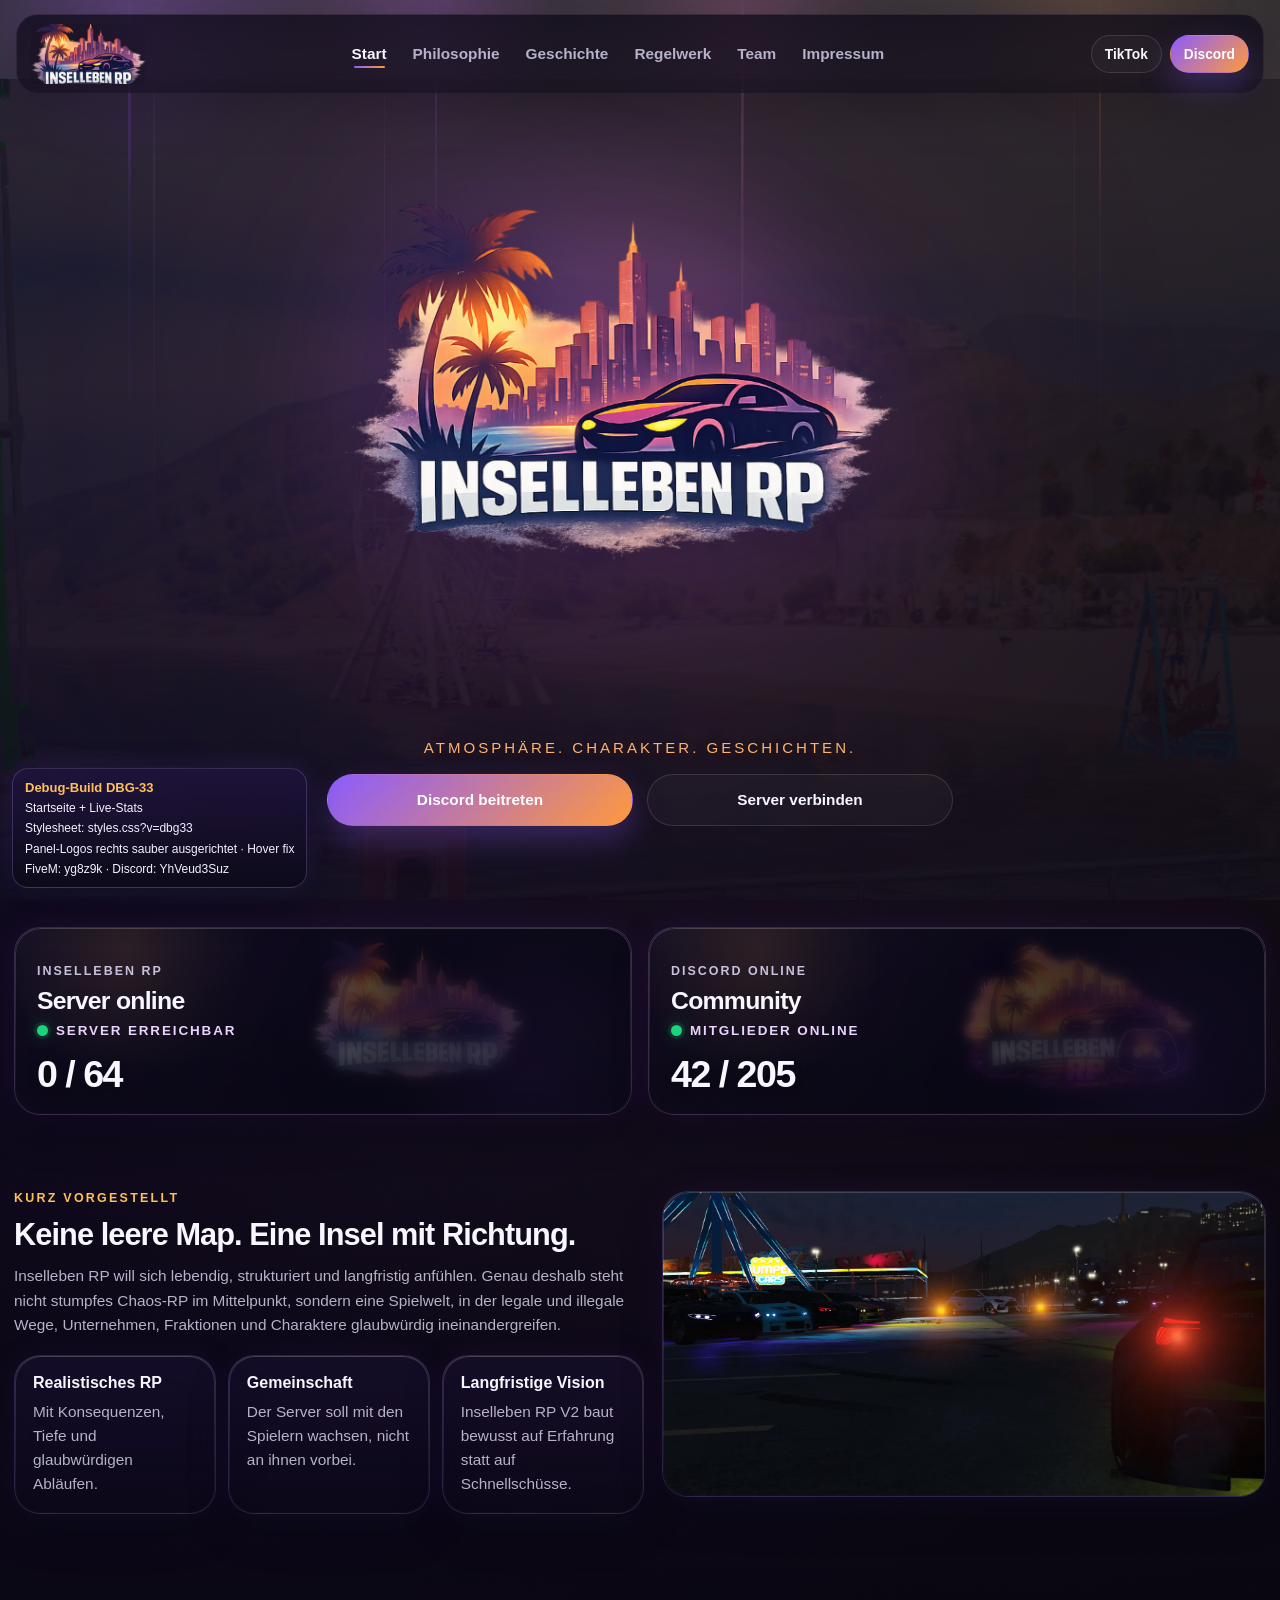
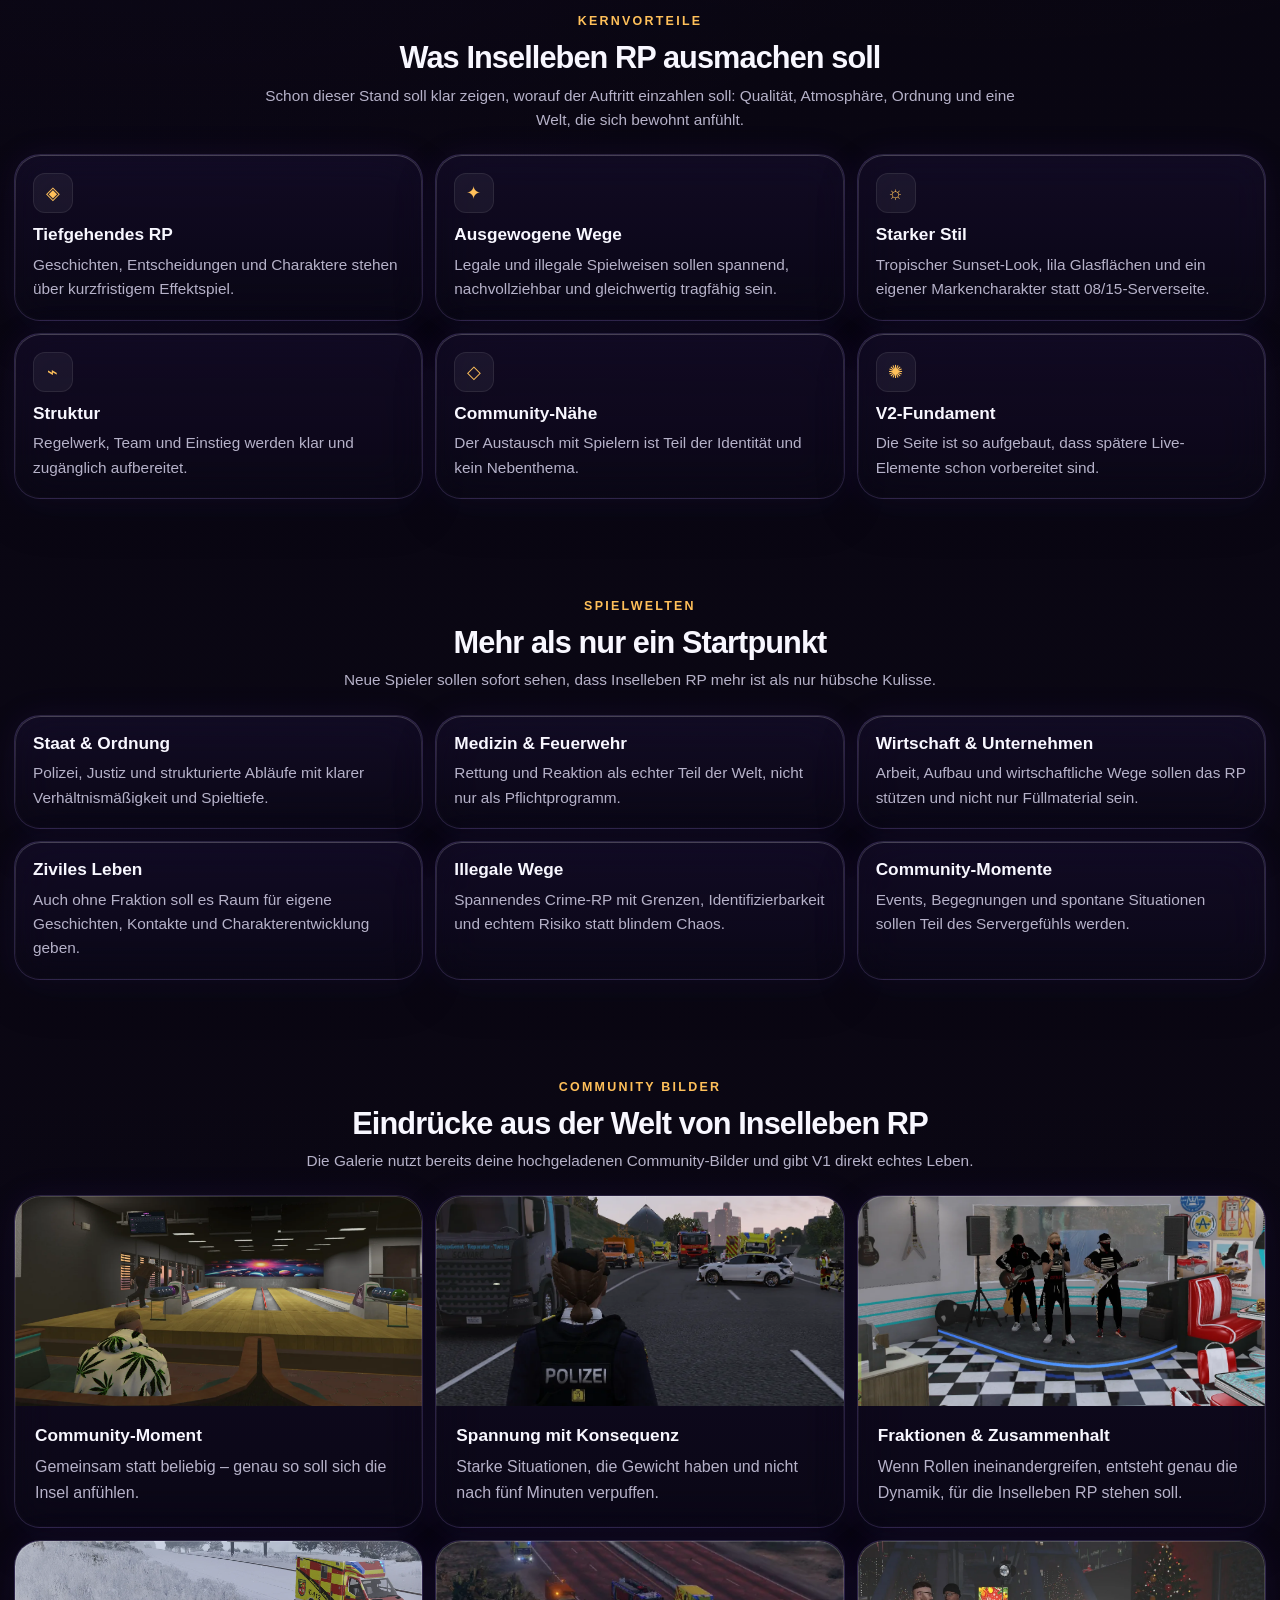
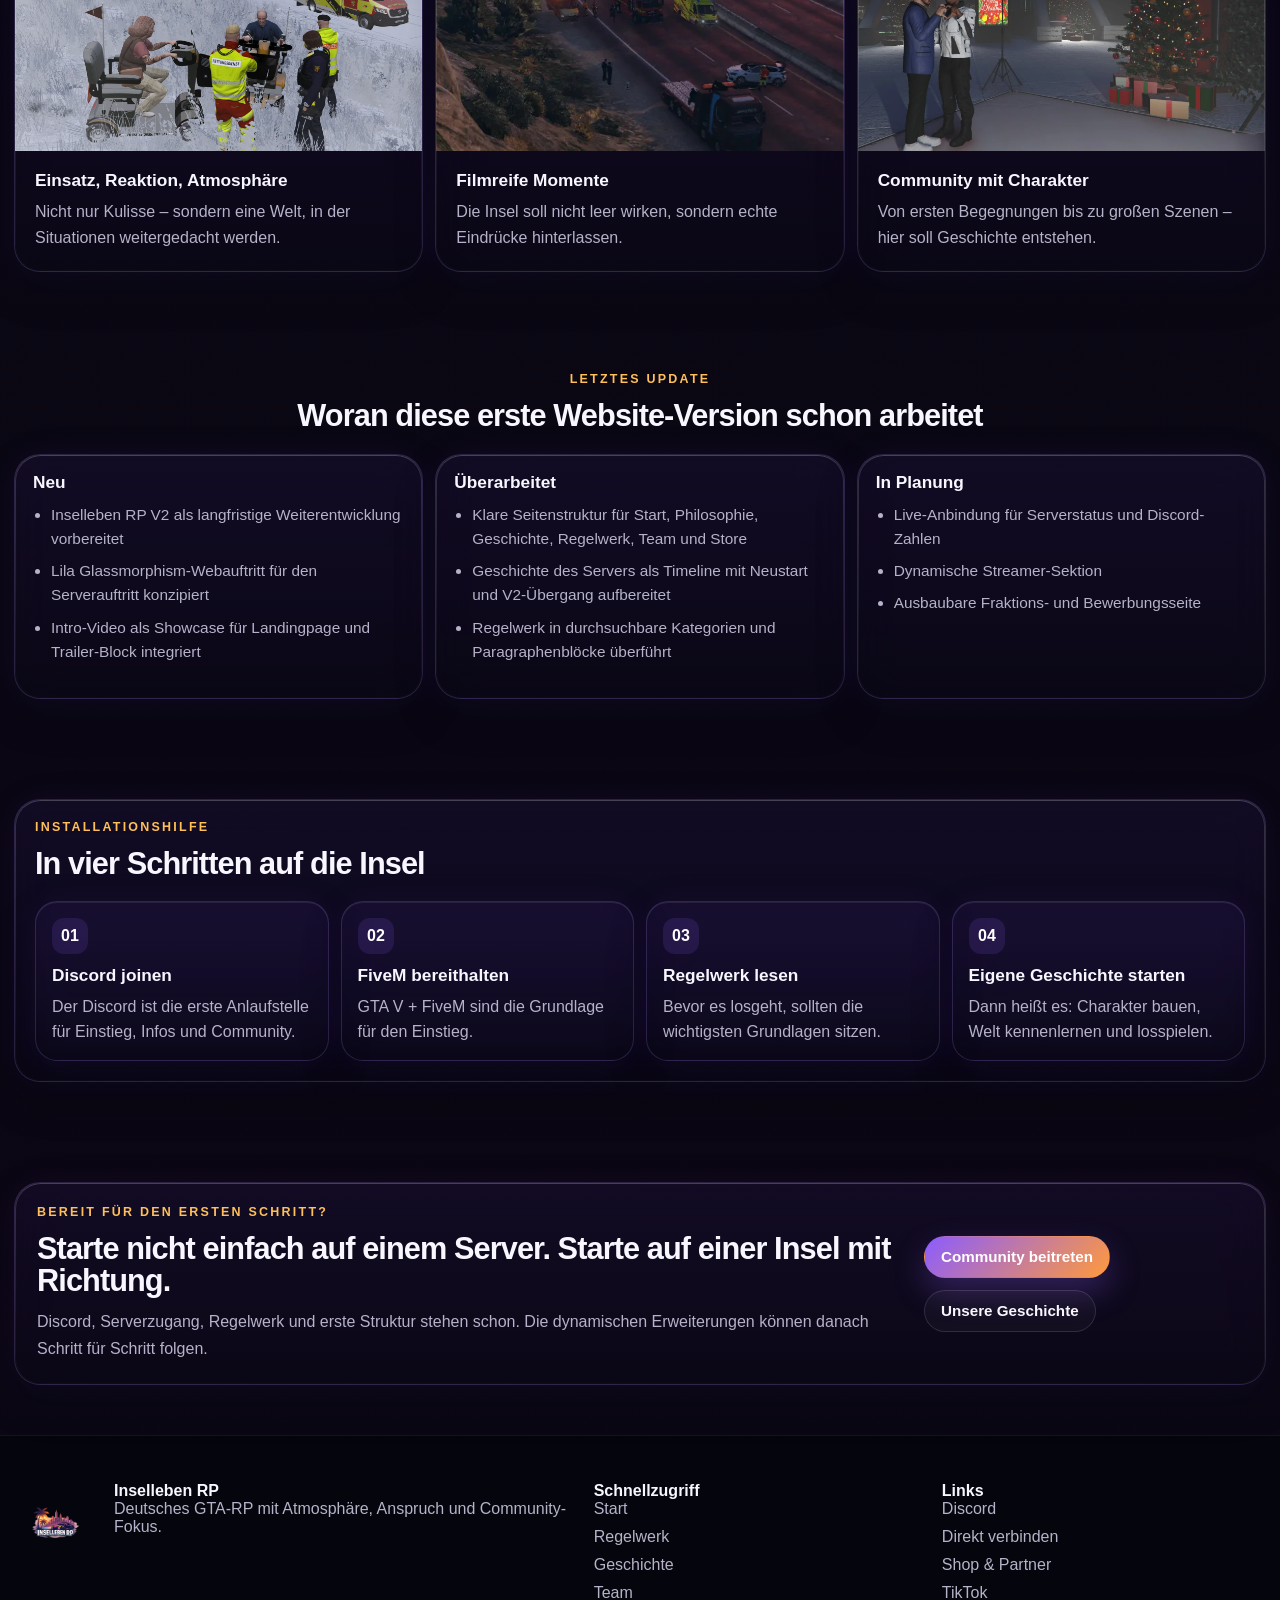
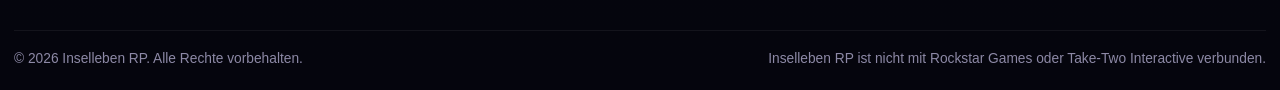
==== commit c66de637: "Add files via upload" ====
--- a/index.html
+++ b/index.html
@@ -5,7 +5,7 @@
   <meta name="viewport" content="width=device-width, initial-scale=1">
   <title>Start – Inselleben RP – Inselleben RP</title>
   <meta name="description" content="Inselleben RP – deutscher GTA-RP-FiveM-Server mit Fokus auf tiefgehendes, realistisches und gemeinschaftliches Roleplay.">
-  <link rel="stylesheet" href="assets/css/styles.css?v=dbg32">
+  <link rel="stylesheet" href="assets/css/styles.css?v=dbg33">
   
 </head>
 <body class="page-home" data-page="Start">
@@ -225,6 +225,6 @@
       </div>
     </footer>
   </div>
-  <script src="assets/js/site.js?v=dbg32"></script>
+  <script src="assets/js/site.js?v=dbg33"></script>
 </body>
 </html>
--- a/assets/css/styles.css
+++ b/assets/css/styles.css
@@ -2026,3 +2026,55 @@
     margin-top:2px !important;
   }
 }
+
+
+/* === DBG-33 PANEL LOGO POSITION FIX === */
+.dual-live-card{
+  min-height:188px;
+}
+.dual-live-bg{
+  opacity:.56;
+  transition:transform .3s ease, opacity .3s ease, filter .3s ease;
+  will-change:transform, opacity;
+}
+.dual-live-bg-server,
+.dual-live-bg-discord{
+  left:auto;
+  bottom:auto;
+  object-fit:contain;
+  transform-origin:center center;
+}
+.dual-live-bg-server{
+  width:62%;
+  right:2.5%;
+  top:50%;
+  transform:translateY(-50%);
+  opacity:.62;
+  filter:drop-shadow(0 18px 30px rgba(0,0,0,.22)) saturate(1.08) brightness(1.06);
+}
+.dual-live-bg-discord{
+  width:54%;
+  right:3.5%;
+  top:50%;
+  transform:translateY(-50%);
+  opacity:.60;
+  filter:drop-shadow(0 18px 30px rgba(0,0,0,.22)) saturate(1.08) brightness(1.04);
+}
+.dual-live-card:hover .dual-live-bg-server{
+  opacity:.88;
+  transform:translateY(-50%) scale(1.03);
+}
+.dual-live-card:hover .dual-live-bg-discord{
+  opacity:.84;
+  transform:translateY(-50%) scale(1.02);
+}
+@media (max-width: 980px){
+  .dual-live-bg-server{
+    width:58%;
+    right:2%;
+  }
+  .dual-live-bg-discord{
+    width:52%;
+    right:2%;
+  }
+}
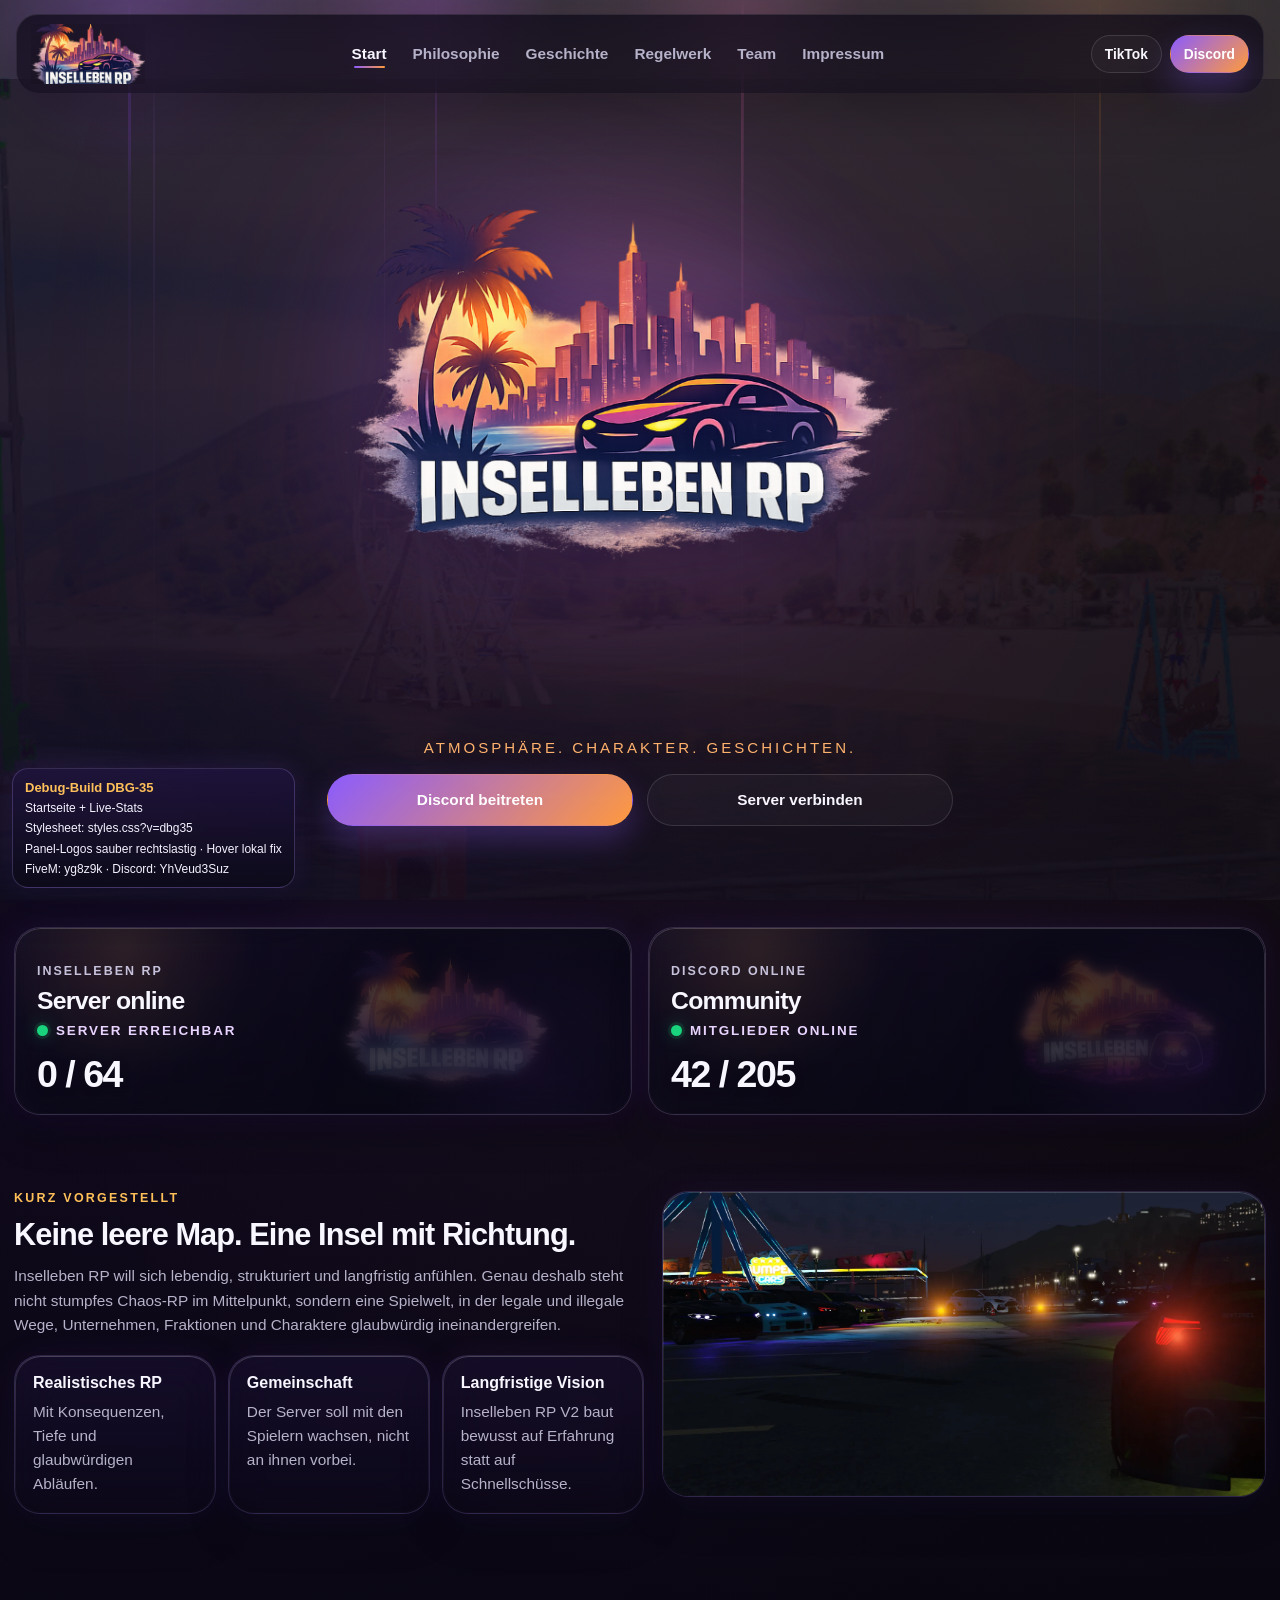
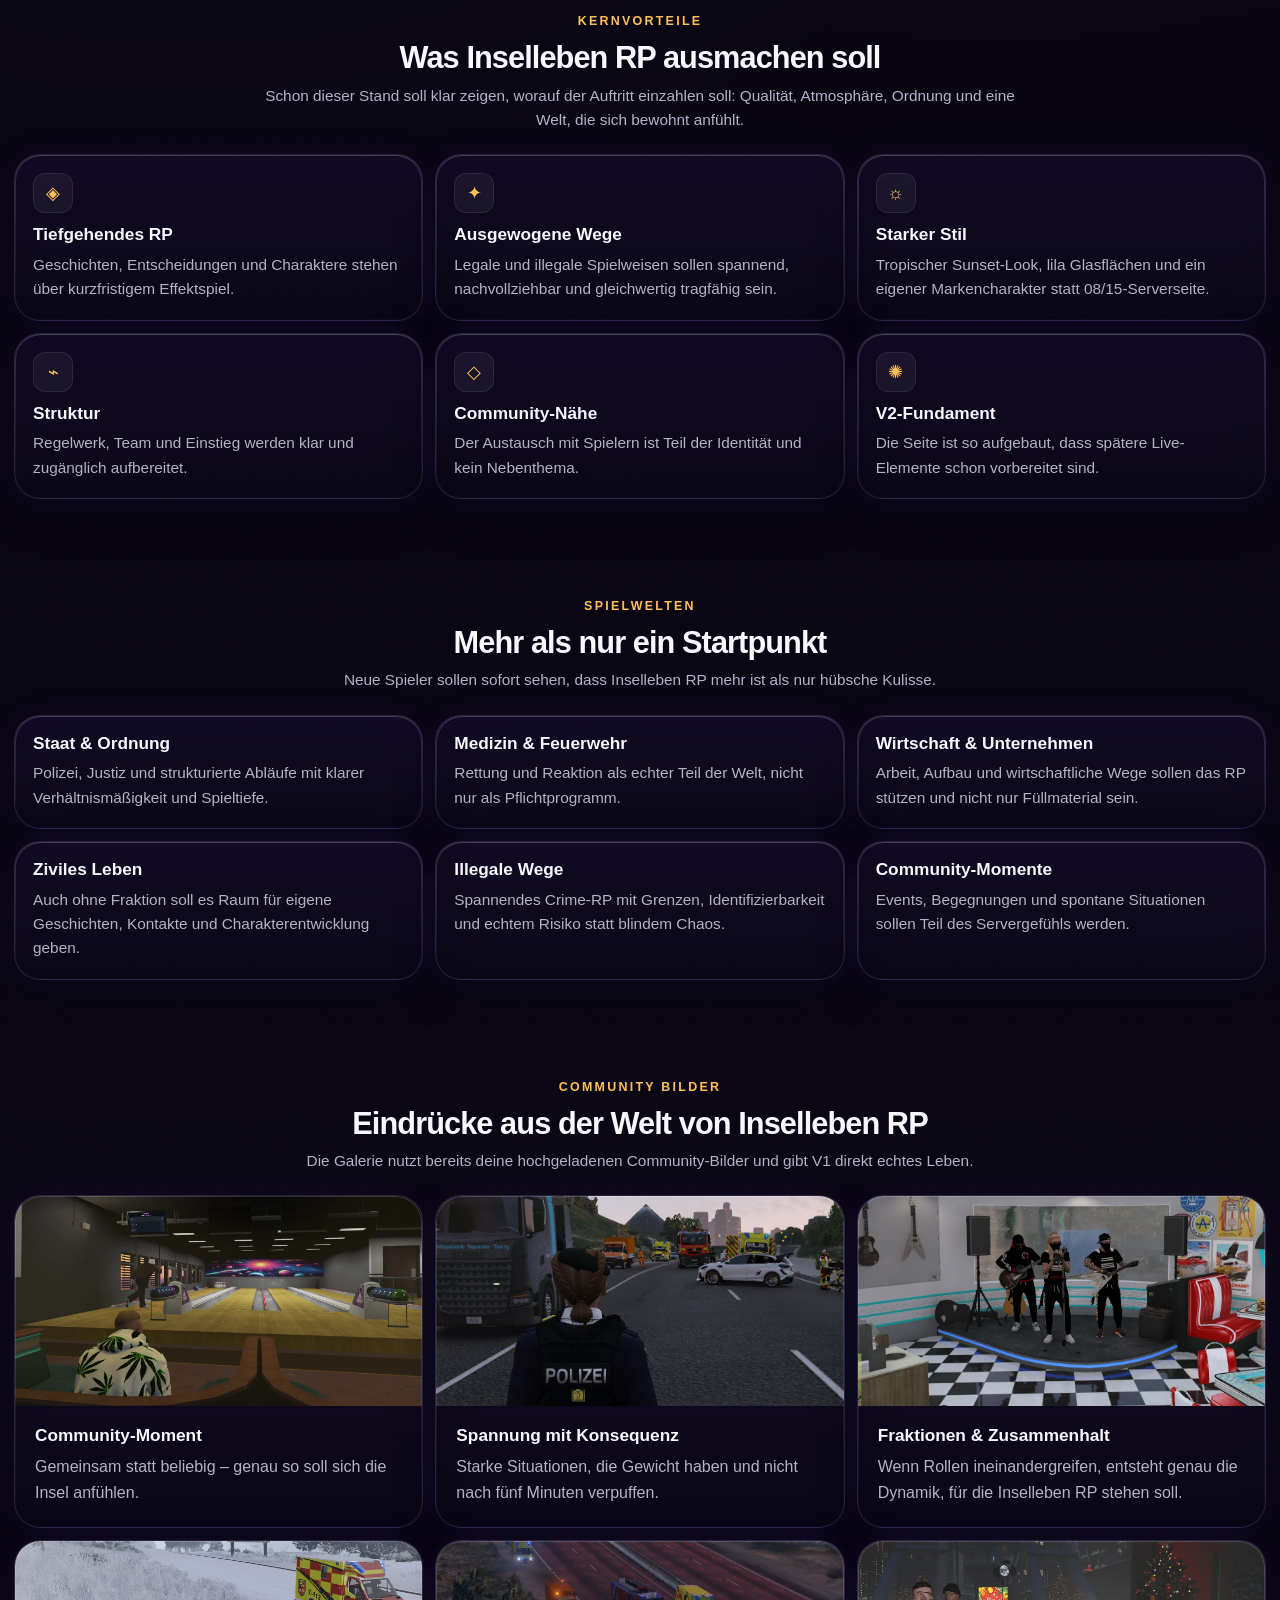
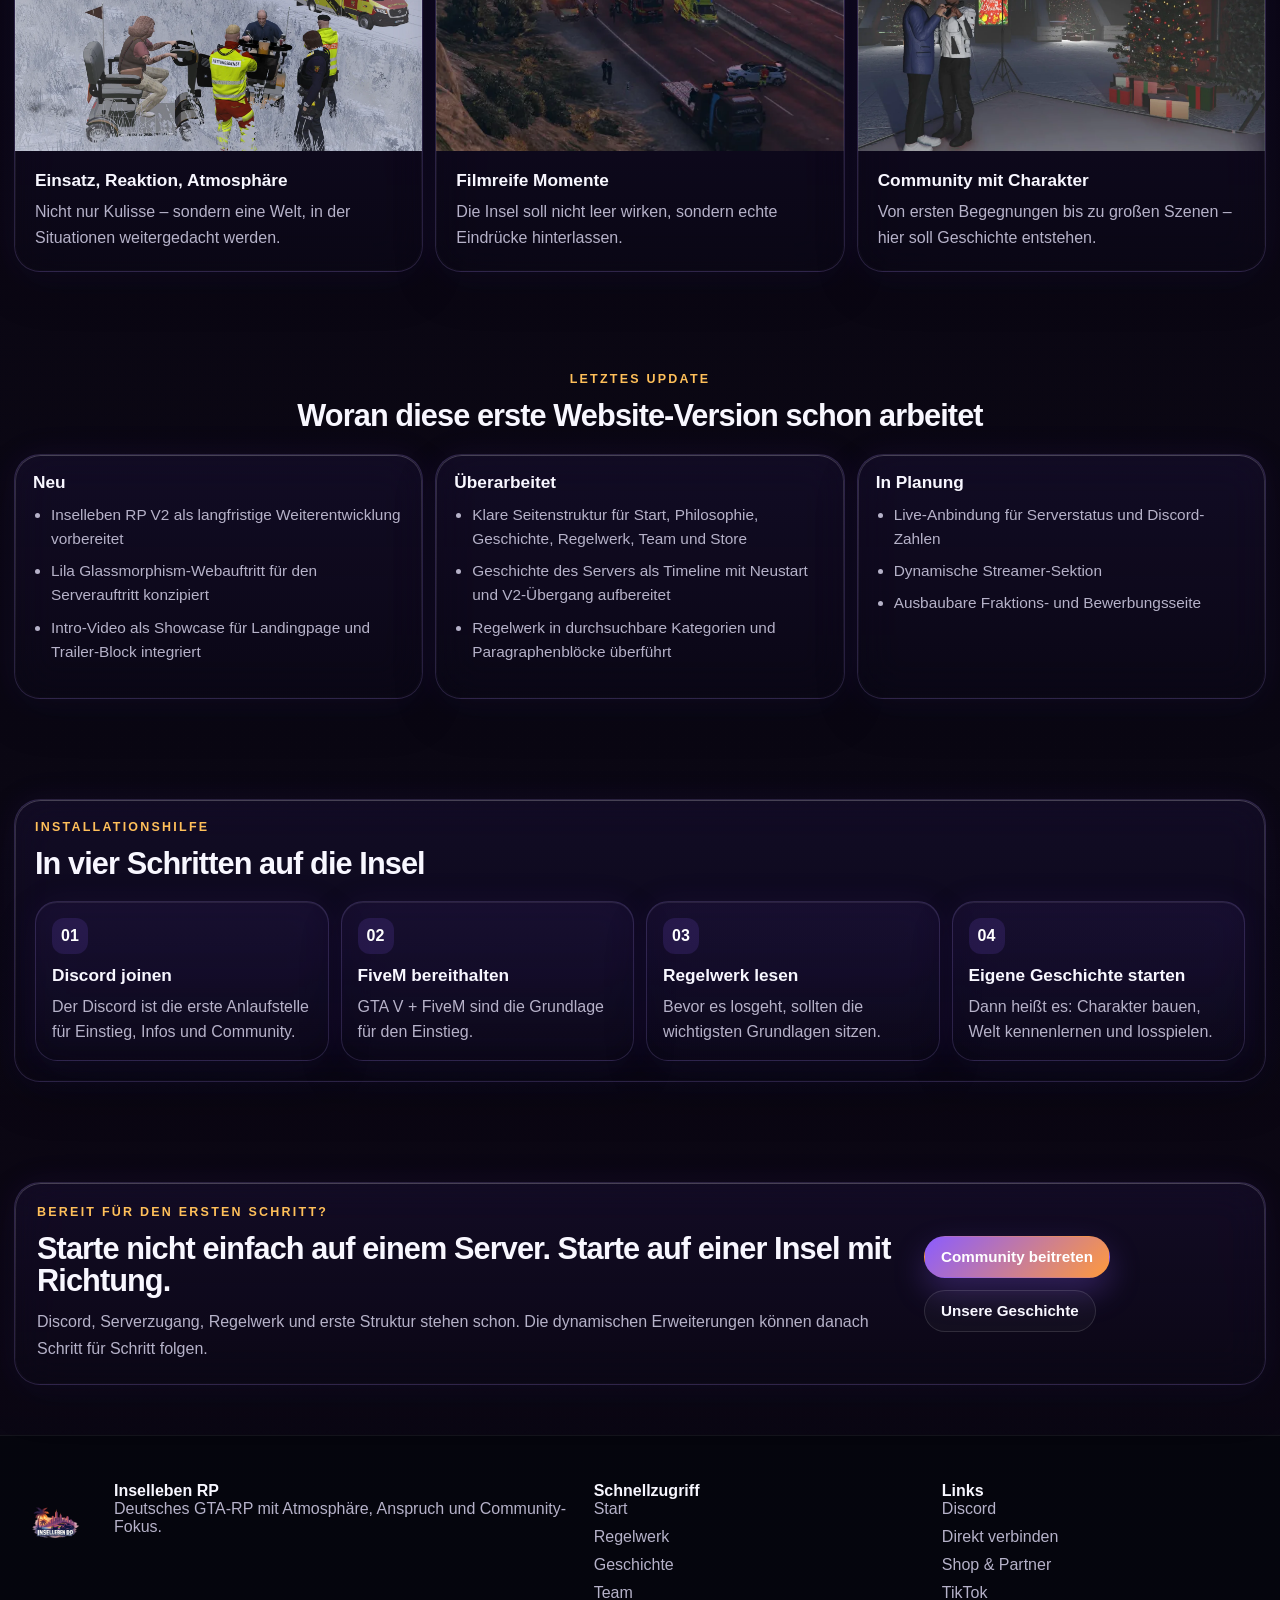
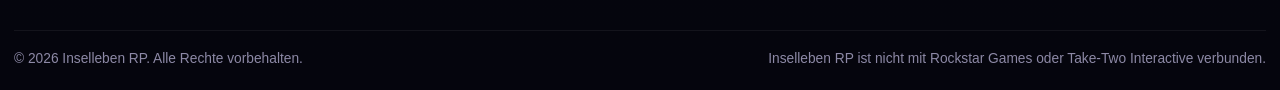
==== commit ea90b14e: "Add files via upload" ====
--- a/index.html
+++ b/index.html
@@ -5,7 +5,7 @@
   <meta name="viewport" content="width=device-width, initial-scale=1">
   <title>Start – Inselleben RP – Inselleben RP</title>
   <meta name="description" content="Inselleben RP – deutscher GTA-RP-FiveM-Server mit Fokus auf tiefgehendes, realistisches und gemeinschaftliches Roleplay.">
-  <link rel="stylesheet" href="assets/css/styles.css?v=dbg33">
+  <link rel="stylesheet" href="assets/css/styles.css?v=dbg35">
   
 </head>
 <body class="page-home" data-page="Start">
@@ -225,6 +225,6 @@
       </div>
     </footer>
   </div>
-  <script src="assets/js/site.js?v=dbg33"></script>
+  <script src="assets/js/site.js?v=dbg35"></script>
 </body>
 </html>
--- a/assets/css/styles.css
+++ b/assets/css/styles.css
@@ -2028,13 +2028,13 @@
 }
 
 
-/* === DBG-33 PANEL LOGO POSITION FIX === */
+/* === DBG-35 PANEL LOGO POSITION + HOVER FIX === */
 .dual-live-card{
   min-height:188px;
 }
 .dual-live-bg{
-  opacity:.56;
-  transition:transform .3s ease, opacity .3s ease, filter .3s ease;
+  opacity:.58;
+  transition:transform .28s ease, opacity .28s ease, filter .28s ease;
   will-change:transform, opacity;
 }
 .dual-live-bg-server,
@@ -2045,36 +2045,38 @@
   transform-origin:center center;
 }
 .dual-live-bg-server{
-  width:62%;
-  right:2.5%;
-  top:50%;
-  transform:translateY(-50%);
-  opacity:.62;
+  width:60%;
+  right:-1%;
+  top:54%;
+  transform:translate3d(0,-50%,0);
+  opacity:.66;
   filter:drop-shadow(0 18px 30px rgba(0,0,0,.22)) saturate(1.08) brightness(1.06);
 }
 .dual-live-bg-discord{
-  width:54%;
-  right:3.5%;
-  top:50%;
-  transform:translateY(-50%);
+  width:46%;
+  right:1%;
+  top:52%;
+  transform:translate3d(0,-50%,0);
   opacity:.60;
   filter:drop-shadow(0 18px 30px rgba(0,0,0,.22)) saturate(1.08) brightness(1.04);
 }
 .dual-live-card:hover .dual-live-bg-server{
-  opacity:.88;
-  transform:translateY(-50%) scale(1.03);
+  opacity:.90;
+  transform:translate3d(0,-50%,0) scale(1.03);
 }
 .dual-live-card:hover .dual-live-bg-discord{
-  opacity:.84;
-  transform:translateY(-50%) scale(1.02);
+  opacity:.86;
+  transform:translate3d(0,-50%,0) scale(1.02);
 }
 @media (max-width: 980px){
   .dual-live-bg-server{
-    width:58%;
-    right:2%;
+    width:56%;
+    right:0;
+    top:53%;
   }
   .dual-live-bg-discord{
-    width:52%;
-    right:2%;
-  }
-}
+    width:48%;
+    right:1%;
+    top:51%;
+  }
+}
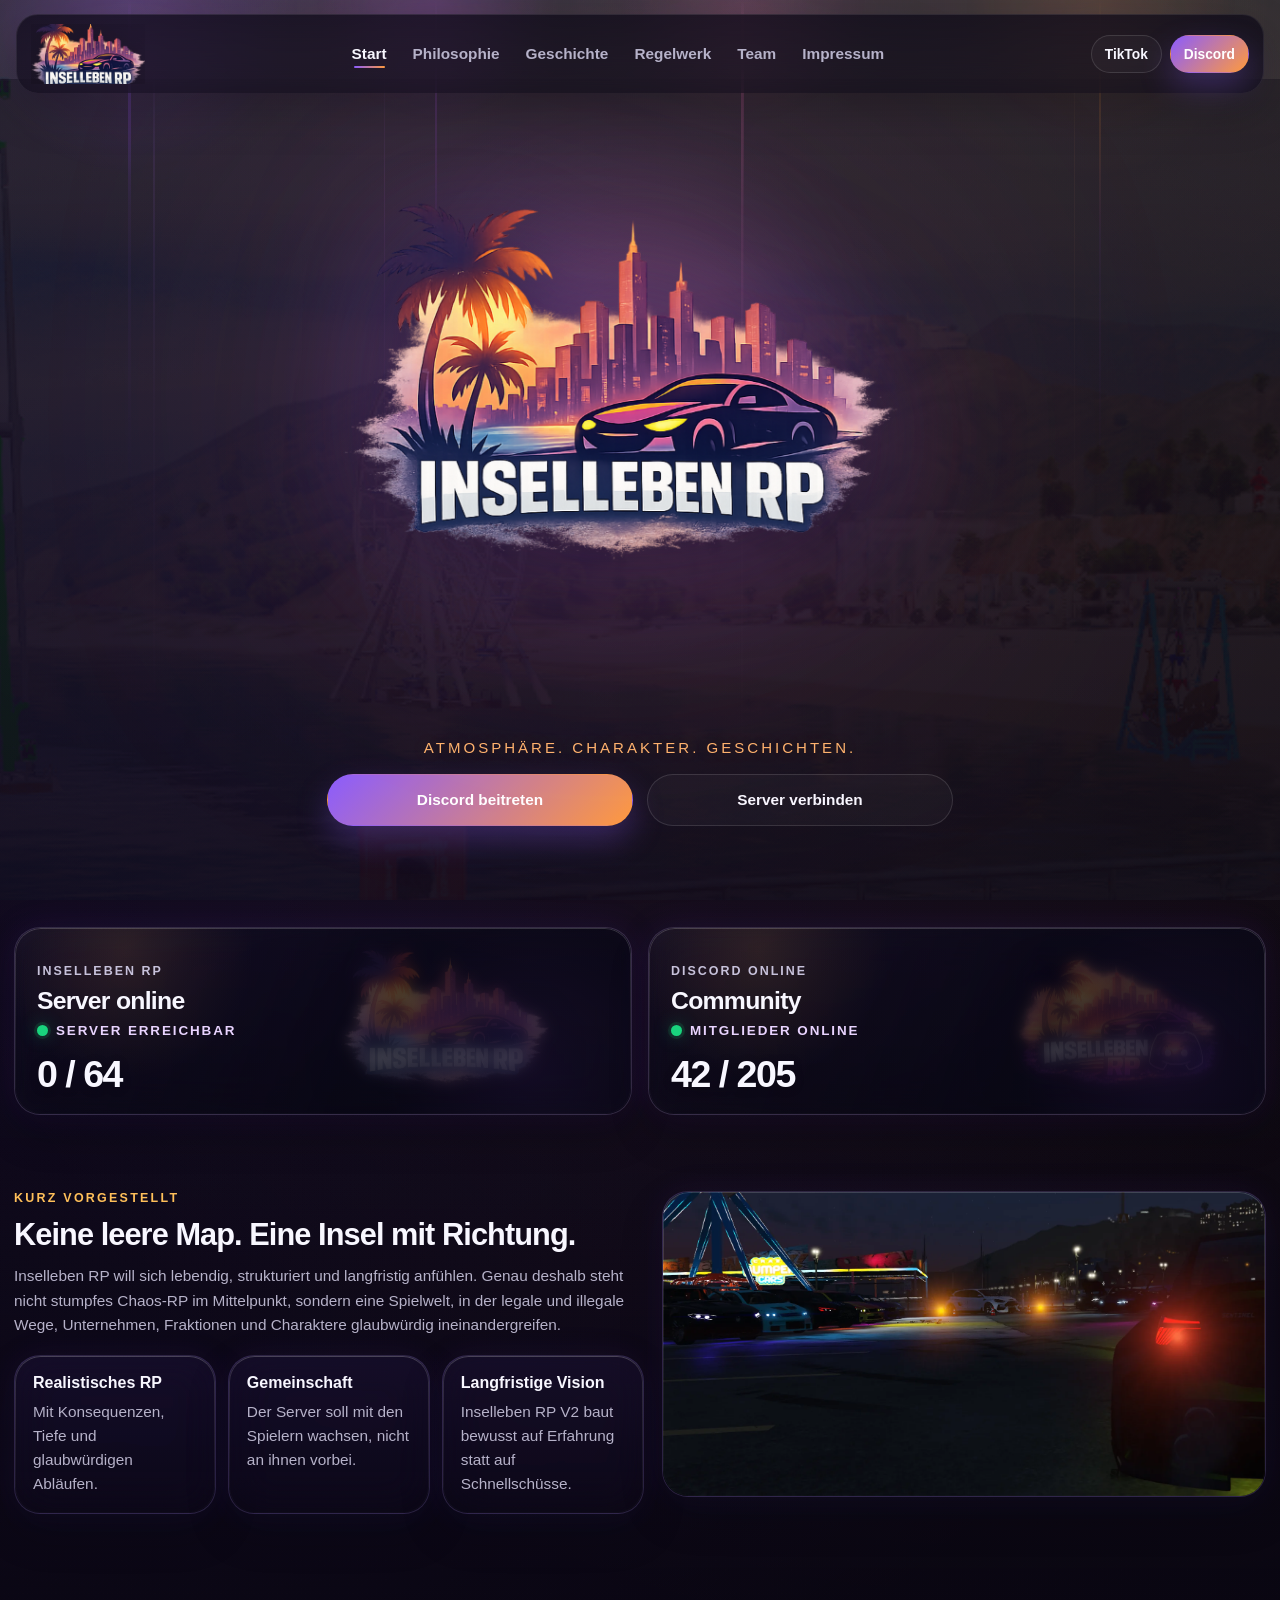
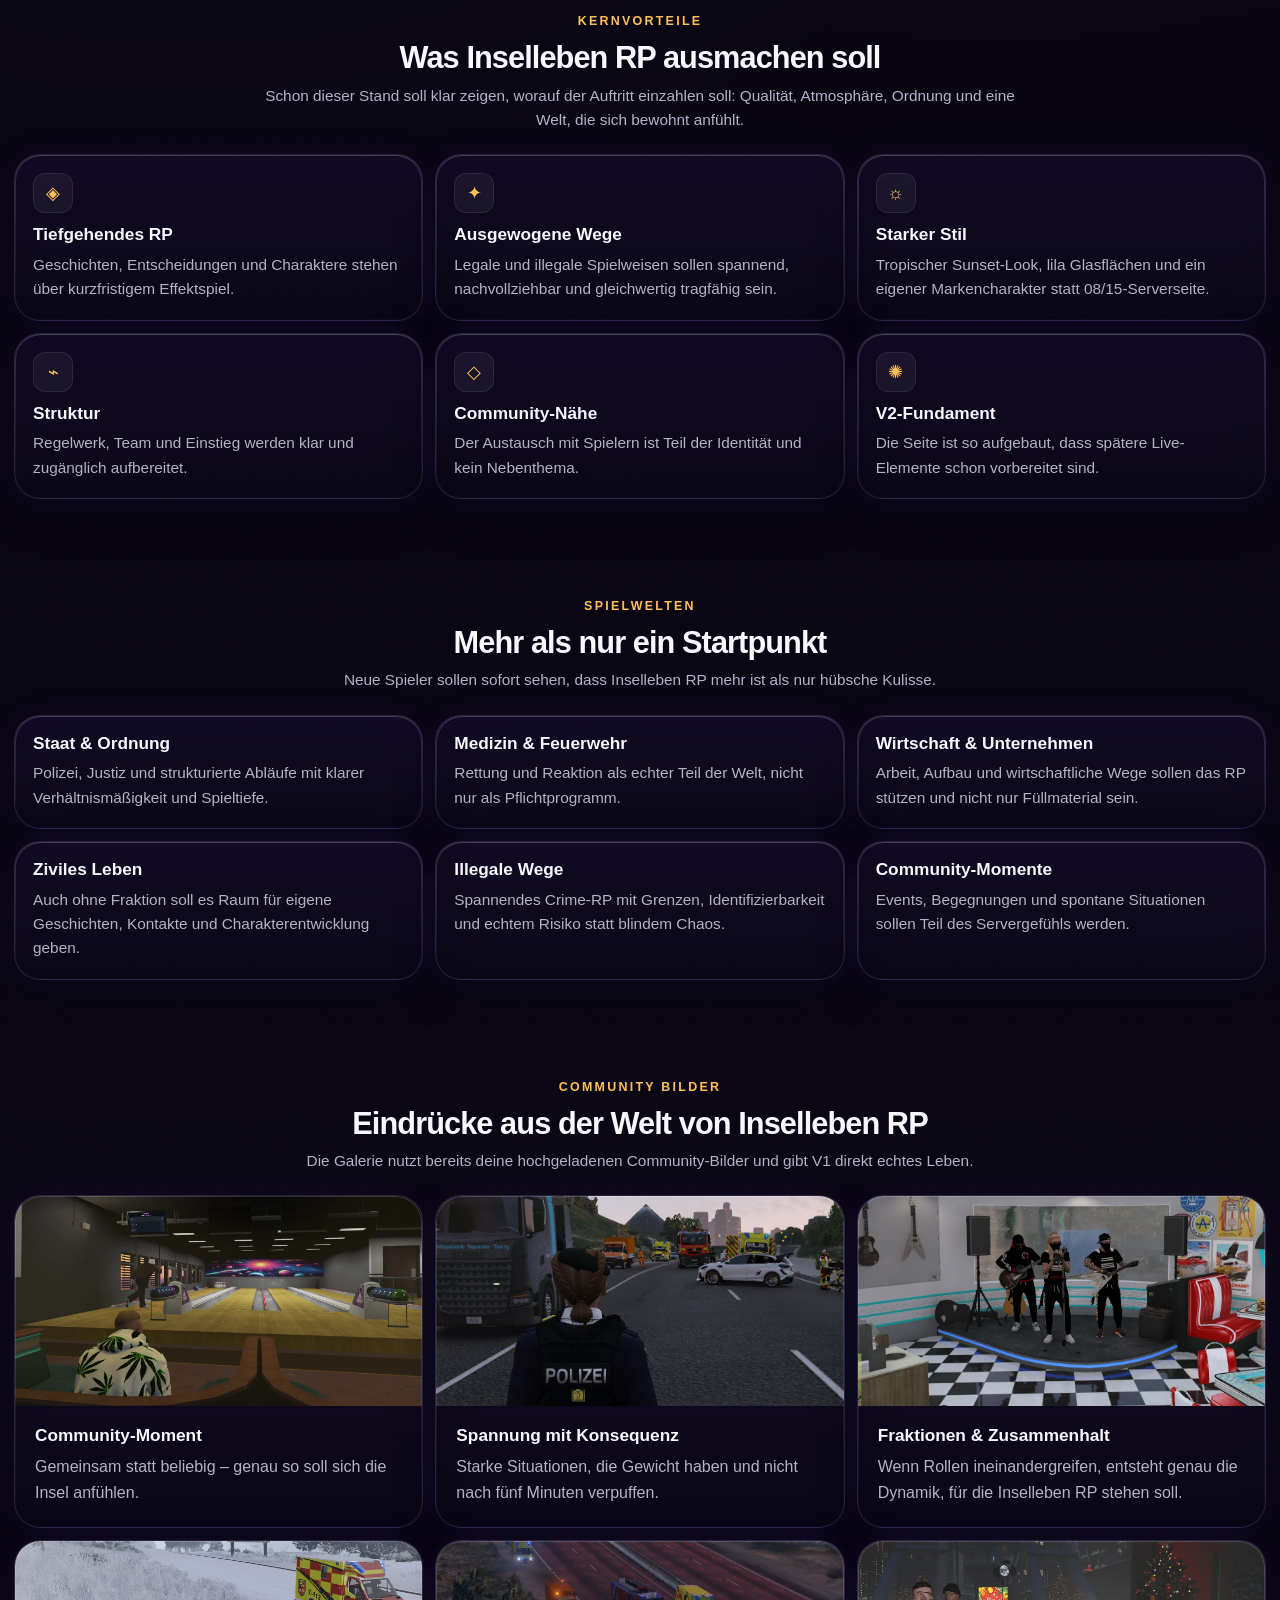
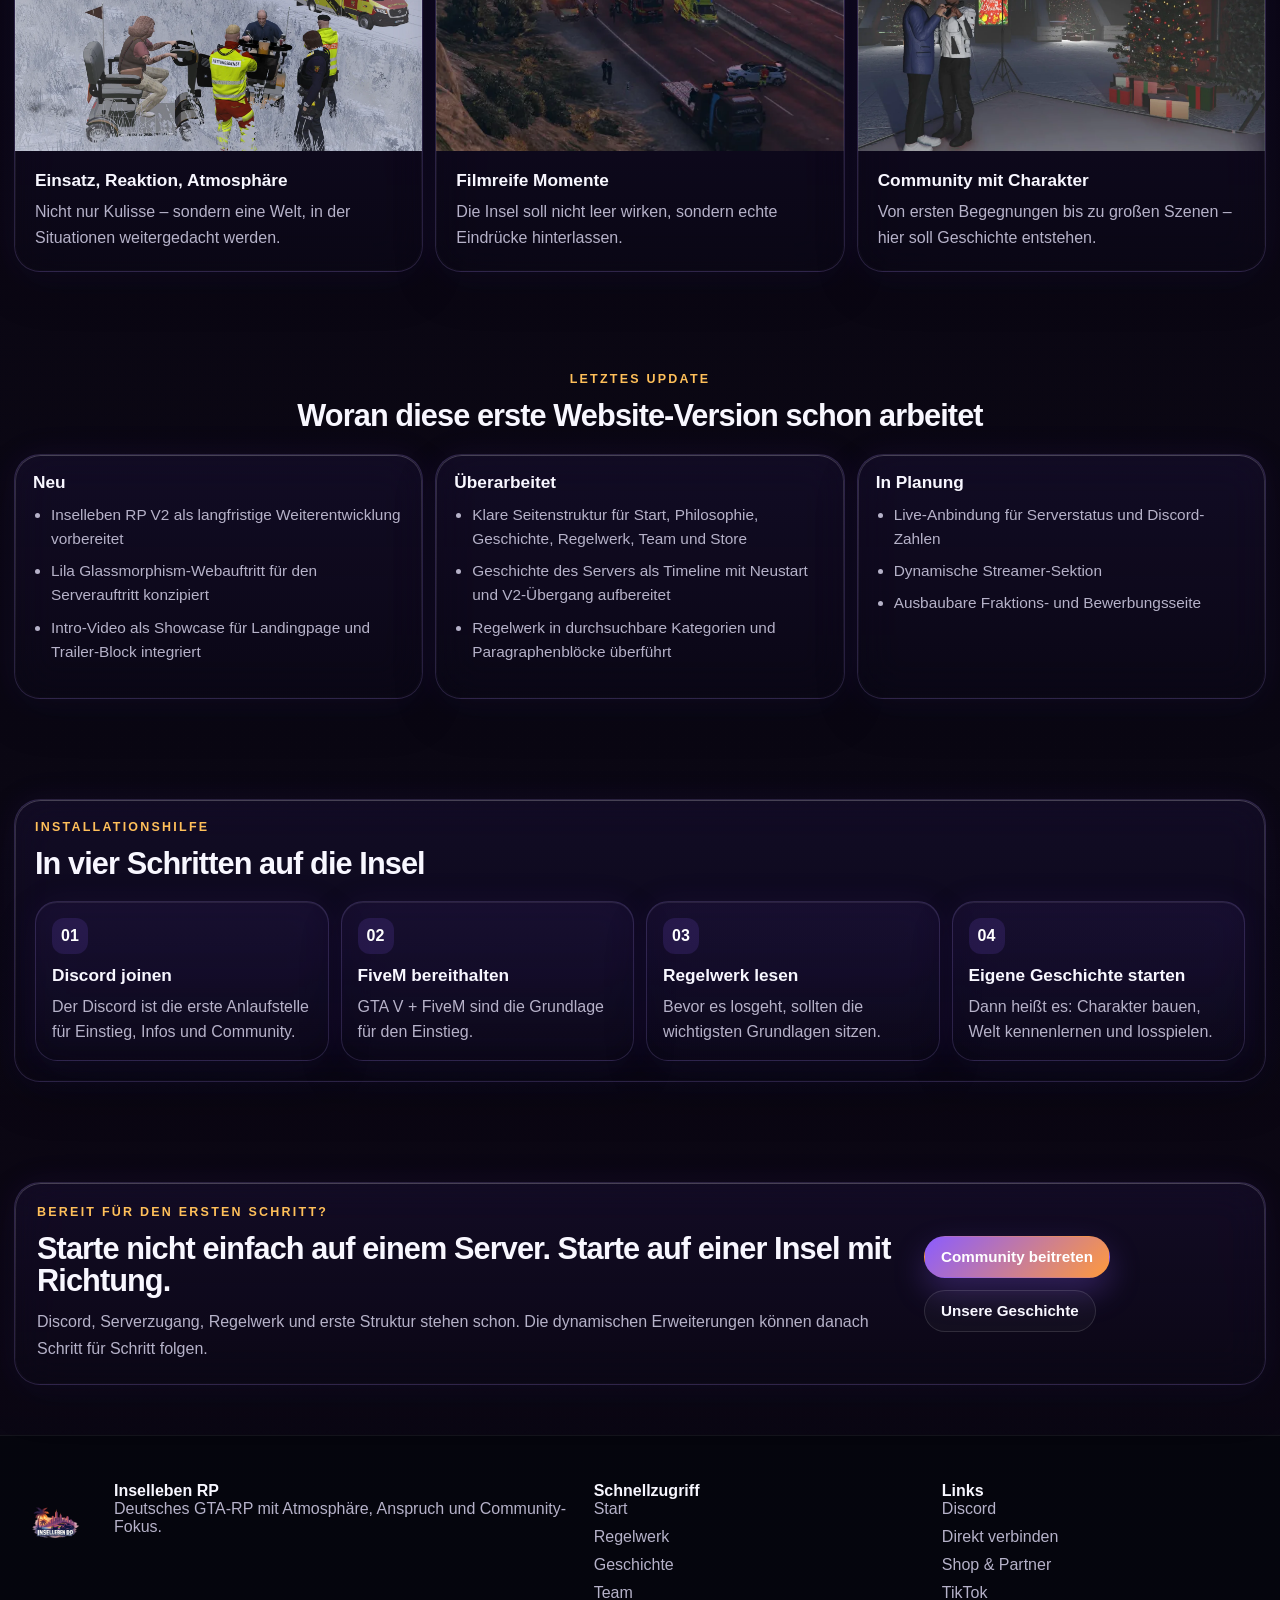
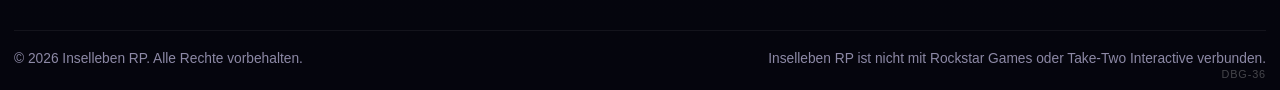
==== commit 3c0e7ad2: "Add files via upload" ====
--- a/index.html
+++ b/index.html
@@ -5,7 +5,7 @@
   <meta name="viewport" content="width=device-width, initial-scale=1">
   <title>Start – Inselleben RP – Inselleben RP</title>
   <meta name="description" content="Inselleben RP – deutscher GTA-RP-FiveM-Server mit Fokus auf tiefgehendes, realistisches und gemeinschaftliches Roleplay.">
-  <link rel="stylesheet" href="assets/css/styles.css?v=dbg35">
+  <link rel="stylesheet" href="assets/css/styles.css?v=dbg36">
   
 </head>
 <body class="page-home" data-page="Start">
@@ -225,6 +225,6 @@
       </div>
     </footer>
   </div>
-  <script src="assets/js/site.js?v=dbg35"></script>
+  <script src="assets/js/site.js?v=dbg36"></script>
 </body>
 </html>
--- a/assets/css/styles.css
+++ b/assets/css/styles.css
@@ -2080,3 +2080,24 @@
     top:51%;
   }
 }
+
+
+.debug-badge{
+  display:none !important;
+}
+
+.footer-bottom{
+  position:relative;
+}
+
+.footer-version{
+  position:absolute;
+  right:0;
+  bottom:-14px;
+  font-size:.68rem;
+  letter-spacing:.08em;
+  opacity:.46;
+  color:rgba(255,255,255,.56);
+  pointer-events:none;
+  user-select:none;
+}
